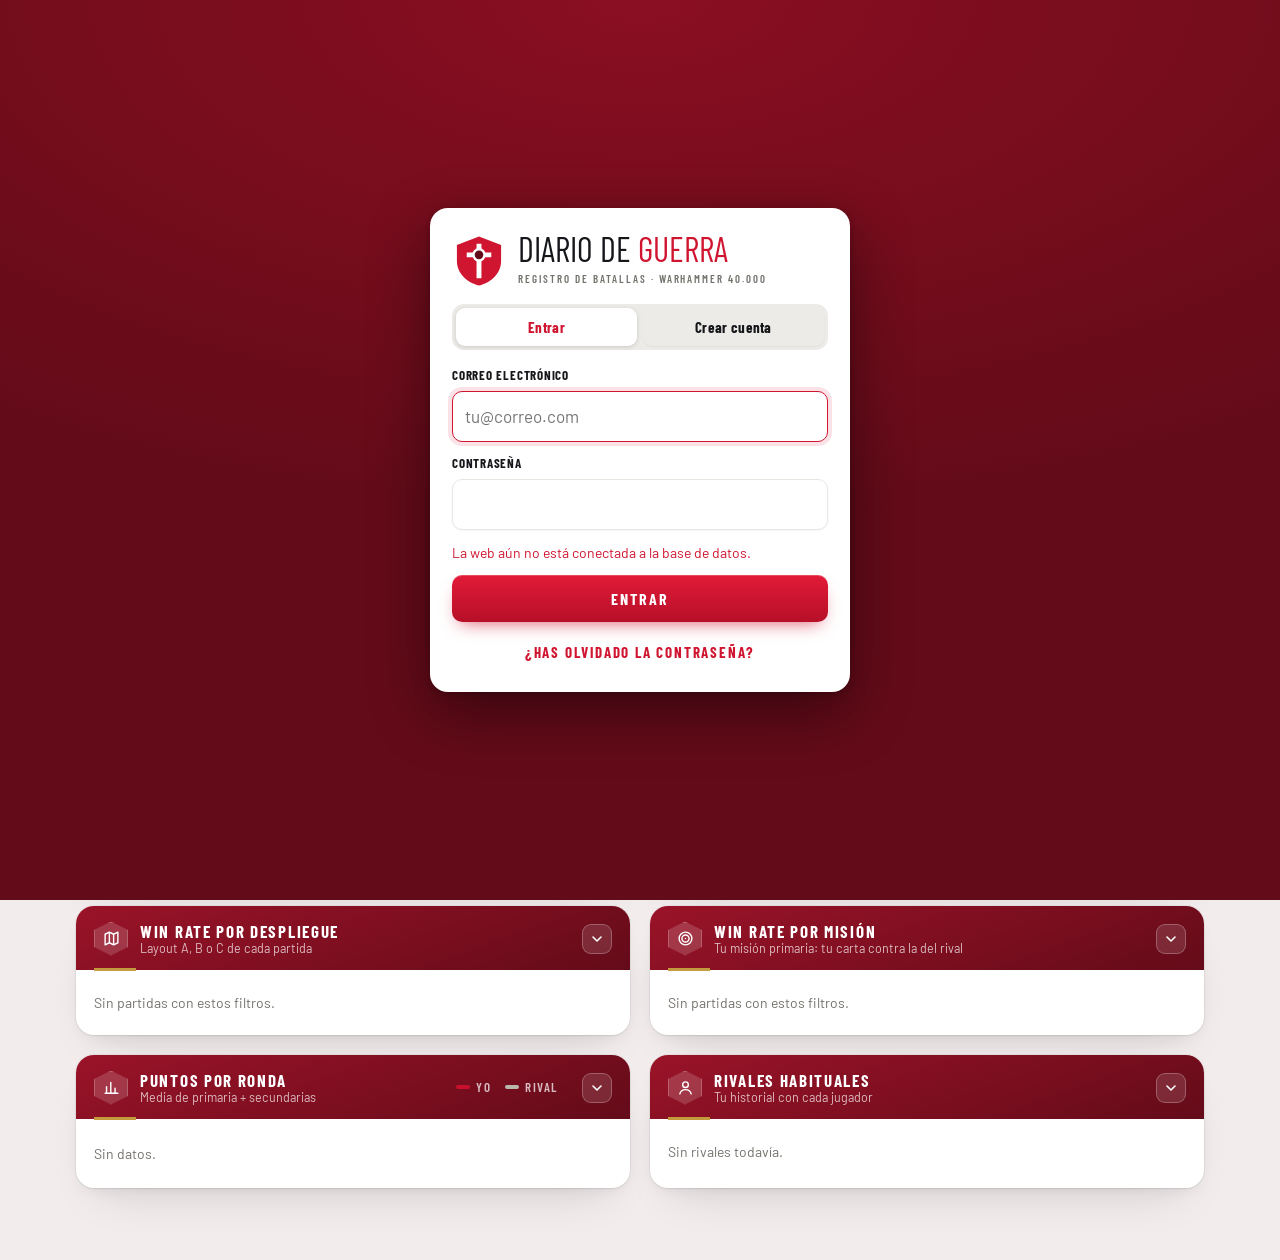
==== index.html @ 0d7d3ea3 "Primera versión de la web propia: login con Supabase y lector gratuito de capturas Co-Authored-By: C" ====
<!doctype html>
<html lang="es">
<head>
<meta charset="utf-8">
<meta name="viewport" content="width=device-width,initial-scale=1,viewport-fit=cover">
<meta name="theme-color" content="#141414">
<title>Diario de Guerra 40k</title>
<link rel="icon" href="img/icono.svg" type="image/svg+xml">
<link rel="preconnect" href="https://fonts.googleapis.com">
<link rel="stylesheet" href="https://fonts.googleapis.com/css2?family=Barlow+Condensed:wght@500;600;700&family=Barlow:wght@400;500;600&display=swap">
<style>
/* Layout: a printed codex datasheet. White stock, black ink bands with angled ends, rubric red for you,
   hazard yellow for notices. Main column of datasheets + a narrow side column. Deliberately light only. */
:root{
  --paper:#f2f1ec; --sheet:#ffffff; --band:#141414; --ink:#141414; --grey:#e7e6e1; --rule:#c9c7bf;
  --muted:#5e5c56; --red:#b5141f; --red-soft:#f6dcdc; --hazard:#f3b80c;
  --win:#141414; --loss:#b5141f; --draw:#9a978d; --me:#b5141f; --opp:#6d6b65;
  --f-display:"Anton","Impact","Arial Narrow Bold",sans-serif;
  --f-label:"Archivo Narrow","Arial Narrow",Arial,sans-serif;
  --f-body:"Libre Franklin",system-ui,-apple-system,"Segoe UI",sans-serif;
  color-scheme:light;
}
*{box-sizing:border-box}
body{background:var(--paper);color:var(--ink);font-family:var(--f-body);font-size:15px;line-height:1.5}
body::before{content:"";position:fixed;inset:0 0 auto;height:env(safe-area-inset-top,0px);z-index:10;background:var(--band)}
.wrap{max-width:1160px;margin:0 auto;padding-left:max(16px,env(safe-area-inset-left,0px));padding-right:max(16px,env(safe-area-inset-right,0px))}
.num{font-variant-numeric:tabular-nums}
.muted{color:var(--muted)}
p{margin:0}

/* masthead */
header.bar{background:var(--band);color:#fff;border-bottom:6px solid var(--red)}
header.bar .wrap{display:flex;align-items:flex-end;justify-content:space-between;gap:12px 24px;flex-wrap:wrap;padding-block:18px 0}
.brand{display:flex;align-items:center;gap:14px;padding-bottom:14px}
.brand .t{font-family:var(--f-display);font-size:44px;line-height:.9;text-transform:uppercase;letter-spacing:.01em}
.brand .t em{font-style:normal;color:var(--red);-webkit-text-stroke:0}
.brand small{display:block;font-family:var(--f-label);font-weight:600;font-size:12px;letter-spacing:.22em;text-transform:uppercase;color:#bdbab1;margin-top:6px}
nav.tabs{display:flex;gap:4px;flex-wrap:wrap}
nav.tabs a{font-family:var(--f-label);font-weight:700;font-size:14px;letter-spacing:.12em;text-transform:uppercase;color:#d8d5cc;text-decoration:none;padding:9px 16px 8px;background:#2a2a2a;clip-path:polygon(10px 0,100% 0,100% 100%,0 100%,0 10px)}
nav.tabs a:hover{background:#3a3a3a;color:#fff}
nav.tabs a[aria-current="page"]{background:var(--red);color:#fff}
a:focus-visible,button:focus-visible,input:focus-visible,select:focus-visible,textarea:focus-visible{outline:3px solid var(--hazard);outline-offset:2px}

main{padding-block:22px 64px;display:flex;flex-direction:column;gap:22px}
h1,h2,h3{margin:0;text-wrap:balance;font-weight:400}
h1{font-family:var(--f-display);font-size:38px;line-height:1;text-transform:uppercase}
h2{font-family:var(--f-display);font-size:19px;letter-spacing:.04em;text-transform:uppercase}
h3{font-family:var(--f-label);font-weight:700;font-size:13px;letter-spacing:.14em;text-transform:uppercase;color:var(--muted)}

/* notices */
.notice{display:flex;gap:12px;align-items:center;flex-wrap:wrap;padding:10px 14px;background:var(--sheet);border:1px solid var(--rule);font-size:14px}
.notice.example{border:0;padding-left:28px;position:relative;background:#fff6d6}
.notice.example::before{content:"";position:absolute;left:0;top:0;bottom:0;width:14px;background:repeating-linear-gradient(-45deg,var(--hazard) 0 6px,var(--band) 6px 12px)}
.notice .grow{flex:1;min-width:200px}
.pill{font-family:var(--f-label);font-weight:700;font-size:12px;letter-spacing:.12em;text-transform:uppercase;padding:2px 8px;background:var(--band);color:#fff}
.pill.warn{background:var(--hazard);color:var(--ink)}

/* controls */
button,.btn{font-family:var(--f-label);font-weight:700;font-size:14px;letter-spacing:.1em;text-transform:uppercase;cursor:pointer;border-radius:0;padding:9px 16px;border:2px solid var(--ink);background:var(--sheet);color:var(--ink)}
button:hover{background:var(--grey)}
button.primary{background:var(--red);border-color:var(--red);color:#fff;clip-path:polygon(0 0,calc(100% - 10px) 0,100% 10px,100% 100%,0 100%)}
button.primary:hover{background:#951019}
button.ghost{border-color:transparent;background:transparent;color:var(--red)}
button.ghost:hover{text-decoration:underline;background:transparent}
button.danger{border-color:var(--red);color:var(--red)}
button:disabled{opacity:.5;cursor:default}
.filters{display:flex;gap:10px;flex-wrap:wrap;align-items:end}
.field{display:flex;flex-direction:column;gap:3px;min-width:0}
.field label{font-family:var(--f-label);font-weight:700;font-size:12px;letter-spacing:.12em;text-transform:uppercase;color:var(--muted)}
input,select,textarea{font:inherit;color:var(--ink);background:var(--sheet);border:0;border-bottom:2px solid var(--ink);border-radius:0;padding:7px 8px;min-width:0;width:100%}
select{border:2px solid var(--ink)}
textarea{min-height:72px;resize:vertical;border:2px solid var(--ink)}
.filters .field{width:190px}
@media (max-width:520px){.filters .field{width:calc(50% - 5px)}}

/* stat line, like a unit profile */
.statline{display:grid;grid-template-columns:repeat(6,minmax(0,1fr));border:2px solid var(--ink);background:var(--sheet)}
.stat{display:flex;flex-direction:column;align-items:center;text-align:center;border-right:1px solid var(--rule);min-width:0}
.stat:last-child{border-right:0}
.stat .label{width:100%;background:var(--band);color:#fff;font-family:var(--f-label);font-weight:700;font-size:12px;letter-spacing:.12em;text-transform:uppercase;padding:4px 6px}
.stat .value{font-family:var(--f-display);font-size:42px;line-height:1;padding:14px 6px 2px}
.stat .value small{font-size:20px;color:var(--muted)}
.stat .sub{font-size:12px;color:var(--muted);padding:0 6px 12px}
.stat.key .label{background:var(--red)} .stat.key .value{color:var(--red)}
@media (max-width:760px){.statline{grid-template-columns:repeat(3,minmax(0,1fr))}.stat:nth-child(3){border-right:0}.stat:nth-child(-n+3){border-bottom:1px solid var(--rule)}}
@media (max-width:420px){.stat .value{font-size:34px}}
.seals{display:flex;gap:3px;flex-wrap:wrap;justify-content:center;padding:0 6px 12px}

/* datasheets */
.cols{display:grid;grid-template-columns:minmax(0,1.65fr) minmax(0,1fr);gap:22px;align-items:start}
.col{display:flex;flex-direction:column;gap:22px;min-width:0}
@media (max-width:860px){.cols{grid-template-columns:minmax(0,1fr)}}
.panel{background:var(--sheet);border:2px solid var(--ink);display:flex;flex-direction:column;min-width:0}
.panel > header{display:flex;justify-content:space-between;align-items:center;gap:8px 12px;flex-wrap:wrap;background:var(--band);color:#fff;padding:7px 14px;margin-right:-2px;clip-path:polygon(0 0,calc(100% - 18px) 0,100% 100%,0 100%)}
.panel > header .muted{color:#bdbab1}
.panel > header h1{font-size:28px}
.panel > :not(header){margin:14px 16px}
.panel > .scroll{margin:6px 0 10px}
.panel .note{font-size:13px;color:var(--muted);margin-bottom:0}
.empty{color:var(--muted);font-size:14px;padding:8px 0}

table{border-collapse:collapse;width:100%;font-size:14px}
th{font-family:var(--f-label);font-weight:700;font-size:12px;letter-spacing:.1em;text-transform:uppercase;color:var(--muted);text-align:left;padding:6px 10px;border-bottom:2px solid var(--ink);white-space:nowrap}
td{padding:7px 10px;border-bottom:1px solid var(--grey);vertical-align:middle}
tbody tr:nth-child(even) td{background:#f7f6f2}
td.n,th.n{text-align:right;font-variant-numeric:tabular-nums;white-space:nowrap}
td.big{font-family:var(--f-display);font-size:18px;text-align:right}
.scroll{overflow-x:auto}
tr.click{cursor:pointer} tr.click:hover td{background:var(--red-soft)}
.res{display:inline-grid;place-items:center;width:24px;height:24px;font:700 12px/1 var(--f-label);border-radius:50%;color:#fff}
.W{background:var(--win)} .L{background:var(--loss)} .D{background:var(--draw)}
.seals span{width:16px;height:16px;border-radius:50%;font:700 9px/16px var(--f-label);color:#fff;text-align:center}
/* win-rate gauge inside table rows */
.gauge{display:flex;height:8px;min-width:80px;background:var(--grey)}
.gauge i{display:block;height:100%}
.gauge .tw{background:var(--win)} .gauge .td{background:var(--draw)} .gauge .tl{background:var(--loss)}
td.g{width:34%}
.chart svg{width:100%;height:auto;display:block}
.legend{display:flex;gap:14px;font-size:13px;color:#d8d5cc;font-family:var(--f-label);font-weight:600;letter-spacing:.06em;text-transform:uppercase}
.legend span::before{content:"";display:inline-block;width:10px;height:10px;margin-right:6px;vertical-align:-1px;background:var(--c)}
.legend span[style*="--opp"]::before{background:#b9b6ad}

/* upload */
.drop{border:2px dashed var(--ink);padding:32px 16px;text-align:center;display:flex;flex-direction:column;gap:10px;align-items:center;background:var(--sheet);cursor:pointer}
.drop.over{background:#fff6d6;border-color:var(--hazard)}
.drop strong{font-family:var(--f-display);font-weight:400;font-size:28px;text-transform:uppercase;line-height:1.05}
.steps{display:flex;gap:0;flex-wrap:wrap;font-family:var(--f-label);font-weight:700;font-size:13px;letter-spacing:.08em;text-transform:uppercase}
.steps span{padding:5px 14px;background:var(--grey);color:var(--muted)}
.steps span.on{background:var(--red);color:#fff}
.review{display:grid;grid-template-columns:200px minmax(0,1fr);gap:22px;align-items:start}
@media (max-width:720px){.review{grid-template-columns:minmax(0,1fr)}.review img{max-height:280px;object-fit:contain;object-position:left top}}
.review img{width:100%;border:2px solid var(--ink)}
.form-grid{display:grid;grid-template-columns:repeat(auto-fit,minmax(170px,1fr));gap:12px}
.sides{display:grid;grid-template-columns:repeat(2,minmax(0,1fr));gap:16px}
@media (max-width:640px){.sides{grid-template-columns:minmax(0,1fr)}}
.side{border:2px solid var(--ink);background:var(--sheet);display:flex;flex-direction:column;gap:10px;min-width:0;padding:0 12px 12px}
.side h3{display:flex;justify-content:space-between;align-items:center;margin:0 -12px;padding:6px 12px;background:var(--band);color:#fff;font-size:14px}
.side.me h3{background:var(--red)}
.side h3 .num{font-family:var(--f-display);font-size:22px;letter-spacing:0;font-weight:400}
.rounds{width:100%;font-size:13px}
.rounds td,.rounds th{padding:3px 4px;border:none;background:none!important}
.rounds input{padding:4px 2px;text-align:center;width:2.6rem;border:1px solid var(--rule);font-variant-numeric:tabular-nums}
.rounds input.nm{width:100%;text-align:left;border:0;border-bottom:1px solid var(--rule)}
.rounds td.tot{text-align:right;color:var(--muted);font-variant-numeric:tabular-nums}
.status{font-size:14px;padding:10px 12px;background:var(--grey)}
.status.err{background:var(--red-soft);color:#7a0d14}
.row{display:flex;gap:10px;flex-wrap:wrap;align-items:center}

dialog{border:2px solid var(--ink);border-radius:0;background:var(--sheet);color:var(--ink);padding:0;width:min(780px,calc(100vw - 32px));max-height:calc(100vh - 48px)}
dialog::backdrop{background:rgba(20,20,20,.55)}
dialog .inner{padding:18px;display:flex;flex-direction:column;gap:14px}
.score{display:flex;align-items:center;gap:14px;flex-wrap:wrap}
.score .big{font-family:var(--f-display);font-size:52px;line-height:1}
.roadmap ol{padding-left:22px;display:flex;flex-direction:column;gap:6px}
.roadmap li{max-width:70ch}
.toast{position:fixed;left:50%;bottom:calc(20px + env(safe-area-inset-bottom,0px));transform:translateX(-50%);background:var(--band);color:#fff;border-left:6px solid var(--red);padding:10px 16px;font-size:14px;z-index:20}
@media (prefers-reduced-motion:no-preference){.gauge i{transition:width .4s ease}}
.panel > header input{border:0;background:#fff;max-width:280px}

/* ===== Modern layer: same codex datasheet idea, refined finish ===== */
:root{
  --paper:#eeeeea; --sheet:#ffffff; --band:#111214; --ink:#16171a; --grey:#ecebe7; --rule:#e2e1dc;
  --muted:#6b6a66; --red:#c8102e; --red-soft:#fbe7ea; --hazard:#f5b800;
  --win:#16171a; --loss:#c8102e; --draw:#a9a69d; --me:#c8102e; --opp:#9b9993;
  --f-display:"Barlow Condensed","Arial Narrow",sans-serif;
  --f-label:"Barlow Condensed","Arial Narrow",sans-serif;
  --f-body:"Barlow",system-ui,-apple-system,"Segoe UI",sans-serif;
  --cut:14px; --shadow:0 1px 2px rgba(17,18,20,.06),0 8px 24px -12px rgba(17,18,20,.18);
}
body{background-color:var(--paper);background-image:linear-gradient(rgba(17,18,20,.035) 1px,transparent 1px),linear-gradient(90deg,rgba(17,18,20,.035) 1px,transparent 1px);background-size:24px 24px;font-size:15.5px}

/* masthead */
header.bar{background:linear-gradient(115deg,#0d0e10 0%,#1b1d21 60%,#24130f 100%);border-bottom:0;position:relative}
header.bar::after{content:"";position:absolute;left:0;right:0;bottom:0;height:3px;background:linear-gradient(90deg,var(--red) 0 38%,transparent 38% 39%,var(--red) 39% 40%,transparent 40%)}
header.bar .wrap{padding-block:22px 16px;align-items:center}
.brand{padding-bottom:0}
.brand .t{font-family:var(--f-display);font-weight:700;font-size:40px;letter-spacing:.02em;line-height:.95}
.brand small{font-family:var(--f-label);font-weight:600;letter-spacing:.28em;color:#8f8d88}
nav.tabs{gap:2px;background:rgba(255,255,255,.06);padding:4px;clip-path:polygon(10px 0,100% 0,100% calc(100% - 10px),calc(100% - 10px) 100%,0 100%,0 10px)}
nav.tabs a{background:transparent;clip-path:none;font-weight:600;font-size:15px;letter-spacing:.14em;padding:8px 16px;color:#b9b7b1;transition:background .15s,color .15s}
nav.tabs a:hover{background:rgba(255,255,255,.08)}
nav.tabs a[aria-current="page"]{background:var(--red);color:#fff;clip-path:polygon(8px 0,100% 0,100% calc(100% - 8px),calc(100% - 8px) 100%,0 100%,0 8px)}

h1{font-family:var(--f-display);font-weight:700;font-size:40px;letter-spacing:.01em}
h2{font-family:var(--f-display);font-weight:700;font-size:18px;letter-spacing:.12em}
h3{font-family:var(--f-label);font-weight:700}

/* notices */
.notice{border:0;background:var(--sheet);box-shadow:var(--shadow);padding:12px 16px}
.notice.example{background:#fff8e1;box-shadow:none;padding-left:30px}
.notice.example::before{width:10px;background:repeating-linear-gradient(-45deg,var(--hazard) 0 5px,var(--band) 5px 10px)}
.pill{font-family:var(--f-label);font-weight:700;font-size:12.5px;letter-spacing:.16em;padding:3px 10px;clip-path:polygon(6px 0,100% 0,100% 100%,0 100%,0 6px)}

/* controls */
button,.btn{font-family:var(--f-label);font-weight:700;font-size:15px;letter-spacing:.12em;border:1.5px solid var(--ink);padding:9px 18px;transition:background .15s,color .15s,transform .1s}
button:active{transform:translateY(1px)}
button.primary{background:var(--red);border-color:var(--red);clip-path:polygon(0 0,calc(100% - 12px) 0,100% 12px,100% 100%,12px 100%,0 calc(100% - 12px));padding:10px 22px;box-shadow:none}
button.primary:hover{background:#a50d26}
.field label{font-family:var(--f-label);font-weight:700;font-size:12.5px;letter-spacing:.16em}
input,select,textarea{background:var(--sheet);border:1px solid var(--rule);border-bottom:2px solid var(--ink);padding:9px 10px;transition:border-color .15s}
input:hover,select:hover,textarea:hover{border-color:#cfcdc7;border-bottom-color:var(--red)}
select{appearance:none;-webkit-appearance:none;border:1px solid var(--rule);border-bottom:2px solid var(--ink);padding-right:32px;background-image:linear-gradient(45deg,transparent 50%,var(--ink) 50%),linear-gradient(135deg,var(--ink) 50%,transparent 50%);background-position:calc(100% - 17px) 55%,calc(100% - 12px) 55%;background-size:5px 5px;background-repeat:no-repeat}
textarea{border:1px solid var(--rule);border-bottom:2px solid var(--ink)}

/* stat line: chamfered slab with hairline dividers */
.statline{border:0;background:var(--sheet);box-shadow:var(--shadow)}
.stat{border-right:1px solid var(--rule);padding:16px 8px 14px;gap:4px}
.stat .label{background:none;color:var(--muted);font-weight:700;font-size:12.5px;letter-spacing:.18em;padding:0}
.stat .value{font-family:var(--f-display);font-weight:700;font-size:48px;padding:2px 6px 0;letter-spacing:-.01em}
.stat .value small{font-weight:600;font-size:22px}
.stat .sub{padding:0 6px}
.stat.key{background:var(--band);color:#fff;border-right:0}
.stat.key .label{background:none;color:#ff8a98}
.stat.key .value{color:#fff}
.stat.key .sub{color:#a7a5a0}
.seals{padding:4px 6px 0}

/* datasheets: chamfered white slabs, band header with angled tab */
.panel{border:0;background:var(--sheet);box-shadow:var(--shadow)}
.panel > header{margin-right:0;padding:12px 18px 14px;background:var(--band);clip-path:polygon(0 0,calc(100% - 16px) 0,100% 16px,100% 100%,0 100%);position:relative}
.panel > header::after{content:"";position:absolute;left:0;bottom:0;width:64px;height:3px;background:var(--red)}
.panel > :not(header){margin:16px 18px}
.panel > .scroll{margin:8px 0 12px}
.panel > header .muted{color:#8f8d88;font-family:var(--f-label);font-weight:600;letter-spacing:.1em;text-transform:uppercase}

th{font-family:var(--f-label);font-weight:700;font-size:12.5px;letter-spacing:.14em;border-bottom:1px solid var(--rule);padding:10px 12px 8px;color:#8a8984}
th:first-child,td:first-child{padding-left:18px} th:last-child,td:last-child{padding-right:18px}
td{padding:10px 12px;border-bottom:1px solid #f1f0ec}
tbody tr:nth-child(even) td{background:none}
tbody tr:last-child td{border-bottom:0}
tbody tr{transition:background .12s}
tbody tr:hover td{background:#faf9f7}
td:first-child{font-weight:500}
td.big{font-family:var(--f-display);font-weight:700;font-size:20px}
.gauge{height:6px;background:#eeede9;border-radius:3px;overflow:hidden;gap:2px}
.gauge i:first-child{border-radius:3px 0 0 3px} .gauge i:last-child{border-radius:0 3px 3px 0}
.res{font-family:var(--f-label);font-weight:700;font-size:13px;width:26px;height:26px;border-radius:0;clip-path:polygon(50% 0,100% 25%,100% 75%,50% 100%,0 75%,0 25%)}
.seals span{border-radius:0;width:15px;height:17px;line-height:17px;clip-path:polygon(50% 0,100% 25%,100% 75%,50% 100%,0 75%,0 25%);font-family:var(--f-label);font-size:10px}
.legend{font-family:var(--f-label);font-weight:600;font-size:13px;letter-spacing:.12em;color:#b9b7b1}
.legend span::before{width:14px;height:4px;vertical-align:3px}

/* upload */
.drop{border:1.5px dashed #b9b7b1;background:var(--sheet);box-shadow:var(--shadow);padding:44px 16px;transition:border-color .15s,background .15s}
.drop:hover{border-color:var(--red)}
.drop strong{font-family:var(--f-display);font-weight:700;font-size:30px}
.steps{gap:2px}
.steps span{font-family:var(--f-label);font-weight:700;letter-spacing:.14em;padding:6px 14px;background:#e3e2dd;clip-path:polygon(8px 0,100% 0,calc(100% - 8px) 100%,0 100%)}
.review img{border:0;box-shadow:var(--shadow)}
.side{border:0;box-shadow:var(--shadow);padding:0 14px 14px}
.side h3{margin:0 -14px;padding:10px 14px;font-family:var(--f-label);font-size:14px;letter-spacing:.16em}
.side h3 .num{font-family:var(--f-display);font-weight:700;font-size:26px}
.rounds input{border:1px solid var(--rule);border-radius:0;padding:5px 2px}
.rounds input.nm{border:0;border-bottom:1px solid var(--rule)}
.status{background:#f3f2ee;border-left:3px solid var(--ink)}
.status.err{border-left-color:var(--red)}
dialog{border:0;box-shadow:0 24px 64px -16px rgba(0,0,0,.45)}
.score .big{font-family:var(--f-display);font-weight:700;font-size:56px}
.toast{border-left:4px solid var(--red);font-family:var(--f-label);font-weight:600;letter-spacing:.08em;font-size:15px}
@media (max-width:760px){.stat .value{font-size:38px}.brand .t{font-size:32px}}

/* ===== v3 polish layer: depth, soft radii, detailed panel heads ===== */
:root{
  --paper:#f1f0ed; --sheet:#ffffff; --rule:#e9e7e2; --muted:#74726c;
  --red:#d01530; --red-deep:#8f0a1f; --red-soft:#fdecef;
  --rad:18px; --rad-s:11px;
  --shadow:0 0 0 1px rgba(20,20,22,.045),0 1px 2px rgba(20,20,22,.05),0 6px 16px -6px rgba(20,20,22,.08),0 24px 48px -24px rgba(20,20,22,.16);
  --shadow-lift:0 0 0 1px rgba(20,20,22,.05),0 2px 4px rgba(20,20,22,.06),0 12px 28px -8px rgba(20,20,22,.14),0 36px 64px -28px rgba(20,20,22,.22);
}
body{background:var(--paper);background-image:radial-gradient(1200px 520px at 85% -120px,rgba(208,21,48,.10),transparent 70%),radial-gradient(900px 600px at -10% 10%,rgba(255,255,255,.9),transparent 70%);background-size:auto;background-attachment:fixed}

/* masthead: dark glass slab */
header.bar{background:radial-gradient(700px 240px at 80% 0,rgba(208,21,48,.38),transparent 70%),linear-gradient(180deg,#17181b,#0e0f11);box-shadow:0 1px 0 rgba(255,255,255,.04) inset,0 18px 40px -24px rgba(0,0,0,.6)}
header.bar::after{height:1px;background:linear-gradient(90deg,transparent,rgba(208,21,48,.9) 30%,rgba(255,255,255,.18) 70%,transparent)}
header.bar .wrap{padding-block:22px}
.brand svg{filter:drop-shadow(0 6px 14px rgba(208,21,48,.45))}
.brand .t em{color:#ff3550;text-shadow:0 0 24px rgba(208,21,48,.45)}
nav.tabs{clip-path:none;border-radius:14px;background:rgba(255,255,255,.06);box-shadow:inset 0 0 0 1px rgba(255,255,255,.08);padding:5px}
nav.tabs a{border-radius:10px}
nav.tabs a[aria-current="page"]{clip-path:none;background:linear-gradient(180deg,#e21b38,#b20f27);box-shadow:0 6px 16px -6px rgba(208,21,48,.7),inset 0 1px 0 rgba(255,255,255,.2)}

/* notices */
.notice{border-radius:var(--rad-s);box-shadow:var(--shadow)}
.notice.example{border-radius:var(--rad-s);background:linear-gradient(90deg,#fff6d8,#fffbee);box-shadow:0 0 0 1px rgba(245,184,0,.35);overflow:hidden}
.pill{clip-path:none;border-radius:6px}

/* controls */
button,.btn{border-radius:10px;border:1px solid #d9d7d1;background:var(--sheet);box-shadow:0 1px 2px rgba(0,0,0,.05)}
button:hover{background:#f7f6f3}
button.primary{clip-path:none;border:0;border-radius:10px;background:linear-gradient(180deg,#e21b38,#b70f28);color:#fff;box-shadow:0 8px 18px -8px rgba(208,21,48,.75),inset 0 1px 0 rgba(255,255,255,.22)}
button.primary:hover{background:linear-gradient(180deg,#ea2843,#a30c23)}
button.ghost{box-shadow:none;border:0}
input,select,textarea{border:1px solid #dddbd5;border-radius:10px;background-color:var(--sheet);box-shadow:0 1px 2px rgba(0,0,0,.04)}
input:hover,select:hover,textarea:hover{border-color:#c9c7c0}
input:focus,select:focus,textarea:focus{outline:0;border-color:var(--red);box-shadow:0 0 0 4px rgba(208,21,48,.12)}
select{border:1px solid #dddbd5}
.panel > header input{border-radius:10px;background:#f6f5f2}

/* KPI cards */
.statline{display:grid;grid-template-columns:minmax(0,2fr) repeat(5,minmax(0,1fr));gap:14px;background:none;box-shadow:none;clip-path:none}
.stat{background:var(--sheet);border:0;border-radius:var(--rad);box-shadow:var(--shadow);padding:16px 14px;align-items:flex-start;text-align:left;position:relative;overflow:hidden}
.stat:nth-child(3){border-right:0}
.stat .label{display:flex;align-items:center;gap:7px}
.stat .label::before{content:"";width:6px;height:6px;background:var(--red);transform:rotate(45deg)}
.stat .value{padding:6px 0 0;font-size:44px}
.stat .sub{padding:0}
.stat.key{display:grid;grid-template-columns:auto 1fr;align-items:center;gap:4px 16px;background:radial-gradient(260px 160px at 100% 0,rgba(208,21,48,.45),transparent 70%),linear-gradient(160deg,#1d1e22,#0f1012);box-shadow:var(--shadow-lift)}
.stat.key .label{grid-column:1/-1;color:#ff8d9b}
.stat.key .label::before{background:#ff3550}
.ring{--p:0;width:92px;height:92px;border-radius:50%;background:conic-gradient(#ff2c49 calc(var(--p)*1%),rgba(255,255,255,.1) 0);display:grid;place-items:center;filter:drop-shadow(0 6px 14px rgba(208,21,48,.4))}
.ring span{width:74px;height:74px;border-radius:50%;background:#141518;display:grid;place-items:center;font-family:var(--f-display);font-weight:700;font-size:28px;color:#fff}
.stat.key .sub{color:#b3b1ab;font-size:13px;line-height:1.35}
.stat.key .sub strong{display:block;color:#fff;font-family:var(--f-display);font-weight:600;font-size:18px;letter-spacing:.02em;white-space:nowrap}
.seals span{width:13px;height:15px;line-height:15px;font-size:8px}
.seals{padding:8px 0 0;justify-content:flex-start}
@media (max-width:980px){.statline{grid-template-columns:repeat(3,minmax(0,1fr))}.stat.key{grid-column:1/-1}}
@media (max-width:560px){.statline{grid-template-columns:repeat(2,minmax(0,1fr));gap:10px}.stat .value{font-size:36px}.stat:nth-child(-n+3){border-bottom:0}}

/* panels */
.cols{gap:20px}.col{gap:20px}
.panel{border-radius:var(--rad);box-shadow:var(--shadow);overflow:hidden;transition:box-shadow .2s,transform .2s}
.panel:hover{box-shadow:var(--shadow-lift)}
.panel > header{clip-path:none;background:linear-gradient(180deg,#fff,#fbfaf8);color:var(--ink);padding:16px 18px 14px;border-bottom:1px solid var(--rule);justify-content:flex-start;gap:12px}
.panel > header::after{display:none}
.panel > header h2{letter-spacing:.1em;font-size:17px}
.panel > header .muted,.panel > header .legend{margin-left:auto;color:var(--muted)}
.ico{flex:none;width:34px;height:34px;display:grid;place-items:center;color:#fff;background:linear-gradient(160deg,#25262b,#0f1012);clip-path:polygon(50% 0,100% 25%,100% 75%,50% 100%,0 75%,0 25%)}
.ico svg{width:17px;height:17px}
.ico.r{background:linear-gradient(160deg,#ec2541,#a80d25)}
.ht{display:flex;flex-direction:column;line-height:1.15;min-width:0}
.ht small{font-size:12.5px;color:var(--muted);font-weight:400;letter-spacing:0;text-transform:none;font-family:var(--f-body)}
.panel > header h1{font-size:30px}
.legend{color:var(--muted)}
.legend span[style*="--opp"]::before{background:#b9b6ad}
.legend span::before{border-radius:2px}

th{background:#fbfaf8;border-bottom:1px solid var(--rule)}
td{border-bottom:1px solid #f3f2ee}
tbody tr:hover td{background:#fcf7f8}
.gauge{height:7px;border-radius:99px;background:#efeeea;gap:0}
.gauge .tw{background:linear-gradient(90deg,#2a2b30,#16171a)}
.gauge .tl{background:linear-gradient(90deg,#e8324d,#c8102e)}
td.big{font-size:21px}
td.big.hi{color:var(--ink)} td.big.lo{color:var(--red)}

/* upload + forms */
.drop{border:1.5px dashed #cfccc5;border-radius:var(--rad);box-shadow:var(--shadow);background:linear-gradient(180deg,#fff,#fbfaf8)}
.drop:hover,.drop.over{border-color:var(--red);background:#fff}
.steps span{clip-path:none;border-radius:99px;background:#e6e4df}
.steps span.on{background:linear-gradient(180deg,#e21b38,#b70f28)}
.steps{gap:6px}
.review img{border-radius:var(--rad-s);box-shadow:var(--shadow)}
.side{border-radius:var(--rad);overflow:hidden;box-shadow:var(--shadow)}
.side h3{background:linear-gradient(160deg,#25262b,#0f1012)}
.side.me h3{background:linear-gradient(160deg,#e21b38,#a80d25)}
.rounds input{border-radius:7px;box-shadow:none}
.rounds input.nm{border-radius:0;box-shadow:none}
.status{border-radius:var(--rad-s);border-left:0;box-shadow:inset 0 0 0 1px var(--rule)}
.status.err{box-shadow:inset 0 0 0 1px rgba(208,21,48,.25)}
dialog{border-radius:var(--rad);overflow:auto}
@media (max-width:560px){nav.tabs{width:100%;display:grid;grid-template-columns:repeat(3,1fr)}nav.tabs a{font-size:13px;letter-spacing:.08em;padding:8px 4px;text-align:center}.brand small{letter-spacing:.16em}}
.toast{border-radius:12px;border-left:0;box-shadow:0 16px 32px -12px rgba(0,0,0,.5)}

/* ===== Themes: data-skin (carmesi | acero | verde) x data-mode (light | dark). Red stays as the action/defeat colour. ===== */
html[data-skin="carmesi"]{--band:#640b19;--win:#a8802e;--gold:#c39a3e;--gold-l:#ecd08f}
html[data-skin="carmesi"] header.bar{background:radial-gradient(700px 240px at 80% 0,rgba(226,194,122,.30),transparent 70%),linear-gradient(180deg,#9a1328,#640b19)}
html[data-skin="carmesi"] header.bar::after{background:linear-gradient(90deg,transparent,#c39a3e 30%,rgba(255,255,255,.25) 70%,transparent)}
html[data-skin="carmesi"] body::before{background:#9a1328}
html[data-skin="carmesi"] .brand .t em{color:#ecd08f}
html[data-skin="carmesi"] .stat.key{background:radial-gradient(260px 160px at 100% 0,rgba(226,194,122,.30),transparent 70%),linear-gradient(160deg,#9a1328,#640b19)}
html[data-skin="carmesi"] .stat.key .label{color:#ecd08f} html[data-skin="carmesi"] .stat.key .label::before{background:#ecd08f}
html[data-skin="carmesi"] .ring{background:conic-gradient(#ecd08f calc(var(--p)*1%),rgba(255,255,255,.14) 0)}
html[data-skin="carmesi"] .ring span{background:#640b19}
html[data-skin="carmesi"] .stat .label::before{background:#c39a3e}
html[data-skin="carmesi"] .ico{background:linear-gradient(160deg,#9a1328,#640b19)}
html[data-skin="carmesi"] .side h3{background:linear-gradient(160deg,#9a1328,#640b19)}
html[data-skin="carmesi"] .gauge .tw{background:linear-gradient(90deg,#c39a3e,#9a7428)}
html[data-skin="carmesi"] .W{background:#a8802e} html[data-skin="carmesi"] .seals .W{background:#a8802e}
html[data-skin="carmesi"] .panel > header::before{background:#c39a3e}
html[data-skin="carmesi"][data-mode="dark"] .gauge .tw{background:#d9b36a}
html[data-skin="carmesi"][data-mode="dark"] .W,html[data-skin="carmesi"][data-mode="dark"] .seals .W{background:#d9b36a;color:#111}
html[data-skin="carmesi"][data-mode="dark"]{--win:#d9b36a}
.skin button[data-skin="carmesi"]{background:linear-gradient(135deg,#9a1328 0 55%,#c39a3e 55%)}
html[data-skin="acero"]{--band:#2b3643;--win:#33404f;--gold:#9aa6b2;--gold-l:#d3dae1}
html[data-skin="acero"] header.bar{background:radial-gradient(700px 240px at 80% 0,rgba(208,21,48,.35),transparent 70%),linear-gradient(180deg,#465567,#2b3643)}
html[data-skin="acero"] header.bar::after{background:linear-gradient(90deg,transparent,#9aa6b2 30%,rgba(255,255,255,.25) 70%,transparent)}
html[data-skin="acero"] body::before{background:#465567}
html[data-skin="acero"] .brand .t em{color:#ff3550}
html[data-skin="acero"] .stat.key{background:radial-gradient(260px 160px at 100% 0,rgba(208,21,48,.35),transparent 70%),linear-gradient(160deg,#465567,#2b3643)}
html[data-skin="acero"] .stat.key .label{color:#d3dae1} html[data-skin="acero"] .stat.key .label::before{background:#d3dae1}
html[data-skin="acero"] .ring{background:conic-gradient(#ff2c49 calc(var(--p)*1%),rgba(255,255,255,.14) 0)}
html[data-skin="acero"] .ring span{background:#2b3643}
html[data-skin="acero"] .stat .label::before{background:#9aa6b2}
html[data-skin="acero"] .ico{background:linear-gradient(160deg,#465567,#2b3643)}
html[data-skin="acero"] .side h3{background:linear-gradient(160deg,#465567,#2b3643)}
html[data-skin="acero"] .gauge .tw{background:linear-gradient(90deg,#465567,#2b3643)}
html[data-skin="acero"] .W{background:#33404f} html[data-skin="acero"] .seals .W{background:#33404f}
html[data-skin="acero"] .panel > header::before{background:#9aa6b2}
html[data-skin="acero"][data-mode="dark"] .gauge .tw{background:#9fb0c3}
html[data-skin="acero"][data-mode="dark"] .W,html[data-skin="acero"][data-mode="dark"] .seals .W{background:#9fb0c3;color:#111}
html[data-skin="acero"][data-mode="dark"]{--win:#9fb0c3}
.skin button[data-skin="acero"]{background:linear-gradient(135deg,#465567 0 55%,#d01530 55%)}
html[data-skin="verde"]{--band:#1b3524;--win:#24472f;--gold:#b07a3e;--gold-l:#e0b07a}
html[data-skin="verde"] header.bar{background:radial-gradient(700px 240px at 80% 0,rgba(208,21,48,.30),transparent 70%),linear-gradient(180deg,#2f5a3a,#1b3524)}
html[data-skin="verde"] header.bar::after{background:linear-gradient(90deg,transparent,#b07a3e 30%,rgba(255,255,255,.25) 70%,transparent)}
html[data-skin="verde"] body::before{background:#2f5a3a}
html[data-skin="verde"] .brand .t em{color:#e0b07a}
html[data-skin="verde"] .stat.key{background:radial-gradient(260px 160px at 100% 0,rgba(208,21,48,.30),transparent 70%),linear-gradient(160deg,#2f5a3a,#1b3524)}
html[data-skin="verde"] .stat.key .label{color:#e0b07a} html[data-skin="verde"] .stat.key .label::before{background:#e0b07a}
html[data-skin="verde"] .ring{background:conic-gradient(#e0b07a calc(var(--p)*1%),rgba(255,255,255,.14) 0)}
html[data-skin="verde"] .ring span{background:#1b3524}
html[data-skin="verde"] .stat .label::before{background:#b07a3e}
html[data-skin="verde"] .ico{background:linear-gradient(160deg,#2f5a3a,#1b3524)}
html[data-skin="verde"] .side h3{background:linear-gradient(160deg,#2f5a3a,#1b3524)}
html[data-skin="verde"] .gauge .tw{background:linear-gradient(90deg,#2f5a3a,#1b3524)}
html[data-skin="verde"] .W{background:#24472f} html[data-skin="verde"] .seals .W{background:#2f5a3a}
html[data-skin="verde"] .panel > header::before{background:#b07a3e}
html[data-skin="verde"][data-mode="dark"] .gauge .tw{background:#7fbf8c}
html[data-skin="verde"][data-mode="dark"] .W,html[data-skin="verde"][data-mode="dark"] .seals .W{background:#7fbf8c;color:#111}
html[data-skin="verde"][data-mode="dark"]{--win:#7fbf8c}
.skin button[data-skin="verde"]{background:linear-gradient(135deg,#2f5a3a 0 55%,#b07a3e 55%)}
.panel > header{position:relative}
.panel > header::before{content:"";position:absolute;left:18px;bottom:-1px;width:42px;height:2px}

/* theme picker */
.hdr-right{display:flex;align-items:center;gap:14px;flex-wrap:wrap}
.skin{display:flex;align-items:center;gap:8px;padding:6px 10px;border-radius:14px;background:rgba(255,255,255,.08);box-shadow:inset 0 0 0 1px rgba(255,255,255,.12)}
.skin button{width:24px;height:24px;padding:0;border-radius:50%;border:2px solid rgba(255,255,255,.35);box-shadow:none;cursor:pointer;transition:transform .15s,border-color .15s}
.skin button:hover{transform:scale(1.1)}
.skin button[aria-pressed="true"]{border-color:#fff;box-shadow:0 0 0 2px rgba(255,255,255,.25)}
.skin .sep{width:1px;height:20px;background:rgba(255,255,255,.2)}
.skin #modeBtn{width:auto;height:28px;border-radius:8px;border:0;background:rgba(255,255,255,.12);color:#fff;padding:0 10px;display:flex;align-items:center;gap:6px;font-size:12.5px;letter-spacing:.1em}
.skin #modeBtn svg{width:15px;height:15px}
.skin #modeBtn:hover{background:rgba(255,255,255,.2);transform:none}
@media (max-width:560px){.hdr-right{width:100%}.skin{width:100%;justify-content:center}}

/* ===== dark mode (all skins) ===== */
html[data-mode="dark"]{--paper:#121418;--sheet:#1b1f25;--ink:#e9e7e2;--rule:#2b3139;--grey:#252a31;--muted:#9aa0a7;--red-soft:#3a1a20;
  --shadow:0 0 0 1px rgba(255,255,255,.05),0 2px 4px rgba(0,0,0,.3),0 16px 36px -16px rgba(0,0,0,.6);
  --shadow-lift:0 0 0 1px rgba(255,255,255,.07),0 4px 8px rgba(0,0,0,.35),0 28px 56px -24px rgba(0,0,0,.7);color-scheme:dark}
html[data-mode="dark"] body{background:var(--paper);background-image:radial-gradient(1200px 520px at 85% -120px,rgba(208,21,48,.12),transparent 70%)}
html[data-mode="dark"] .panel > header{background:linear-gradient(180deg,#20252c,#1c2027);color:var(--ink)}
html[data-mode="dark"] th{background:#1f242b;color:#8d939a}
html[data-mode="dark"] td{border-bottom-color:#242930}
html[data-mode="dark"] tbody tr:hover td{background:#22272e}
html[data-mode="dark"] .gauge{background:#2a3038}
html[data-mode="dark"] input,html[data-mode="dark"] select,html[data-mode="dark"] textarea{background-color:#161a1f;border-color:#343b44;color:var(--ink)}
html[data-mode="dark"] select option{background:#1b1f25}
html[data-mode="dark"] main button:not(.primary):not(.ghost),html[data-mode="dark"] dialog button:not(.primary):not(.ghost){background:#232830;border-color:#363d46;color:var(--ink)}
html[data-mode="dark"] main button:not(.primary):not(.ghost):hover,html[data-mode="dark"] dialog button:not(.primary):not(.ghost):hover{background:#2b313a}
html[data-mode="dark"] button.ghost{color:#ff5a6e}
html[data-mode="dark"] main label.drop .btn{background:#232830;border-color:#363d46;color:var(--ink)}
html[data-mode="dark"] .notice.example{background:linear-gradient(90deg,#2e2712,#26210f);box-shadow:0 0 0 1px rgba(245,184,0,.3)}
html[data-mode="dark"] .drop{background:linear-gradient(180deg,#1d2128,#191c22);border-color:#3a414a}
html[data-mode="dark"] .status{background:#20252c}
html[data-mode="dark"] .status.err{background:#3a1a20;color:#ffb3bd}
html[data-mode="dark"] .panel > header input{background:#161a1f}
html[data-mode="dark"] .steps span{background:#2a3038;color:#aab0b7}
html[data-mode="dark"] .steps span.on{color:#fff}
html[data-mode="dark"] .rounds input{background:#161a1f}
html[data-mode="dark"] td.big.lo{color:#ff5a6e}
html[data-mode="dark"] .L{background:#e0334c}
html[data-mode="dark"] .legend span[style*="--opp"]::before{background:#6c727a}
html[data-mode="dark"] .toast{background:#2b313a}
html[data-mode="dark"] dialog{background:var(--sheet);color:var(--ink)}


/* streak: victories always green */
html[data-skin] .seals span.W,html[data-skin] .res.W{background:#2f8a4c;color:#fff}
html[data-skin][data-mode="dark"] .seals span.W,html[data-skin][data-mode="dark"] .res.W{background:#4cb06a;color:#0d1a11}

.pair{display:grid;grid-template-columns:repeat(2,minmax(0,1fr));gap:20px;align-items:start}
@media (max-width:860px){.pair{grid-template-columns:minmax(0,1fr)}}

.stack{display:flex;flex-direction:column;gap:20px;min-width:0}
.layout-seg{align-self:flex-start}
.layout-seg{flex-wrap:wrap}
.layout-seg button{min-width:52px;font-size:15px!important;font-family:var(--f-display);white-space:nowrap}
.panel > .list{margin:0;display:flex;flex-direction:column}
.list > .scroll{margin:0 0 6px}
.list > .empty{margin:14px 18px}
.tbar{display:flex;align-items:center;justify-content:flex-end;gap:10px;padding:10px 18px 4px;flex-wrap:wrap}
.tl-l{font-family:var(--f-label);font-weight:700;font-size:12px;letter-spacing:.12em;text-transform:uppercase;color:var(--muted)}
.seg{display:inline-flex;padding:3px;border-radius:10px;background:var(--grey);gap:2px}
.seg button{border:0!important;box-shadow:none!important;background:transparent!important;padding:5px 12px!important;font-size:12.5px;border-radius:8px!important;color:var(--muted)}
.seg button[aria-pressed="true"]{background:var(--sheet)!important;color:var(--ink);box-shadow:0 1px 3px rgba(0,0,0,.12)!important}
.more{display:flex;justify-content:center;padding:4px 0 12px;border-top:1px solid var(--rule)}
.more button{font-size:13px}
.sr{font-family:var(--f-display);font-weight:700;font-size:16px}
.sr.lo{color:var(--loss)}
#secTable{font-variant-numeric:tabular-nums}
#v-panel .panel > header{cursor:pointer;user-select:none}
#v-panel .panel.collapsed > :not(header){display:none}
#v-panel .panel.collapsed > header{border-bottom-color:transparent}
.fold{flex:none;margin-left:auto;width:30px;height:30px;padding:0!important;border-radius:9px!important;display:grid;place-items:center;border:1px solid var(--rule)!important;background:transparent!important;box-shadow:none!important;color:var(--muted)}
.fold:hover{color:var(--ink);background:var(--grey)!important}
.fold svg{width:16px;height:16px;transition:transform .2s}
.panel.collapsed .fold svg{transform:rotate(-90deg)}
.panel > header .legend + .fold,.panel > header .muted + .fold{margin-left:12px}
.mrow{display:flex;align-items:center;justify-content:space-between;gap:12px}
.mm{display:inline-flex;align-items:center;gap:4px;flex:none}
#histTable .mrow{justify-content:flex-start}
#histTable .mrow .mn{display:none}
#histTable td{font-size:16px;font-weight:500;color:var(--ink)}
#histTable td .muted{color:var(--ink);opacity:.72;font-weight:500}
#histTable td .ha{font-weight:600}
.ofi{width:100%;border-collapse:separate;border-spacing:0 4px;font-size:14px}
.ofi td{border:none!important;padding:0}
.ofi tr.band td{background:var(--paper)!important;font-family:var(--f-label);font-weight:700;letter-spacing:.08em;text-transform:uppercase;font-size:13px;padding:9px 10px}
.ofi tr.band td{white-space:nowrap}
.ofi tr.band .bt{float:left}
.ofi tr.band .bv{float:right;font-variant-numeric:tabular-nums;letter-spacing:0;font-size:14px}
.ofi td.lb{text-align:right;padding:4px 10px 4px 4px;font-weight:500;line-height:1.2}
.ofi td.c{width:12%;text-align:center;font-weight:700;font-variant-numeric:tabular-nums;padding:6px 0}
.ofi td.c.sh{background:color-mix(in srgb,var(--t,#5a7a99) 14%,transparent)!important;border-radius:4px}
.ofi tr.cp td.lb{padding-top:10px}
#histTable .det-btn{font:inherit;text-transform:none;letter-spacing:0;box-shadow:none;min-height:0;color:inherit;background:none;border:1px dashed var(--rule);border-radius:7px;padding:3px 8px;margin:1px 0;cursor:pointer;text-align:left}
#histTable .det-btn:hover{border-color:var(--muted);border-style:solid}
#histTable .det-btn.ha{font-weight:600}
.det-pts{font-size:12px;font-weight:600;color:var(--muted);margin-left:4px}
.det-pop{position:absolute;z-index:50;width:290px;max-height:70vh;overflow:auto;background:var(--sheet);color:var(--ink);border:1px solid var(--rule);border-radius:12px;box-shadow:0 12px 32px rgba(0,0,0,.18),0 2px 6px rgba(0,0,0,.08);padding:8px;font-family:var(--f-body)}
.det-head{display:flex;flex-wrap:wrap;align-items:baseline;gap:4px;padding:4px 6px 8px;font-size:14px;border-bottom:1px solid var(--rule);margin-bottom:4px}
.det-left{margin-left:auto;font-weight:600;font-size:13px}
.det-opt{display:flex;align-items:center;gap:8px;padding:6px;border-radius:7px;cursor:pointer;font-size:15px;font-weight:500}
.det-opt:hover{background:var(--paper)}
.det-opt.on{font-weight:700}
.det-opt input{accent-color:var(--red);width:16px;height:16px}
.det-opt .det-n{flex:1}
.det-opt .det-c{font-size:13px;font-weight:600;color:var(--muted)}
.det-opt.dis{opacity:.4;cursor:not-allowed}
.det-opt.dis:hover{background:none}
.det-foot{display:flex;justify-content:space-between;gap:8px;padding:8px 4px 2px;border-top:1px solid var(--rule);margin-top:4px}
.det-foot button{font:600 14px var(--f-body);text-transform:none;letter-spacing:0;border-radius:7px;padding:6px 12px;cursor:pointer;border:1px solid var(--rule);background:var(--sheet);color:var(--ink)}
.det-foot .det-ok{background:var(--red);border-color:var(--red);color:#fff}
#histTable .lay-sel{font:600 15px/1 var(--f-body);color:var(--ink);background:var(--sheet);border:1px solid var(--rule);border-radius:8px;padding:6px 28px 6px 10px;cursor:pointer;-webkit-appearance:none;appearance:none;min-width:64px;background-image:url("data:image/svg+xml,%3Csvg xmlns='http://www.w3.org/2000/svg' viewBox='0 0 12 8'%3E%3Cpath d='M1 1l5 5 5-5' fill='none' stroke='%23777' stroke-width='2'/%3E%3C/svg%3E");background-repeat:no-repeat;background-position:right 9px center;background-size:11px 8px}
#histTable th{font-size:13px;color:var(--ink);opacity:.8}
.mi{display:inline-grid;place-items:center;width:24px;height:24px;border-radius:7px;background:var(--c);box-shadow:inset 0 0 0 1px rgba(255,255,255,.15),0 1px 2px rgba(0,0,0,.2)}
.mi svg{width:14px;height:14px}
.mm .vs{font-family:var(--f-label);font-weight:700;font-size:10.5px;letter-spacing:.08em;text-transform:uppercase;color:var(--muted)}
.mn{vertical-align:middle}
#wrMission td:first-child{white-space:nowrap}

/* overview board: rows of paired panels with equal heights */
.board{display:grid;grid-template-columns:repeat(2,minmax(0,1fr));gap:20px;align-items:stretch}
.board > .panel{min-width:0}
.board > .recent{grid-row:span 2;height:0;min-height:100%}
.board .panel{display:flex;flex-direction:column}
.board .panel > .list{flex:1}
.board .panel > .list > .scroll{flex:1}
.board .panel .more{margin-top:auto}
.board .panel > #roundChart{flex:1;display:flex;align-items:center}
.rlist{flex:1;min-height:0;overflow:auto;margin:0!important;padding:6px 8px}
.rg{display:grid!important;grid-template-columns:auto minmax(0,1fr) auto;align-items:center;gap:12px;width:100%;text-align:left;border:0!important;box-shadow:none!important;background:transparent!important;padding:10px 10px!important;border-radius:12px!important;text-transform:none!important;letter-spacing:0!important;font-family:var(--f-body)!important;font-weight:400!important;color:var(--ink)!important}
.rg:hover{background:var(--grey)!important}
.rg + .rg{border-top:1px solid var(--rule)!important;border-radius:0!important}
.rg-main{display:flex;flex-direction:column;min-width:0;gap:2px}
.rg-t{font-weight:600;font-size:14.5px;white-space:nowrap;overflow:hidden;text-overflow:ellipsis}
.rg-s{display:flex;align-items:center;gap:5px;font-size:12.5px;color:var(--muted);white-space:nowrap;overflow:hidden}
.rg-s .mi{width:18px;height:18px;border-radius:5px}.rg-s .mi svg{width:11px;height:11px}
.rg-s .vs{font-family:var(--f-label);font-weight:700;font-size:10px;text-transform:uppercase}
.rg-sc{font-family:var(--f-display);font-weight:700;font-size:20px;display:flex;gap:4px;align-items:baseline}
.rg-sc span{color:var(--muted);font-weight:500}
.rg-sc .Wt{color:var(--ink)} .rg-sc .Lt{color:var(--loss)} .rg-sc .Dt{color:var(--muted)}
.recent .more .btn{text-decoration:none;display:inline-block;color:var(--red);border:0;background:transparent;box-shadow:none}
@media (max-width:860px){.board{grid-template-columns:minmax(0,1fr)}.board > .recent{grid-row:auto;height:auto;min-height:0}.rlist{max-height:520px}}
/* ===== Integración del color del tema: cabeceras de color (B) + tinte de fondo (A) ===== */
html[data-skin="carmesi"]{--t:#9a1328;--t2:#640b19;--ts:#fbf1f2;--ts2:#f5e4e6;--tpage:#f3ecec;--tacc:#c39a3e}
html[data-skin="acero"]{--t:#465567;--t2:#2b3643;--ts:#eef1f5;--ts2:#e1e6ed;--tpage:#e9edf2;--tacc:#9aa6b2}
html[data-skin="verde"]{--t:#2f5a3a;--t2:#1b3524;--ts:#eef4ef;--ts2:#e0ebe2;--tpage:#e8efe9;--tacc:#b07a3e}

/* fondo con matiz del tema (solo claro) */
html:not([data-mode="dark"]) body{background-color:var(--tpage);background-image:radial-gradient(1200px 520px at 85% -120px,color-mix(in srgb,var(--t) 16%,transparent),transparent 70%)}
/* B · Cabeceras de color: cada panel lleva una banda del tema */
html .panel > header{background:linear-gradient(160deg,var(--t),var(--t2));color:#fff;border-bottom:0}
html .panel > header h2{color:#fff}
html .panel > header .ht small,html .panel > header .legend,html .panel > header .muted{color:rgba(255,255,255,.72)}
html .panel > header .ico{background:rgba(255,255,255,.16)!important;box-shadow:inset 0 0 0 1px rgba(255,255,255,.2)}
html .panel > header::before{background:var(--tacc);height:3px}
html .panel > header .fold{color:#fff;background:rgba(255,255,255,.12)!important;border-color:rgba(255,255,255,.25)!important}
html .seg button[aria-pressed="true"]{background:var(--t)!important;color:#fff}
html .more .ghost,html .more .btn{color:var(--t)}

html[data-mode="dark"] .panel > header{background:linear-gradient(160deg,var(--t),var(--t2));color:#fff}
/* cabeceras de columna más destacadas */
.panel th{color:var(--ink);font-size:13.5px;letter-spacing:.12em;background:var(--ts2,#f1efea);border-bottom:2px solid color-mix(in srgb,var(--t,#888) 40%,transparent);padding-block:11px 9px}
html[data-mode="dark"] .panel th{color:#e3e6ea;background:color-mix(in srgb,var(--t) 30%,#1b1f25);border-bottom-color:color-mix(in srgb,var(--t) 70%,transparent)}
</style>
<link rel="stylesheet" href="css/extra.css">
</head>
<body>
<div id="authGate" class="gate" hidden></div>
<header class="bar"><div class="wrap">
  <div class="brand"><svg width="44" height="44" viewBox="0 0 44 44" aria-hidden="true"><path d="M22 2 L40 9 V22 C40 32 32 39.5 22 42 C12 39.5 4 32 4 22 V9 Z" fill="var(--red)"/><path d="M22 8 V36 M12 17 H32" stroke="#fff" stroke-width="4"/><circle cx="22" cy="17" r="4.5" fill="var(--band)" stroke="#fff" stroke-width="2"/></svg><div><div class="t">Diario de <em>Guerra</em></div><small>Registro de batallas · Warhammer 40.000</small></div></div>
  <div class="hdr-right">
  <div class="skin" role="group" aria-label="Tema de colores">
    <button type="button" data-skin="carmesi" title="Carmesí y dorado" aria-label="Tema carmesí y dorado"></button>
    <button type="button" data-skin="acero" title="Rojo y gris acero" aria-label="Tema rojo y gris acero"></button>
    <button type="button" data-skin="verde" title="Verde y bronce" aria-label="Tema verde y bronce"></button>
    <span class="sep" aria-hidden="true"></span>
    <button type="button" id="modeBtn" aria-pressed="false"><svg viewBox="0 0 24 24" fill="none" stroke="currentColor" stroke-width="2" stroke-linecap="round" stroke-linejoin="round" aria-hidden="true"><path d="M21 12.8A9 9 0 1 1 11.2 3a7 7 0 0 0 9.8 9.8z"/></svg><span id="modeTxt">Oscuro</span></button>
  </div>
  <nav class="tabs" aria-label="Secciones">
    <a href="#panel" data-view="panel">Estadísticas</a>
    <a href="#historial" data-view="historial">Historial</a>
    <a href="#subir" data-view="subir">Subir partida</a>
  </nav>
  </div>
</div></header>
<div class="wrap"><main>
  <div class="notice" id="storageNote"><span class="pill warn" id="storagePill">Conectando</span><span class="grow" id="storageText">Preparando tu historial…</span><button type="button" class="ghost" id="logoutBtn" hidden>Cerrar sesión</button></div>

  <!-- PANEL -->
  <section id="v-panel" class="view" style="display:flex;flex-direction:column;gap:20px">
    <div class="filters">
      <div class="field"><label for="fArmy">Mi ejército</label><select id="fArmy"></select></div>
      <div class="field"><label for="fType">Tipo</label><select id="fType"><option value="">Todas</option><option>Amistosa</option><option>Torneo</option><option>Liga</option></select></div>
      <div class="field"><label for="fPeriod">Periodo</label><select id="fPeriod"><option value="">Siempre</option><option value="30">Últimos 30 días</option><option value="90">Últimos 3 meses</option><option value="365">Último año</option></select></div>
    </div>
    <div class="statline" id="kpis"></div>
    <div class="board">
      <div class="panel recent"><header><span class="ico r"><svg viewBox="0 0 24 24" fill="none" stroke="currentColor" stroke-width="2" stroke-linecap="round" stroke-linejoin="round" aria-hidden="true"><path d="M12 7v5l3 2M12 21a9 9 0 1 0 0-18 9 9 0 0 0 0 18z"/></svg></span><div class="ht"><h2>Partidas recientes</h2><small>Tus últimas batallas</small></div></header><div class="rlist" id="recentList"></div><div class="more"><a class="btn ghost" href="#historial">Ver historial completo</a></div></div>
      <div class="panel"><header><span class="ico r"><svg viewBox="0 0 24 24" fill="none" stroke="currentColor" stroke-width="2" stroke-linecap="round" stroke-linejoin="round" aria-hidden="true"><path d="M12 3l8 3v6c0 5-3.5 8-8 9-4.5-1-8-4-8-9V6z"/></svg></span><div class="ht"><h2>Win rate con cada army</h2><small>Win rate de cada ejército que juegas</small></div></header><div class="list" id="wrArmy"></div></div>
      <div class="panel"><header><span class="ico "><svg viewBox="0 0 24 24" fill="none" stroke="currentColor" stroke-width="2" stroke-linecap="round" stroke-linejoin="round" aria-hidden="true"><path d="M14.5 17.5L3 6V3h3l11.5 11.5M13 19l6-6M16 16l4 4M19 21l2-2"/></svg></span><div class="ht"><h2>Win rate contra cada army</h2><small>Cómo te va frente a cada facción</small></div></header><div class="list" id="wrOpp"></div></div>
      <div class="panel"><header><span class="ico "><svg viewBox="0 0 24 24" fill="none" stroke="currentColor" stroke-width="2" stroke-linecap="round" stroke-linejoin="round" aria-hidden="true"><path d="M7 3h10a2 2 0 0 1 2 2v14a2 2 0 0 1-2 2H7a2 2 0 0 1-2-2V5a2 2 0 0 1 2-2zM9 8h6M9 12h6M9 16h3"/></svg></span><div class="ht"><h2>Win rate por tipo de misión</h2><small>Según la carta que juegas</small></div></header><div class="list" id="wrCat"></div></div>
      <div class="panel"><header><span class="ico r"><svg viewBox="0 0 24 24" fill="none" stroke="currentColor" stroke-width="2" stroke-linecap="round" stroke-linejoin="round" aria-hidden="true"><path d="M12 3l2.6 5.6 6.1.7-4.5 4.2 1.2 6L12 16.6 6.6 19.5l1.2-6L3.3 9.3l6.1-.7z"/></svg></span><div class="ht"><h2>Mis secundarias</h2><small>Veces completada de las partidas en que robaste la carta</small></div></header><div class="list" id="secList"></div></div>
      <div class="panel"><header><span class="ico "><svg viewBox="0 0 24 24" fill="none" stroke="currentColor" stroke-width="2" stroke-linecap="round" stroke-linejoin="round" aria-hidden="true"><path d="M3 6l6-3 6 3 6-3v15l-6 3-6-3-6 3zM9 3v15M15 6v15"/></svg></span><div class="ht"><h2>Win rate por despliegue</h2><small>Layout A, B o C de cada partida</small></div></header><div class="list" id="wrDeploy"></div></div>
      <div class="panel"><header><span class="ico "><svg viewBox="0 0 24 24" fill="none" stroke="currentColor" stroke-width="2" stroke-linecap="round" stroke-linejoin="round" aria-hidden="true"><circle cx="12" cy="12" r="9"/><circle cx="12" cy="12" r="5"/><path d="M12 12h.01"/></svg></span><div class="ht"><h2>Win rate por misión</h2><small>Tu misión primaria: tu carta contra la del rival</small></div></header><div class="list" id="wrMission"></div></div>
      <div class="panel chart"><header><span class="ico r"><svg viewBox="0 0 24 24" fill="none" stroke="currentColor" stroke-width="2" stroke-linecap="round" stroke-linejoin="round" aria-hidden="true"><path d="M5 20V11M11 20V5M17 20v-7M3 20h18"/></svg></span><div class="ht"><h2>Puntos por ronda</h2><small>Media de primaria + secundarias</small></div><div class="legend"><span style="--c:var(--me)">Yo</span><span style="--c:var(--opp)">Rival</span></div></header><div id="roundChart"></div></div>
      <div class="panel"><header><span class="ico "><svg viewBox="0 0 24 24" fill="none" stroke="currentColor" stroke-width="2" stroke-linecap="round" stroke-linejoin="round" aria-hidden="true"><path d="M12 12a4 4 0 1 0 0-8 4 4 0 0 0 0 8zM4 21c1-4 4-6 8-6s7 2 8 6"/></svg></span><div class="ht"><h2>Rivales habituales</h2><small>Tu historial con cada jugador</small></div></header><div class="list" id="rivalList"></div></div>
    </div>
  </section>

  <!-- HISTORIAL -->
  <section id="v-historial" class="view" hidden>
    <div class="panel">
      <header><span class="ico r"><svg viewBox="0 0 24 24" fill="none" stroke="currentColor" stroke-width="2" stroke-linecap="round" stroke-linejoin="round" aria-hidden="true"><circle cx="12" cy="12" r="9"/><path d="M12 7v5l3 2"/></svg></span><h1>Historial</h1><input id="search" type="search" placeholder="Buscar rival, ejército, misión…"></header>
      <div class="scroll"><table id="histTable"></table></div>
    </div>
  </section>

  <!-- SUBIR -->
  <section id="v-subir" class="view" hidden style="flex-direction:column;gap:16px">
    <div class="row" style="justify-content:space-between"><h1>Subir partida</h1>
      <div class="steps"><span id="st1" class="on">1 · Captura</span><span id="st2">2 · Revisar</span><span id="st3">3 · Guardar</span></div></div>
    <div id="upStep1" style="display:flex;flex-direction:column;gap:12px">
      <label class="drop" id="drop" for="file">
        <strong>Arrastra aquí la captura de resultados</strong>
        <span class="muted">La pantalla «Results» del War Journal: 1 o 2 capturas de la misma partida (la parte de arriba y la de abajo). También puedes subir un vídeo grabando la pantalla con varias partidas. Todo se lee en tu móvil, gratis.</span>
        <span class="btn">Elegir fotos o vídeo</span>
        <input id="file" type="file" accept="image/png,image/jpeg,image/webp,video/*" multiple hidden>
      </label>
      <div class="row"><span class="muted">¿Prefieres escribirlo tú?</span><button id="manual" class="ghost">Rellenar a mano</button></div>
      <div class="status" id="readStatus" hidden></div>
    </div>
    <form id="upStep2" hidden style="display:flex;flex-direction:column;gap:16px">
      <div class="review">
        <div style="display:flex;flex-direction:column;gap:8px"><img id="preview" alt="Captura subida"><span class="muted" style="font-size:12px" id="readBy"></span></div>
        <div style="display:flex;flex-direction:column;gap:16px;min-width:0">
          <div class="status" id="reviewMsg">Revisa los datos leídos y completa lo que la captura no muestra.</div>
          <div class="form-grid">
            <div class="field"><label for="gDate">Fecha</label><input id="gDate" type="date" required></div>
            <div class="field"><label for="gType">Tipo</label><select id="gType"><option>Amistosa</option><option>Torneo</option><option>Liga</option></select></div>
            <div class="field"><label id="gLayoutL">Layout del despliegue</label><div class="seg layout-seg" id="gLayout" role="group" aria-labelledby="gLayoutL"><button type="button" data-layout="A" aria-pressed="false">A</button><button type="button" data-layout="B" aria-pressed="false">B</button><button type="button" data-layout="C" aria-pressed="false">C</button></div></div>
            <div class="field"><label for="gEvent">Torneo / lugar</label><input id="gEvent" placeholder="Opcional"></div>
          </div>
          <div class="sides">
            <div class="side me"><h3>Yo <span class="num" id="meTot">0</span></h3>
              <div class="form-grid">
                <div class="field"><label for="meName">Nombre</label><input id="meName"></div>
                <div class="field"><label for="meArmy">Ejército</label><input id="meArmy" list="armies" required placeholder="Elige o escribe"></div>
                <div class="field"><label for="meDet">Destacamento</label><input id="meDet" placeholder="Opcional"></div>
              </div>
              <div class="scroll"><table class="rounds" id="meRounds"></table></div>
              <button type="button" class="ghost" data-addsec="me">+ Añadir secundaria</button>
            </div>
            <div class="side opp"><h3>Rival <span class="num" id="oppTot">0</span></h3>
              <div class="form-grid">
                <div class="field"><label for="oppName">Nombre</label><input id="oppName" list="rivals"></div>
                <div class="field"><label for="oppArmy">Ejército</label><input id="oppArmy" list="armies" required placeholder="Elige o escribe"></div>
                <div class="field"><label for="oppDet">Destacamento</label><input id="oppDet" placeholder="Opcional"></div>
              </div>
              <div class="scroll"><table class="rounds" id="oppRounds"></table></div>
              <button type="button" class="ghost" data-addsec="opp">+ Añadir secundaria</button>
            </div>
          </div>
          <div class="form-grid">
            <div class="field"><label for="gFirst">Quién empezó</label><select id="gFirst"><option value="">No lo sé</option><option value="me">Yo</option><option value="opp">Rival</option></select></div>
          </div>
          <div class="field"><label for="gNotes">Notas</label><textarea id="gNotes" placeholder="Qué funcionó, qué no, lista usada…"></textarea></div>
          <div class="row"><button class="primary" type="submit" id="saveBtn">Guardar partida</button><button type="button" id="cancelBtn">Descartar</button></div>
        </div>
      </div>
    </form>
  </section>

</main></div>

<dialog id="detail"><div class="inner" id="detailBody"></div></dialog>

<script>
(function(){
  const root=document.documentElement; let skin="carmesi", mode="light";
  try{ skin=localStorage.getItem("dg40k.skin")||skin; mode=localStorage.getItem("dg40k.mode")||mode; }catch(e){}
  function apply(){ root.dataset.skin=skin; root.dataset.mode=mode;
    document.querySelectorAll(".skin button[data-skin]").forEach(b=>b.setAttribute("aria-pressed", String(b.dataset.skin===skin)));
    const mb=document.getElementById("modeBtn"); if(mb){ mb.setAttribute("aria-pressed", String(mode==="dark")); document.getElementById("modeTxt").textContent = mode==="dark" ? "Claro" : "Oscuro"; } }
  apply();
  document.addEventListener("click", e=>{ const b=e.target.closest(".skin button"); if(!b) return;
    if(b.id==="modeBtn") mode = mode==="dark" ? "light" : "dark"; else skin=b.dataset.skin;
    try{ localStorage.setItem("dg40k.skin",skin); localStorage.setItem("dg40k.mode",mode); }catch(e){}
    apply(); });
  window.__applyTheme = (s,m)=>{ skin=s; mode=m; apply(); };
})();
</script>
<script src="vendor/supabase.js"></script>
<script src="vendor/tesseract/tesseract.min.js"></script>
<script src="js/config.js"></script>
<script src="js/facciones.js"></script>
<script src="js/reader.js"></script>
<script src="js/lector.js"></script>
<datalist id="armies"></datalist>
<datalist id="deploys"><option>Tipping Point</option><option>Hammer and Anvil</option><option>Search and Destroy</option><option>Crucible of Battle</option><option>Sweeping Engagement</option><option>Dawn of War</option></datalist>
<datalist id="rivals"></datalist>
<datalist id="missions"></datalist>
<datalist id="secs"></datalist>

<script>
const EXAMPLE_IMG = "";
const ARMIES = ["Adepta Sororitas", "Adeptus Custodes", "Adeptus Mechanicus", "Aeldari", "Astra Militarum", "Black Templars", "Blood Angels", "Chaos Daemons", "Chaos Knights", "Chaos Space Marines", "Chaos Titan Legions", "Dark Angels", "Death Guard", "Deathwatch", "Drukhari", "Emperor's Children", "Genestealer Cults", "Grey Knights", "Imperial Agents", "Imperial Fists", "Imperial Knights", "Iron Hands", "Leagues of Votann", "Necrons", "Orks", "Raven Guard", "Salamanders", "Space Marines", "Space Wolves", "T'au Empire", "Thousand Sons", "Titan Legions", "Tyranids", "Ultramarines", "White Scars", "World Eaters"];
/* Hoja de referencia: ilustración de cada facción tal como sale en la app (capturas de Miquel). */
const ARMY_REF = "";
/* Primary mission matrix: row = the card you play, column = the card your opponent plays. */
const CATS = {
  TH:{name:"Take and Hold", c:"#2e6b4a", d:"M4 21V8h3v3h3V8h4v3h3V8h3v13zM10 21v-4a2 2 0 0 1 4 0v4"},
  PF:{name:"Purge the Foe", c:"#8a2a2a", d:"M14.5 17.5L3 6V3h3l11.5 11.5M13 19l6-6M16 16l4 4M19 21l2-2"},
  DI:{name:"Disruption", c:"#1f4e8c", d:"M15.5 8.5l2-2M18 6l1.5-1.5M19.5 3v2.5M11 21a7 7 0 1 0 0-14 7 7 0 0 0 0 14z"},
  RE:{name:"Reconnaissance", c:"#1f7a80", d:"M2 12s4-7 10-7 10 7 10 7-4 7-10 7S2 12 2 12zM12 15a3 3 0 1 0 0-6 3 3 0 0 0 0 6z"},
  PA:{name:"Priority Assets", c:"#a07c14", d:"M3 11l18-8-8 18-2-8z"}
};
const CAT_ORDER = ["TH","PF","DI","RE","PA"];
const MATRIX = {
  TH:["Battlefield Dominance","Immovable Object","Determined Acquisition","Purge and Secure","Inescapable Dominion"],
  PF:["Unstoppable Force","Meatgrinder","Punishment","Consecrate","Destroyer's Wrath"],
  DI:["Death Trap","Delaying Action","Outmanoeuvre","Smoke and Mirrors","Locate and Deny"],
  RE:["Reconnaissance Sweep","Triangulation","Surveil the Foe","Gather Intel","Search and Scour"],
  PA:["Secure Asset","Vital Link","Extract Relic","Vanguard Operation","Sabotage"]
};
const MISSION_INFO = {};
for(const a of CAT_ORDER) MATRIX[a].forEach((m,j)=>{ MISSION_INFO[m.toLowerCase()] = {me:a, opp:CAT_ORDER[j]}; });
const MISSIONS = CAT_ORDER.flatMap(a=>MATRIX[a]);
/* Deployment = mission pairing + layout (A, B or C). Names per pairing go here once known:
   key "PF|PA" = your card | opponent card (order-independent), value {A:"name",B:"name",C:"name"}. */
/* Layouts por enfrentamiento de cartas (gdmissions.app/11th/layouts, datos de Battlemaster). Layout 1/2/3 = A/B/C. Simétrico. */
const LAYOUT_NAMES = {};
[["TH","TH","Tipping Point","Dawn of War","Search and Destroy"],
 ["TH","PF","Sweeping Engagement","Search and Destroy","Hammer and Anvil"],
 ["TH","DI","Sweeping Engagement","Crucible of Battle","Hammer and Anvil"],
 ["TH","RE","Tipping Point","Dawn of War","Search and Destroy"],
 ["TH","PA","Crucible of Battle","Hammer and Anvil","Dawn of War"],
 ["PF","PF","Search and Destroy","Tipping Point","Sweeping Engagement"],
 ["PF","DI","Search and Destroy","Tipping Point","Sweeping Engagement"],
 ["PF","RE","Hammer and Anvil","Dawn of War","Crucible of Battle"],
 ["PF","PA","Dawn of War","Search and Destroy","Hammer and Anvil"],
 ["DI","DI","Crucible of Battle","Tipping Point","Sweeping Engagement"],
 ["DI","RE","Tipping Point","Dawn of War","Search and Destroy"],
 ["DI","PA","Sweeping Engagement","Tipping Point","Search and Destroy"],
 ["RE","RE","Sweeping Engagement","Crucible of Battle","Tipping Point"],
 ["RE","PA","Crucible of Battle","Tipping Point","Sweeping Engagement"],
 ["PA","PA","Sweeping Engagement","Crucible of Battle","Tipping Point"]
].forEach(([a,b,A,B,C]) => { LAYOUT_NAMES[[a,b].sort().join("|")] = {A,B,C}; });
function layoutKey(missionName){ const m = MISSION_INFO[String(missionName||"").toLowerCase()]; return m ? [m.me,m.opp].sort().join("|") : ""; }
function layoutOpt(missionName, L){ const n = LAYOUT_NAMES[layoutKey(missionName)]; return n ? `${L} · ${n[L]}` : L; }
/* Destacamentos por ejército con su coste (39k.pro, «Detachment Points», leído 2026-11-04). Cada jugador tiene 3 puntos. */
const DET_BUDGET = 3;
/* Space Marines: los capítulos pueden usar también los destacamentos del Codex (van después de los propios). */
const DETACHMENTS = {"Adepta Sororitas": [["Army of Faith", 2], ["Bringers of Flame", 2], ["Champions of Faith", 2], ["Chorus of Condemnation", 1], ["Hallowed Martyrs", 3], ["Penitent Host", 2], ["Sacred Champions", 1], ["Sanctified Orators", 1]], "Adeptus Custodes": [["Aquilan Shield", 1], ["Auric Champions", 1], ["Dread Host", 1], ["Emissaries Imperatus", 1], ["Emperor's Chosen", 1], ["Grav-Assault Force", 1], ["Guardians of the Throne", 3], ["Honoured Companions", 1], ["Lions of the Emperor", 1], ["Might of the Moritoi", 1], ["Null Maiden Vigil", 1], ["Shadowkeepers", 1], ["Solar Watch", 1]], "Adeptus Mechanicus": [["Cohort Acquisitus", 1], ["Cohort Cybernetica", 1], ["Data-psalm Conclave", 2], ["Eradication Cohort", 2], ["Explorator Maniple", 2], ["Haloscreed Battle Clade", 3], ["Lords of the Forge", 2], ["Luminen Auto-Choir", 1], ["Rad-Zone Corps", 2], ["Skitarii Hunter Cohort", 2]], "Aeldari": [["Armoured Warhost", 1], ["Aspect Host", 3], ["Corsair Coterie", 2], ["Devoted of Ynnead", 2], ["Eldritch Raiders", 2], ["Fateful Performance", 1], ["Ghosts of the Webway", 2], ["Guardian Battlehost", 2], ["Path of the Outcast", 1], ["Seer Council", 2], ["Serpent's Brood", 2], ["Spirit Conclave", 2], ["Twilight Flickers", 1], ["Warhost", 2], ["Windrider Host", 2]], "Astra Militarum": [["Abhuman Auxiliaries", 1], ["Armoured Infantry", 2], ["Bridgehead Strike", 1], ["Combined Arms", 2], ["Designation Force", 1], ["Grizzled Company", 3], ["Hammer of the Emperor", 2], ["Mechanised Assault", 2], ["Recon Element", 2], ["Siege Regiment", 2], ["Steel Hammer", 2]], "Black Templars": [["Fist of the God-Emperor", 1], ["Marshal's Household", 1], ["Vow-sworn Crusaders", 2], ["Assault Brethren", 1], ["Devastator Brethren", 1], ["Gauntlet Task Force", 1], ["Gladius Task Force", 3], ["Gravis Linebreaker Force", 1], ["Gravis Siege Force", 1], ["Ironclad Champions", 1], ["Ironstorm Spearhead", 1], ["Phobos Shadow Force", 1], ["Phobos Shock Force", 1], ["Stormlance Task Force", 1], ["Tactical Brethren", 1], ["Tacticus Attack Force", 1], ["Tacticus Firestorm Force", 1], ["Terminator Storm Force", 1]], "Blood Angels": [["Angelic Inheritors", 3], ["Encarmine Speartip", 1], ["Wrath of the Doomed", 1], ["Assault Brethren", 1], ["Devastator Brethren", 1], ["Gauntlet Task Force", 1], ["Gladius Task Force", 3], ["Gravis Linebreaker Force", 1], ["Gravis Siege Force", 1], ["Ironclad Champions", 1], ["Ironstorm Spearhead", 1], ["Phobos Shadow Force", 1], ["Phobos Shock Force", 1], ["Stormlance Task Force", 1], ["Tactical Brethren", 1], ["Tacticus Attack Force", 1], ["Tacticus Firestorm Force", 1], ["Terminator Storm Force", 1]], "Chaos Daemons": [["Blood Legion", 2], ["Cavalcade of Chaos", 1], ["Daemonic Incursion", 3], ["Legion of Excess", 2], ["Lords of the Warp", 1], ["Plague Legion", 2], ["Scintillating Legion", 2], ["Shadow Legion", 2], ["Warptide", 1]], "Chaos Knights": [["Bastions of Tyranny", 1], ["Helhunt Lance", 2], ["Houndpack Lance", 2], ["Hunting Warpack", 1], ["Iconoclast Fiefdom", 1], ["Infernal Lance", 3], ["Lords of Dread", 2], ["Traitoris Lance", 2]], "Chaos Space Marines": [["Cabal of Chaos", 1], ["Chaos Cult", 2], ["Creations of Bile", 3], ["Cult of the Arkifane", 2], ["Deceptors", 2], ["Devotees of Destruction", 1], ["Dread Talons", 2], ["Fellhammer Siege-host", 2], ["Huron's Marauders", 3], ["Murdertalon Raiders", 1], ["Nightmare Hunt", 2], ["Pactbound Zealots", 3], ["Renegade Raiders", 3], ["Renegade Warband", 2], ["Soulforged Warpack", 2], ["Veterans of the Long War", 2], ["Warpstrike Champions", 2]], "Dark Angels": [["Darkflight Pursuit", 1], ["Inner Circle Task Force", 1], ["Wrath of the Rock", 2], ["Assault Brethren", 1], ["Devastator Brethren", 1], ["Gauntlet Task Force", 1], ["Gladius Task Force", 3], ["Gravis Linebreaker Force", 1], ["Gravis Siege Force", 1], ["Ironclad Champions", 1], ["Ironstorm Spearhead", 1], ["Phobos Shadow Force", 1], ["Phobos Shock Force", 1], ["Stormlance Task Force", 1], ["Tactical Brethren", 1], ["Tacticus Attack Force", 1], ["Tacticus Firestorm Force", 1], ["Terminator Storm Force", 1]], "Death Guard": [["Champions of Contagion", 2], ["Contagion Engines", 1], ["Death Lord's Chosen", 2], ["Flyblown Host", 1], ["Mortarion's Hammer", 2], ["Paragons of Putrescence", 1], ["Shamblerot Vectorium", 2], ["Tallyband Summoners", 2], ["Virulent Vectorium", 3]], "Deathwatch": [["Black Spear Task Force", 3], ["Deathwatch Support", 1], ["Assault Brethren", 1], ["Devastator Brethren", 1], ["Gauntlet Task Force", 1], ["Gladius Task Force", 3], ["Gravis Linebreaker Force", 1], ["Gravis Siege Force", 1], ["Ironclad Champions", 1], ["Ironstorm Spearhead", 1], ["Phobos Shadow Force", 1], ["Phobos Shock Force", 1], ["Stormlance Task Force", 1], ["Tactical Brethren", 1], ["Tacticus Attack Force", 1], ["Tacticus Firestorm Force", 1], ["Terminator Storm Force", 1]], "Drukhari": [["Covenite Coterie", 2], ["Exhibition of Slaughter", 1], ["Kabalite Agonysts", 1], ["Kabalite Cartel", 2], ["Realspace Raiders", 2], ["Reaper's Wager", 3], ["Skysplinter Assault", 2], ["Spectacle of Spite", 2], ["Tools of Torment", 1]], "Emperor's Children": [["Carnival of Excess", 3], ["Coterie of the Conceited", 3], ["Court of the Phoenician", 2], ["Elegant Brutes", 1], ["Frenzied Host", 1], ["Mercurial Host", 2], ["Peerless Bladesmen", 2], ["Rapid Evisceration", 2], ["Slaanesh's Chosen", 1], ["Spectacle of Slaughter", 1]], "Genestealer Cults": [["Biosanctic Broodsurge", 2], ["Brood Brothers Auxilia", 2], ["Final Day", 2], ["Heroes of the Uprising", 1], ["Host of Ascension", 3], ["Outlander Claw", 2], ["Purestrain Broodswarm", 1], ["Xenocreed Congregation", 2], ["Xenocult Masses", 1]], "Grey Knights": [["Argent Assault", 1], ["Augurium Task Force", 2], ["Banishers", 2], ["Brotherhood Strike", 2], ["Fires of Purgation", 1], ["Hallowed Conclave", 2], ["Immaterial Interdiction", 1], ["Sanctic Spearhead", 2], ["Warpbane Task Force", 3]], "Imperial Agents": [["Imperialis Fleet", 2], ["Ordo Hereticus, Purgation Force", 2], ["Ordo Malleus, Daemon Hunters", 2], ["Ordo Xenos, Alien Hunters", 2], ["Veiled Blade Elimination Force", 1]], "Imperial Fists": [["Ceramite Sentinels", 2], ["Assault Brethren", 1], ["Devastator Brethren", 1], ["Gauntlet Task Force", 1], ["Gladius Task Force", 3], ["Gravis Linebreaker Force", 1], ["Gravis Siege Force", 1], ["Ironclad Champions", 1], ["Ironstorm Spearhead", 1], ["Phobos Shadow Force", 1], ["Phobos Shock Force", 1], ["Stormlance Task Force", 1], ["Tactical Brethren", 1], ["Tacticus Attack Force", 1], ["Tacticus Firestorm Force", 1], ["Terminator Storm Force", 1]], "Imperial Knights": [["Dominus Foebreakers", 1], ["Freeblade Company", 3], ["Gate Warden Lance", 2], ["Questor Forgepact", 1], ["Questoris Companions", 3], ["Spearhead-at-Arms", 2], ["Throne-bonded Outriders", 1], ["Valourstrike Lance", 2]], "Iron Hands": [["Medusa's Wrath", 2], ["Assault Brethren", 1], ["Devastator Brethren", 1], ["Gauntlet Task Force", 1], ["Gladius Task Force", 3], ["Gravis Linebreaker Force", 1], ["Gravis Siege Force", 1], ["Ironclad Champions", 1], ["Ironstorm Spearhead", 1], ["Phobos Shadow Force", 1], ["Phobos Shock Force", 1], ["Stormlance Task Force", 1], ["Tactical Brethren", 1], ["Tacticus Attack Force", 1], ["Tacticus Firestorm Force", 1], ["Terminator Storm Force", 1]], "Leagues of Votann": [["Armoured Trailblazers", 1], ["Brandfast Oathband", 2], ["Dêlve Assault Shift", 2], ["Farseekers", 1], ["Hearthband", 3], ["Hearthfyre Arsenal", 2], ["Hearthguard Covenant", 1], ["Mercenary Oathband", 2], ["Needgaârd Oathband", 2], ["Persecution Prospect", 2]], "Necrons": [["Annihilation Legion", 2], ["Awakened Dynasty", 3], ["Canoptek Court", 2], ["Cryptek Conclave", 2], ["Cursed Legion", 2], ["Hand of the Dynasty", 1], ["Hypercrypt Legion", 2], ["Obeisance Phalanx", 2], ["Pantheon of Woe", 2], ["Skyshroud Spearhead", 1], ["Starshatter Arsenal", 3], ["The Phaeron's Armoury", 1]], "Orks": [["Blitz Brigade", 1], ["Brute Bosses", 1], ["Bully Boyz", 1], ["Da Big Hunt", 1], ["Dread Mob", 1], ["Flyboyz", 1], ["Green Tide", 1], ["Kult of Speed", 1], ["Madcap Meks", 1], ["Runt Swarm", 1], ["Shoota Boyz", 1], ["Taktikal Brigade", 1], ["War Horde", 3], ["Wreckas", 1], ["Wurrband", 1]], "Raven Guard": [["Shadowmark Talon", 2], ["Assault Brethren", 1], ["Devastator Brethren", 1], ["Gauntlet Task Force", 1], ["Gladius Task Force", 3], ["Gravis Linebreaker Force", 1], ["Gravis Siege Force", 1], ["Ironclad Champions", 1], ["Ironstorm Spearhead", 1], ["Phobos Shadow Force", 1], ["Phobos Shock Force", 1], ["Stormlance Task Force", 1], ["Tactical Brethren", 1], ["Tacticus Attack Force", 1], ["Tacticus Firestorm Force", 1], ["Terminator Storm Force", 1]], "Salamanders": [["Forgefather's Seekers", 2], ["Assault Brethren", 1], ["Devastator Brethren", 1], ["Gauntlet Task Force", 1], ["Gladius Task Force", 3], ["Gravis Linebreaker Force", 1], ["Gravis Siege Force", 1], ["Ironclad Champions", 1], ["Ironstorm Spearhead", 1], ["Phobos Shadow Force", 1], ["Phobos Shock Force", 1], ["Stormlance Task Force", 1], ["Tactical Brethren", 1], ["Tacticus Attack Force", 1], ["Tacticus Firestorm Force", 1], ["Terminator Storm Force", 1]], "Space Marines": [["Assault Brethren", 1], ["Devastator Brethren", 1], ["Gauntlet Task Force", 1], ["Gladius Task Force", 3], ["Gravis Linebreaker Force", 1], ["Gravis Siege Force", 1], ["Ironclad Champions", 1], ["Ironstorm Spearhead", 1], ["Phobos Shadow Force", 1], ["Phobos Shock Force", 1], ["Stormlance Task Force", 1], ["Tactical Brethren", 1], ["Tacticus Attack Force", 1], ["Tacticus Firestorm Force", 1], ["Terminator Storm Force", 1]], "Space Wolves": [["Champions of Fenris", 1], ["Saga of the Beastslayer", 1], ["Saga of the Great Wolf", 2], ["Assault Brethren", 1], ["Devastator Brethren", 1], ["Gauntlet Task Force", 1], ["Gladius Task Force", 3], ["Gravis Linebreaker Force", 1], ["Gravis Siege Force", 1], ["Ironclad Champions", 1], ["Ironstorm Spearhead", 1], ["Phobos Shadow Force", 1], ["Phobos Shock Force", 1], ["Stormlance Task Force", 1], ["Tactical Brethren", 1], ["Tacticus Attack Force", 1], ["Tacticus Firestorm Force", 1], ["Terminator Storm Force", 1]], "T'au Empire": [["Advanced Acquisition Cadre", 1], ["Auxiliary Cadre", 1], ["Experimental Prototype Cadre", 1], ["Kauyon", 2], ["Kroot Hunting Pack", 2], ["Mont'ka", 3], ["Retaliation Cadre", 3]], "Thousand Sons": [["Changehost of Deceit", 2], ["Grand Coven", 3], ["Hexwarp Thrallband", 3], ["Ritual of Regeneration", 1], ["Rubricae Phalanx", 3], ["Sekhetar Cohort", 1], ["Servants of Change", 1], ["Warpforged Cabal", 2], ["Warpmeld Pact", 2]], "Tyranids": [["Ambush Predators", 1], ["Assimilation Swarm", 2], ["Crusher Stampede", 2], ["Invasion Fleet", 3], ["Subterranean Assault", 3], ["Synaptic Nexus", 2], ["Talons of the Norn Queen", 1], ["Unending Swarm", 2], ["Vanguard Onslaught", 2], ["Warrior Bioform Onslaught", 1]], "Ultramarines": [["Blade of Ultramar", 3], ["Assault Brethren", 1], ["Devastator Brethren", 1], ["Gauntlet Task Force", 1], ["Gladius Task Force", 3], ["Gravis Linebreaker Force", 1], ["Gravis Siege Force", 1], ["Ironclad Champions", 1], ["Ironstorm Spearhead", 1], ["Phobos Shadow Force", 1], ["Phobos Shock Force", 1], ["Stormlance Task Force", 1], ["Tactical Brethren", 1], ["Tacticus Attack Force", 1], ["Tacticus Firestorm Force", 1], ["Terminator Storm Force", 1]], "White Scars": [["Spearpoint Task Force", 2], ["Assault Brethren", 1], ["Devastator Brethren", 1], ["Gauntlet Task Force", 1], ["Gladius Task Force", 3], ["Gravis Linebreaker Force", 1], ["Gravis Siege Force", 1], ["Ironclad Champions", 1], ["Ironstorm Spearhead", 1], ["Phobos Shadow Force", 1], ["Phobos Shock Force", 1], ["Stormlance Task Force", 1], ["Tactical Brethren", 1], ["Tacticus Attack Force", 1], ["Tacticus Firestorm Force", 1], ["Terminator Storm Force", 1]], "World Eaters": [["Berzerker Warband", 2], ["Brazen Engines", 1], ["Butchers of Khorne", 1], ["Cult of Blood", 2], ["Goretrack Onslaught", 2], ["Khorne Daemonkin", 2], ["Possessed Slaughterband", 2], ["Vessels of Wrath", 1]]};
function detList(side){ return String(side?.detachment||"").split(" + ").map(x=>x.trim()).filter(Boolean); }
function detCost(army, name){ const d=(DETACHMENTS[army]||[]).find(x=>x[0]===name); return d?d[1]:0; }
function refreshLayoutLabels(){ const mn = draft?.me?.primary?.name; document.querySelectorAll("#gLayout button").forEach(b => b.textContent = layoutOpt(mn, b.dataset.layout)); }
function layoutName(g){
  if(!g.layout) return g.deployment || "Sin indicar";
  const key = layoutKey(g.me?.primary?.name);
  return (LAYOUT_NAMES[key] && LAYOUT_NAMES[key][g.layout]) || ("Layout " + g.layout);
}
function setLayout(v){ if(draft) draft.layout = v||""; refreshLayoutLabels(); document.querySelectorAll("#gLayout button").forEach(b=>b.setAttribute("aria-pressed", String(b.dataset.layout===v))); }
document.addEventListener("click", e => { const b = e.target.closest("#gLayout button"); if(b) setLayout(b.dataset.layout); });
function catIcon(k){ const c=CATS[k]; return `<i class="mi" style="--c:${c.c}" title="${esc(c.name)}"><svg viewBox="0 0 24 24" fill="none" stroke="#fff" stroke-width="2.2" stroke-linecap="round" stroke-linejoin="round" aria-hidden="true"><path d="${c.d}"/></svg></i>`; }
function missionLabel(name){ const m = MISSION_INFO[String(name||"").toLowerCase()];
  return m ? `<span class="mrow"><span class="mn">${esc(name)}</span><span class="mm" aria-label="${esc(CATS[m.me].name)} contra ${esc(CATS[m.opp].name)}">${catIcon(m.me)}<span class="vs">vs</span>${catIcon(m.opp)}</span></span>` : esc(name); }
const SECS = ["Assassination","Behind Enemy Lines","Bring It Down","Burden of Trust","Cleanse","Centre Ground","Defend Stronghold","Display of Might","Engage On All Fronts","Establish Locus","Extend Battle Lines","Forward Position","Marked for Death","No Prisoners","Outflank","Overwhelming Force","Plunder","A Tempting Target","A Grievous Blow","Recover Assets","Sabotage","Secure No Man's Land","Storm Hostile Objective","Beacon","Area Denial","Containment","Cull the Horde"];
const $ = s => document.querySelector(s);
const esc = s => String(s ?? "").replace(/[&<>"']/g, c => ({"&":"&amp;","<":"&lt;",">":"&gt;","\"":"&quot;","'":"&#39;"}[c]));
const sum = a => (a||[]).reduce((x,y)=>x+(+y||0),0);
const pct = (w,d,n) => n ? Math.round(((w + d/2) / n) * 100) : 0;
function fillList(id, arr){ $(id).innerHTML = arr.map(a=>`<option value="${esc(a)}"></option>`).join(""); }
fillList("#armies", ARMIES); fillList("#missions", MISSIONS); fillList("#secs", SECS);
function ls(k, v){ try{ if(v===undefined) return JSON.parse(localStorage.getItem(k)); localStorage.setItem(k, JSON.stringify(v)); }catch(e){ return null; } }
function toast(t){ const d=document.createElement("div"); d.className="toast"; d.textContent=t; document.body.append(d); setTimeout(()=>d.remove(),2600); }

/* ---------- Data model ----------
 game = { id, date:"YYYY-MM-DD", type, event, deployment, first:"me"|"opp"|"",
          me:  { name, army, detachment, primary:{name, rounds:[5]}, secondaries:[{name, rounds:[5]}], cp:[5], painted },
          opp: { ...same },
          notes, img (small jpeg data URL), source:"claude"|"manual", createdAt }
 Totals are always recomputed from rounds + painted. Stored per user at data/users/<uid>/<gameId>. */
function total(s){ return primTot(s) + secTot(s) + (+s.painted||0); }
function primTot(s){ return Math.min(sum(s.primary?.rounds),45); }
function secTot(s){ return Math.min(sum((s.secondaries||[]).flatMap(x=>x.rounds)),45); }
function result(g){ const a=total(g.me), b=total(g.opp); return a>b?"W":a<b?"L":"D"; }

/* ---------- Example data (clearly labelled, never saved) ---------- */
const SCREEN_GAME = {
  date:"2026-11-01", type:"Amistosa", event:"", layout:"", first:"me",
  me:{ name:"Miquel", army:"Orks", detachment:"",
    primary:{name:"Destroyer's Wrath", rounds:[0,11,7,11,13]},
    secondaries:[
      {name:"Burden of Trust",rounds:[4,0,0,0,0]},{name:"Display of Might",rounds:[0,0,2,0,0]},
      {name:"Forward Position",rounds:[0,0,5,0,0]},{name:"Defend Stronghold",rounds:[0,0,5,0,0]},
      {name:"Behind Enemy Lines",rounds:[0,0,0,0,0]},{name:"Assassination",rounds:[0,0,0,0,5]},
      {name:"Overwhelming Force",rounds:[0,0,0,5,0]},{name:"Cleanse",rounds:[0,0,0,0,5]},
      {name:"Secure No Man's Land",rounds:[0,0,0,0,0]},{name:"Beacon",rounds:[0,0,0,0,5]}],
    cp:[0,0,0,0,0], painted:10 },
  opp:{ name:"Enrique", army:"Salamanders", detachment:"",
    primary:{name:"Vital Link", rounds:[3,12,9,14,6]},
    secondaries:[
      {name:"Bring It Down",rounds:[0,0,0,5,0]},{name:"Display of Might",rounds:[5,0,0,0,0]},
      {name:"Defend Stronghold",rounds:[0,3,0,0,0]},{name:"Assassination",rounds:[0,0,5,0,0]},
      {name:"Centre Ground",rounds:[0,0,5,0,0]},{name:"A Tempting Target",rounds:[0,0,0,0,0]},
      {name:"Secure No Man's Land",rounds:[0,0,0,5,0]},{name:"Forward Position",rounds:[0,0,0,0,0]},
      {name:"Plunder",rounds:[0,0,0,0,0]},{name:"Engage On All Fronts",rounds:[0,0,0,0,0]},{name:"Outflank",rounds:[0,0,0,0,0]}],
    cp:[0,0,0,0,0], painted:10 },
  notes:"Partida de la captura de ejemplo.", source:"claude"
};
/* Partidas reales de Miquel (vídeo del War Journal, octubre 2026). Ejércitos sacados de la ilustración de cada tarjeta. Faltan destacamento, despliegue y tipo. */
const REAL_GAMES = [];
/* La partida inventada de prueba se borró; si quedó guardada en la cuenta, se elimina al cargar. */
const DEMO_GAMES = [];
const REMOVED_IDS = ["demo-dru-tsons"];
function makeExamples(){ return []; }

/* ---------- Cuentas y almacenamiento: Supabase (cada usuario solo ve lo suyo) ---------- */
let games = [], realGames = [], storeMode = "loading", uid = null, learnedRefs = [];
const LS_KEY = "dg40k.games";
const sb = (window.supabase && window.DG_CONFIG && DG_CONFIG.url && DG_CONFIG.key) ? supabase.createClient(DG_CONFIG.url, DG_CONFIG.key) : null;

function gateHTML(mode, msg){
  const reg = mode === "signup", reset = mode === "reset", newpw = mode === "newpw";
  return `<div class="gate-card">
    <div class="gate-brand"><svg width="54" height="54" viewBox="0 0 44 44" aria-hidden="true"><path d="M22 2 L40 9 V22 C40 32 32 39.5 22 42 C12 39.5 4 32 4 22 V9 Z" fill="var(--red)"/><path d="M22 8 V36 M12 17 H32" stroke="#fff" stroke-width="4"/><circle cx="22" cy="17" r="4.5" fill="var(--band)" stroke="#fff" stroke-width="2"/></svg>
      <div><div class="t">Diario de <em>Guerra</em></div><small>Registro de batallas · Warhammer 40.000</small></div></div>
    ${newpw ? `<h2>Nueva contraseña</h2>` : reset ? `<h2>Recuperar contraseña</h2><p class="muted">Te enviaremos un correo con un enlace para poner una contraseña nueva.</p>` :
      `<div class="gate-tabs" role="tablist"><button type="button" role="tab" data-gmode="login" aria-selected="${!reg}">Entrar</button><button type="button" role="tab" data-gmode="signup" aria-selected="${reg}">Crear cuenta</button></div>`}
    <form id="gateForm" novalidate>
      ${reg ? `<label>Tu nombre de jugador<input id="gName" autocomplete="nickname" required maxlength="40" placeholder="Por ejemplo, Miquel"></label>` : ""}
      ${newpw ? "" : `<label>Correo electrónico<input id="gEmail" type="email" autocomplete="email" required placeholder="tu@correo.com"></label>`}
      ${reset ? "" : `<label>Contraseña<input id="gPass" type="password" autocomplete="${reg||newpw ? "new-password" : "current-password"}" required minlength="6" placeholder="${reg||newpw ? "Mínimo 6 caracteres" : ""}"></label>`}
      <p class="gate-msg" id="gateMsg" role="status">${msg || ""}</p>
      <button class="primary" type="submit" id="gateBtn">${newpw ? "Guardar contraseña" : reset ? "Enviar enlace" : reg ? "Crear cuenta y entrar" : "Entrar"}</button>
      ${mode === "login" ? `<button type="button" class="ghost" data-gmode="reset">¿Has olvidado la contraseña?</button>` : ""}
      ${reset ? `<button type="button" class="ghost" data-gmode="login">Volver</button>` : ""}
    </form></div>`;
}
let gateMode = "login";
function showGate(mode, msg){
  gateMode = mode || "login";
  const g = $("#authGate"); g.innerHTML = gateHTML(gateMode, msg); g.hidden = false; document.body.classList.add("gated");
  const f = g.querySelector("input"); if(f && matchMedia("(min-width:700px)").matches) f.focus();
}
function hideGate(){ $("#authGate").hidden = true; $("#authGate").innerHTML = ""; document.body.classList.remove("gated"); }
const AUTH_ERR = m => /invalid login/i.test(m) ? "Correo o contraseña incorrectos." :
  /already registered|already exists/i.test(m) ? "Ya hay una cuenta con ese correo. Pulsa «Entrar»." :
  /password.*(6|short|least)/i.test(m) ? "La contraseña tiene que tener al menos 6 caracteres." :
  /email.*invalid|invalid.*email|valid email/i.test(m) ? "Ese correo no parece válido." :
  /rate|too many/i.test(m) ? "Demasiados intentos seguidos. Espera un minuto y vuelve a probar." :
  /not confirmed/i.test(m) ? "Tienes que confirmar el correo: revisa tu bandeja de entrada." :
  "No se ha podido completar. Comprueba la conexión e inténtalo otra vez.";
document.addEventListener("click", e => { const b = e.target.closest("[data-gmode]"); if(b && $("#authGate").contains(b)) showGate(b.dataset.gmode); });
document.addEventListener("submit", async e => {
  if(e.target.id !== "gateForm") return; e.preventDefault();
  const msg = $("#gateMsg"), btn = $("#gateBtn"), v = id => ($(id)?.value || "").trim();
  const email = v("#gEmail"), pass = $("#gPass")?.value || "", name = v("#gName");
  if(gateMode === "signup" && !name){ msg.textContent = "Escribe tu nombre de jugador."; return; }
  if(gateMode !== "newpw" && !/^\S+@\S+\.\S+$/.test(email)){ msg.textContent = "Escribe un correo válido."; return; }
  if(gateMode !== "reset" && pass.length < 6){ msg.textContent = "La contraseña tiene que tener al menos 6 caracteres."; return; }
  btn.disabled = true; msg.textContent = "Un momento…";
  try{
    let r;
    if(gateMode === "login") r = await sb.auth.signInWithPassword({ email, password: pass });
    else if(gateMode === "signup") r = await sb.auth.signUp({ email, password: pass, options: { data: { name } } });
    else if(gateMode === "reset") r = await sb.auth.resetPasswordForEmail(email, { redirectTo: location.origin + location.pathname });
    else r = await sb.auth.updateUser({ password: pass });
    if(r.error) throw r.error;
    if(gateMode === "reset"){ msg.textContent = "Listo. Revisa tu correo y abre el enlace para poner una contraseña nueva."; btn.disabled = false; return; }
    if(gateMode === "signup" && !r.data.session){ msg.textContent = "Cuenta creada. Revisa tu correo para confirmarla y después entra."; btn.disabled = false; return; }
    if(gateMode === "newpw"){ toast("Contraseña cambiada"); history.replaceState(null, "", location.pathname); }
  }catch(err){ msg.textContent = AUTH_ERR(String(err?.message || err)); btn.disabled = false; }
});

async function loadGames(){
  const { data, error } = await sb.from("games").select("id,data,created_at").order("created_at");
  if(error) throw error;
  realGames = data.map(r => ({ ...r.data, id: r.id }));
  storeMode = "cloud"; refresh();
}
async function loadLearned(){
  try{ const { data } = await sb.from("army_refs").select("army,feat").limit(2000); learnedRefs = (data || []).map(r => ({ army: r.army, feat: r.feat })); }catch(e){}
}
let started = false;
async function onSession(session){
  if(!session){ uid = null; realGames = []; storeMode = "loading"; started = false; refresh(); showGate(gateMode === "signup" ? "signup" : "login"); return; }
  if(started && uid === session.user.id) return;
  started = true; uid = session.user.id;
  defaultName = (session.user.user_metadata?.name || session.user.email.split("@")[0]).split(" ")[0];
  hideGate();
  try{ await loadGames(); loadLearned(); maybeImport(); }
  catch(e){ storeMode = "error"; refresh(); }
}
async function initStore(){
  if(!sb){ storeMode = "error"; refresh(); showGate("login", "La web aún no está conectada a la base de datos."); return; }
  sb.auth.onAuthStateChange((ev, session) => {
    if(ev === "PASSWORD_RECOVERY"){ showGate("newpw"); return; }
    setTimeout(() => onSession(session), 0);
  });
  const { data } = await sb.auth.getSession();
  if(!data.session) showGate("login");
}
$("#logoutBtn").onclick = async () => { await sb.auth.signOut(); location.hash = "panel"; };

const isUuid = id => /^[0-9a-f]{8}-[0-9a-f]{4}-[0-9a-f]{4}-[0-9a-f]{4}-[0-9a-f]{12}$/i.test(id || "");
async function saveGame(g){
  const body = JSON.parse(JSON.stringify(g)); delete body.example; const id = body.id; delete body.id;
  if(isUuid(id)){
    const { error } = await sb.from("games").update({ data: body, updated_at: new Date().toISOString() }).eq("id", id);
    if(error) throw error;
    realGames = realGames.map(x => x.id === id ? { ...body, id } : x);
  } else {
    const { data, error } = await sb.from("games").insert({ data: body }).select("id").single();
    if(error) throw error;
    realGames = realGames.concat({ ...body, id: data.id });
  }
  refresh();
}
async function deleteGame(id){
  const { error } = await sb.from("games").delete().eq("id", id);
  if(error) throw error;
  realGames = realGames.filter(x => x.id !== id); refresh();
}

/* Importar las partidas de octubre de Miquel (solo con el enlace #importar-octubre) */
async function maybeImport(){
  if(location.hash !== "#importar-octubre") return;
  history.replaceState(null, "", location.pathname + "#historial"); route();
  try{
    const list = await (await fetch("seed/partidas-octubre-2026.json")).json();
    const have = new Set(realGames.map(g => g.date + "|" + total(g.me) + "|" + total(g.opp)));
    const fresh = list.filter(g => !have.has(g.date + "|" + total(g.me) + "|" + total(g.opp)));
    if(!fresh.length){ toast("Esas partidas ya están en tu historial"); return; }
    if(!confirm(`¿Añadir a tu historial ${fresh.length} partidas de octubre?`)) return;
    for(const g of fresh){ const c = JSON.parse(JSON.stringify(g)); delete c.id; delete c.example; c.me.name = c.me.name || defaultName; await saveGame(c); }
    toast(`${fresh.length} partidas añadidas`);
  }catch(e){ toast("No se pudieron importar las partidas"); }
}

let defaultName = "Yo";

/* ---------- Rendering ---------- */
function refresh(){
  const showingExample = realGames.length === 0;
  games = (showingExample ? makeExamples() : realGames).concat(DEMO_GAMES.filter(d => !realGames.some(g => g.id === d.id)).map(d => JSON.parse(JSON.stringify(d)))).slice().sort((a,b)=> (b.date||"").localeCompare(a.date||""));
  const pill = $("#storagePill"), txt = $("#storageText");
  if(storeMode==="cloud"){ pill.className="pill ok"; pill.textContent="Privado"; txt.textContent = (realGames.length ? "" : "Aún no tienes partidas: ve a «Subir partida» y sube las capturas de la pantalla Results. ") + `Has entrado como ${defaultName}. Tus partidas solo las ves tú.`; $("#logoutBtn").hidden = false; }
  else if(storeMode==="error"){ pill.className="pill warn"; pill.textContent="Sin conexión"; txt.textContent="No se ha podido cargar tu historial. Comprueba la conexión y recarga la página."; }
  const armies = [...new Set(games.map(g=>g.me.army).filter(Boolean))].sort();
  const cur = $("#fArmy").value;
  $("#fArmy").innerHTML = `<option value="">Todos</option>` + armies.map(a=>`<option ${a===cur?"selected":""}>${esc(a)}</option>`).join("");
  fillList("#rivals", [...new Set(games.map(g=>g.opp.name).filter(Boolean))]);
  renderPanel(); renderHistory();
}
function filtered(){
  const a=$("#fArmy").value, t=$("#fType").value, p=+$("#fPeriod").value;
  const cutoff = p ? new Date(Date.now()-p*864e5).toISOString().slice(0,10) : "";
  return games.filter(g => (!a||g.me.army===a) && (!t||g.type===t) && (!cutoff||g.date>=cutoff));
}
function groupWR(list, keyFn){
  const m = new Map();
  for(const g of list){ const k = keyFn(g) || "Sin indicar"; const o = m.get(k) || {k,w:0,d:0,l:0,n:0}; const r=result(g); o[r.toLowerCase()]++; o.n++; m.set(k,o); }
  return [...m.values()].sort((x,y)=> y.n-x.n || pct(y.w,y.d,y.n)-pct(x.w,x.d,x.n));
}
/* Table view state per panel: sort by win rate or by games, first 5 rows or all. */
const TBL = {};
const tstate = id => TBL[id] || (TBL[id] = {sort:"wr", all:false});
function sortBy(rows, st, wrF, nF){ return rows.slice().sort(st.sort==="wr" ? (a,b)=> wrF(b)-wrF(a) || nF(b)-nF(a) : (a,b)=> nF(b)-nF(a) || wrF(b)-wrF(a)); }
function tableShell(id, total, st, table, wrLabel){
  const seg = `<div class="tbar"><span class="tl-l">Ordenar por</span><div class="seg" role="group" aria-label="Ordenar">
    <button type="button" data-tbl="${id}" data-sort="wr" aria-pressed="${st.sort==="wr"}">${wrLabel||"Win rate"}</button>
    <button type="button" data-tbl="${id}" data-sort="n" aria-pressed="${st.sort==="n"}">Partidas</button></div></div>`;
  const more = total > 5 ? `<div class="more"><button type="button" class="ghost" data-tbl="${id}" data-all="1">${st.all ? "Mostrar menos" : `Mostrar todo (${total})`}</button></div>` : "";
  return seg + `<div class="scroll">${table}</div>` + more;
}
function wrRows(el, rows, labelFn, head){
  if(!rows.length){ el.innerHTML = `<p class="empty">Sin partidas con estos filtros.</p>`; return; }
  const st = tstate(el.id), wrF = o => pct(o.w,o.d,o.n);
  const sorted = sortBy(rows, st, wrF, o=>o.n), shown = st.all ? sorted : sorted.slice(0,5);
  const table = `<table><thead><tr><th>${head||""}</th><th class="n">P</th><th class="n">V-E-D</th><th>Balance</th><th class="n">WR</th></tr></thead><tbody>` + shown.map(o => `<tr>
    <td>${labelFn?labelFn(o.k):esc(o.k)}</td><td class="n">${o.n}</td><td class="n">${o.w}-${o.d}-${o.l}</td>
    <td class="g"><span class="gauge" aria-hidden="true"><i class="tw" style="width:${o.w/o.n*100}%"></i><i class="td" style="width:${o.d/o.n*100}%"></i><i class="tl" style="width:${o.l/o.n*100}%"></i></span></td>
    <td class="big ${wrF(o)>=50?"hi":"lo"}">${wrF(o)}%</td></tr>`).join("") + `</tbody></table>`;
  el.innerHTML = tableShell(el.id, rows.length, st, table);
}
document.addEventListener("click", e => {
  const b = e.target.closest("button[data-tbl]"); if(!b) return;
  e.stopPropagation(); const st = tstate(b.dataset.tbl);
  if(b.dataset.sort) st.sort = b.dataset.sort; if(b.dataset.all) st.all = !st.all;
  renderPanel();
});
function renderPanel(){
  const list = filtered(), n = list.length;
  const rs = list.map(result), w = rs.filter(r=>r==="W").length, d = rs.filter(r=>r==="D").length, l = n-w-d;
  const avgF = n ? Math.round(sum(list.map(g=>total(g.me)))/n) : 0, avgA = n ? Math.round(sum(list.map(g=>total(g.opp)))/n) : 0;
  const avgP = n ? Math.round(sum(list.map(g=>primTot(g.me)))/n) : 0, avgS = n ? Math.round(sum(list.map(g=>secTot(g.me)))/n) : 0;
  let streak = 0, sr = rs[0]; for(const r of rs){ if(r===sr) streak++; else break; }
  const sname = {W:"victorias",L:"derrotas",D:"empates"}[sr] || "";
  const last = rs.slice(0,10).reverse(); const a = $("#fArmy").value;
  $("#kpis").innerHTML = `
    <div class="stat key"><span class="label">Win rate</span><div class="ring" style="--p:${pct(w,d,n)}"><span class="num">${pct(w,d,n)}%</span></div><span class="sub"><strong>${w}V · ${d}E · ${l}D</strong>${n} partidas${a?" con "+esc(a):""}<br>El empate cuenta ½</span></div>
    <div class="stat"><span class="label">Pts a favor</span><span class="value num">${avgF}</span><span class="sub">de media por partida</span></div>
    <div class="stat"><span class="label">Pts en contra</span><span class="value num">${avgA}</span><span class="sub">de media por partida</span></div>
    <div class="stat"><span class="label">Pts primaria</span><span class="value num">${avgP}</span><span class="sub">de media por partida</span></div>
    <div class="stat"><span class="label">Pts secundarias</span><span class="value num">${avgS}</span><span class="sub">de media por partida</span></div>
    <div class="stat"><span class="label">Racha</span><span class="value num">${n?streak:0}</span><span class="seals" aria-label="Últimas 10 partidas">${last.map(r=>`<span class="${r}">${{W:"V",L:"D",D:"E"}[r]}</span>`).join("")}</span></div>`;
  wrRows($("#wrArmy"), groupWR(list, g=>g.me.army), null, "Army");
  wrRows($("#wrOpp"), groupWR(list, g=>g.opp.army), null, "Army");
  wrRows($("#wrMission"), groupWR(list, g=>g.me.primary?.name), missionLabel, "Misión");
  wrRows($("#wrDeploy"), groupWR(list, g=>layoutName(g)), null, "Despliegue");
  wrRows($("#wrCat"), groupWR(list, g=>MISSION_INFO[String(g.me.primary?.name||"").toLowerCase()]?.me || ""), k => CATS[k] ? `<span class="mrow"><span class="mn">${esc(CATS[k].name)}</span><span class="mm">${catIcon(k)}</span></span>` : esc(k), "Tipo");
  renderRecent(list);
  renderRounds(list); renderSecs(list); renderRivals(list); renderTrend(list);
}
function renderRounds(list){
  const el = $("#roundChart"); if(!list.length){ el.innerHTML = `<p class="empty">Sin datos.</p>`; return; }
  const per = side => [0,1,2,3,4].map(i => sum(list.map(g => (+g[side].primary?.rounds?.[i]||0) + sum((g[side].secondaries||[]).map(s=>+s.rounds?.[i]||0)))) / list.length);
  const me = per("me"), op = per("opp");
  const W=460,H=220,pl=34,pb=28,pt=12, max = Math.max(5, Math.ceil(Math.max(...me,...op)/5)*5);
  const y = v => pt + (H-pt-pb)*(1 - v/max), bw = (W-pl-10)/5;
  let s = `<svg viewBox="0 0 ${W} ${H}" role="img" aria-label="Puntos medios por ronda"><defs><linearGradient id="gMe" x1="0" y1="0" x2="0" y2="1"><stop offset="0" stop-color="#ec2541"/><stop offset="1" stop-color="#a80d25"/></linearGradient><linearGradient id="gOp" x1="0" y1="0" x2="0" y2="1"><stop offset="0" stop-color="#c9c6be"/><stop offset="1" stop-color="#9b9890"/></linearGradient></defs>`;
  for(let t=0;t<=max;t+=5){ s += `<line x1="${pl}" x2="${W-6}" y1="${y(t)}" y2="${y(t)}" stroke="var(--rule)" stroke-dasharray="2 4" stroke-width="1"/><text x="${pl-6}" y="${y(t)+4}" text-anchor="end" font-size="11" fill="var(--muted)" font-family="Barlow Condensed,sans-serif">${t}</text>`; }
  me.forEach((v,i)=>{ const x = pl + i*bw + bw*.14, b=bw*.34;
    s += `<rect x="${x}" y="${y(v)}" width="${b}" height="${y(0)-y(v)}" fill="url(#gMe)" rx="4"><title>Ronda ${i+1}, yo: ${v.toFixed(1)}</title></rect>`;
    s += `<rect x="${x+b+3}" y="${y(op[i])}" width="${b}" height="${y(0)-y(op[i])}" fill="url(#gOp)" rx="4"><title>Ronda ${i+1}, rival: ${op[i].toFixed(1)}</title></rect>`;
    s += `<text x="${x+b+1.5}" y="${H-8}" text-anchor="middle" font-size="12" fill="var(--muted)" font-family="Barlow Condensed,sans-serif">R${i+1}</text>`;
    s += `<text x="${x+b/2}" y="${y(v)-4}" text-anchor="middle" font-size="10" fill="var(--ink)" font-family="Barlow Condensed,sans-serif">${v.toFixed(1)}</text>`;
  });
  el.innerHTML = s + `</svg>`;
}
function renderSecs(list){
  const m = new Map();
  /* A card counts as drawn in a game only if it appears in that game's screenshot; it counts as completed when it scored > 0. */
  for(const g of list){ const seen = new Set();
    for(const s of (g.me.secondaries||[])){ const k = String(s.name||"").trim(); if(!k || seen.has(k.toLowerCase())) continue; seen.add(k.toLowerCase());
      const o = m.get(k)||{name:k,drawn:0,pts:0,scored:0}; const p=sum(s.rounds); o.drawn++; o.pts+=p; if(p>0) o.scored++; m.set(k,o); } }
  const el = $("#secList"), rows = [...m.values()];
  if(!rows.length){ el.innerHTML = `<p class="empty">Aún no hay secundarias registradas.</p>`; return; }
  const st = tstate("secList"), rF = o => o.scored/o.drawn;
  const sorted = sortBy(rows, st, rF, o=>o.drawn), shown = st.all ? sorted : sorted.slice(0,5);
  const table = `<table id="secTable"><thead><tr><th>Secundaria</th><th class="n">Completada</th><th class="n">%</th><th class="n">Media pts</th><th class="n">Total</th></tr></thead><tbody>` +
    shown.map(o=>{ const r = Math.round(rF(o)*100); return `<tr><td>${esc(o.name)}</td><td class="n">${o.scored} de ${o.drawn}</td><td class="n"><span class="sr ${r>=50?"hi":"lo"}">${r}%</span></td><td class="n">${o.scored?(o.pts/o.scored).toFixed(1):"–"}</td><td class="n">${o.pts}</td></tr>`; }).join("") + `</tbody></table>`;
  el.innerHTML = tableShell("secList", rows.length, st, table, "% completada");
}
function renderRecent(list){
  const el = $("#recentList"); if(!el) return;
  if(!list.length){ el.innerHTML = `<p class="empty">Aún no hay partidas.</p>`; return; }
  el.innerHTML = list.slice(0,12).map(g => { const r = result(g), m = MISSION_INFO[String(g.me.primary?.name||"").toLowerCase()];
    return `<button type="button" class="rg" data-gid="${esc(g.id)}">
      <span class="res ${r}">${{W:"V",L:"D",D:"E"}[r]}</span>
      <span class="rg-main"><span class="rg-t">${g.opp.army?`${esc(g.opp.army)} <span class="muted">· ${esc(g.opp.name||"Rival")}</span>`:esc(g.opp.name||"Rival")}</span>
        <span class="rg-s">${esc(fmtDate(g.date))}${g.me.army?` · ${esc(g.me.army)}`:""}${m?` · ${catIcon(m.me)}<span class="vs">vs</span>${catIcon(m.opp)}`:""}</span></span>
      <span class="rg-sc num"><b class="${r}t">${total(g.me)}</b><span>–</span>${total(g.opp)}</span></button>`; }).join("");
}
document.addEventListener("click", e => { const b = e.target.closest(".rg[data-gid]"); if(b) openDetail(b.dataset.gid); });
function renderRivals(list){
  const el = $("#rivalList"), rows = groupWR(list, g=>g.opp.name);
  if(!rows.length){ el.innerHTML = `<p class="empty">Sin rivales todavía.</p>`; return; }
  const st = tstate("rivalList"), wrF = o => pct(o.w,o.d,o.n);
  const sorted = sortBy(rows, st, wrF, o=>o.n), shown = st.all ? sorted : sorted.slice(0,5);
  const table = `<table id="rivalTable"><thead><tr><th>Rival</th><th>Ejércitos</th><th class="n">P</th><th class="n">V-E-D</th><th class="n">Win rate</th></tr></thead><tbody>` +
    shown.map(o=>{ const ar=[...new Set(list.filter(g=>(g.opp.name||"Sin indicar")===o.k).map(g=>g.opp.army))].join(", ");
      return `<tr><td>${esc(o.k)}</td><td class="muted">${esc(ar)}</td><td class="n">${o.n}</td><td class="n">${o.w}-${o.d}-${o.l}</td><td class="n">${wrF(o)}%</td></tr>`; }).join("") + `</tbody></table>`;
  el.innerHTML = tableShell("rivalList", rows.length, st, table);
}
function renderTrend(list){
  const el = $("#trendChart"); if(!el) return; const pts = list.slice().reverse();
  if(pts.length<2){ el.innerHTML = `<p class="empty">Hacen falta al menos dos partidas.</p>`; return; }
  const W=460,H=200,pl=30,pr=10,pt=12,pb=24, x = i => pl + (W-pl-pr) * i/(pts.length-1), y = v => pt + (H-pt-pb)*(1 - v/100);
  let s = `<svg viewBox="0 0 ${W} ${H}" role="img" aria-label="Puntos por partida en el tiempo">`;
  for(const t of [0,25,50,75,100]) s += `<line x1="${pl}" x2="${W-pr}" y1="${y(t)}" y2="${y(t)}" stroke="var(--rule)" stroke-dasharray="2 4"/><text x="${pl-6}" y="${y(t)+4}" text-anchor="end" font-size="11" fill="var(--muted)" font-family="Barlow Condensed,sans-serif">${t}</text>`;
  const line = (side,c) => `<polyline fill="none" stroke="${c}" stroke-width="2.5" stroke-linejoin="round" points="${pts.map((g,i)=>`${x(i).toFixed(1)},${y(total(g[side])).toFixed(1)}`).join(" ")}"/>`;
  s += `<defs><linearGradient id="gA" x1="0" y1="0" x2="0" y2="1"><stop offset="0" stop-color="#d01530" stop-opacity=".22"/><stop offset="1" stop-color="#d01530" stop-opacity="0"/></linearGradient></defs><polygon fill="url(#gA)" points="${x(0)},${y(0)} ${pts.map((g,i)=>`${x(i).toFixed(1)},${y(total(g.me)).toFixed(1)}`).join(" ")} ${x(pts.length-1)},${y(0)}"/>`;
  s += line("opp","#b9b6ad") + line("me","var(--me)");
  pts.forEach((g,i)=>{ const r=result(g); s += `<circle cx="${x(i)}" cy="${y(total(g.me))}" r="3.5" fill="var(--${r==="W"?"win":r==="L"?"loss":"draw"})"><title>${esc(g.date)} vs ${esc(g.opp.name)}: ${total(g.me)}-${total(g.opp)}</title></circle>`; });
  s += `<text x="${pl}" y="${H-6}" font-size="11" fill="var(--muted)" font-family="Barlow Condensed,sans-serif">${esc(fmtDate(pts[0].date))}</text><text x="${W-pr}" y="${H-6}" text-anchor="end" font-size="11" fill="var(--muted)" font-family="Barlow Condensed,sans-serif">${esc(fmtDate(pts.at(-1).date))}</text>`;
  el.innerHTML = s + `</svg>`;
}
function fmtDate(d){ try{ return new Date(d+"T12:00").toLocaleDateString("es-ES",{day:"numeric",month:"short",year:"numeric"}); }catch(e){ return d; } }
function resBadge(r){ return `<span class="res ${r}">${{W:"V",L:"D",D:"E"}[r]}</span>`; }
function detCell(g,k){
  const side=g[k], list=detList(side), txt=list.length?esc(list.join(" + ")):"—", cls=k==="me"?"ha":"muted";
  if(!DETACHMENTS[side.army]) return `<span class="${cls}">${txt}</span>`;
  const used=list.reduce((a,n)=>a+detCost(side.army,n),0);
  return `<button type="button" class="det-btn ${cls}" data-gid="${esc(g.id)}" data-k="${k}" aria-haspopup="true">${list.length?txt:"Elegir…"} <span class="det-pts">${used}/${DET_BUDGET}</span></button>`;
}
function renderHistory(){
  const q = $("#search").value.trim().toLowerCase();
  const list = games.filter(g => !q || [g.opp.name,g.opp.army,g.me.army,g.me.primary?.name,layoutName(g),g.event,g.notes].join(" ").toLowerCase().includes(q));
  $("#histTable").innerHTML = `<thead><tr><th></th><th>Fecha</th><th>Mi ejército</th><th>Rival</th><th>Misión</th><th>Layout</th><th>Destacamentos</th><th class="n">Resultado</th></tr></thead><tbody>` +
    (list.length ? list.map(g=>`<tr class="click" data-id="${esc(g.id)}" tabindex="0"><td>${resBadge(result(g))}</td><td style="white-space:nowrap">${esc(fmtDate(g.date))}</td><td>${g.me.army?esc(g.me.army):`<span class="muted">Sin indicar</span>`}</td><td>${g.opp.army?`<span class="ha">${esc(g.opp.army)}</span> <span class="muted">· ${esc(g.opp.name)}</span>`:esc(g.opp.name)}</td><td>${missionLabel(g.me.primary?.name)}</td><td><select class="lay-sel" data-gid="${esc(g.id)}" aria-label="Layout">${["","A","B","C"].map(v=>`<option value="${v}"${(g.layout||"")===v?" selected":""}>${v?esc(layoutOpt(g.me.primary?.name, v)):"—"}</option>`).join("")}</select></td><td class="dets">${detCell(g,"me")}${detList(g.opp).length?`<br>${detCell(g,"opp")}`:""}</td><td class="n">${total(g.me)}–${total(g.opp)}</td></tr>`).join("")
     : `<tr><td colspan="8" class="empty">No hay partidas que coincidan.</td></tr>`) + `</tbody>`;
}
async function editGame(id, fn, okMsg){
  const targets = games.filter(g => g.id === id).map(g => JSON.parse(JSON.stringify(g)));
  for(const g of targets){ if(g.id === id) fn(g); delete g.img; }
  try{ for(const g of targets) await saveGame(g); toast(okMsg); }catch(err){ toast("No se pudo guardar"); }
}
$("#histTable").addEventListener("change", e => { const sel = e.target.closest("select.lay-sel"); if(!sel) return;
  const v = sel.value; editGame(sel.dataset.gid, g => { g.layout = v; }, "Layout guardado");
});
/* Desplegable de destacamentos con presupuesto de 3 puntos */
let detPop = null;
function closeDetPop(){ if(detPop){ const f = detPop._commit; detPop.remove(); detPop = null; if(f) f(); } }
function openDetPop(btn){
  closeDetPop();
  const id = btn.dataset.gid, k = btn.dataset.k, g = games.find(x => x.id === id); if(!g) return;
  const army = g[k].army, all = DETACHMENTS[army] || [];
  let sel = detList(g[k]).filter(n => all.some(d => d[0] === n));
  detPop = document.createElement("div"); detPop.className = "det-pop"; detPop.setAttribute("role","dialog");
  const draw = () => {
    const used = sel.reduce((a,n)=>a+detCost(army,n),0), left = DET_BUDGET - used;
    detPop.innerHTML = `<div class="det-head"><b>${esc(army)}</b> · ${k==="me"?"tus destacamentos":"destacamentos del rival"}<span class="det-left">${used}/${DET_BUDGET} puntos</span></div>` +
      all.map(([n,c]) => { const on = sel.includes(n), dis = !on && c > left;
        return `<label class="det-opt${dis?" dis":""}${on?" on":""}"><input type="checkbox" value="${esc(n)}"${on?" checked":""}${dis?" disabled":""}><span class="det-n">${esc(n)}</span><span class="det-c">${c} pt</span></label>`; }).join("") +
      `<div class="det-foot"><button type="button" class="det-clear">Quitar todos</button><button type="button" class="det-ok">Hecho</button></div>`;
  };
  const before = sel.join(" + ");
  draw(); document.body.appendChild(detPop);
  detPop._commit = () => { const v = sel.join(" + "); if(v !== before) editGame(id, x => { x[k].detachment = v; }, "Destacamentos guardados"); };
  const r = btn.getBoundingClientRect(), w = detPop.offsetWidth;
  detPop.style.top = (window.scrollY + r.bottom + 6) + "px";
  detPop.style.left = Math.max(8, Math.min(window.scrollX + r.left, window.scrollX + document.documentElement.clientWidth - w - 8)) + "px";
  detPop.addEventListener("change", e => { const cb = e.target; if(cb.type!=="checkbox") return;
    sel = cb.checked ? sel.concat(cb.value) : sel.filter(n => n !== cb.value); draw(); });
  detPop.addEventListener("click", e => {
    if(e.target.closest(".det-clear")){ sel = []; draw(); }
    else if(e.target.closest(".det-ok")) closeDetPop(); });
}
document.addEventListener("click", e => { if(detPop && !e.composedPath().includes(detPop) && !e.target.closest(".det-btn")) closeDetPop(); });
document.addEventListener("keydown", e => { if(e.key==="Escape") closeDetPop(); });
$("#histTable").addEventListener("click", e => { const b = e.target.closest(".det-btn"); if(b){ e.stopPropagation(); openDetPop(b); } });
$("#histTable").addEventListener("click", e => { if(e.target.closest("select, .det-btn")) return; const tr = e.target.closest("tr[data-id]"); if(tr) openDetail(tr.dataset.id); });
$("#histTable").addEventListener("keydown", e => { if(e.target.closest("select, .det-btn")) return; const tr = e.target.closest("tr[data-id]"); if(tr && e.key==="Enter") openDetail(tr.dataset.id); });
function sideTable(s){
  const sec = s.secondaries||[], pr = s.primary?.rounds||[], cp = s.cp||[];
  const secTot = sec.reduce((t,x)=>t+sum(x.rounds||[]),0);
  const cells = r => [0,1,2,3,4].map(i=>`<td class="c${i%2?"":" sh"}">${(r[i]===undefined||r[i]===null||r[i]==="")?"-":(+r[i]||(+r[i]===0&&r===cp?0:"-"))}</td>`).join("");
  const band = (t,v) => `<tr class="band"><td colspan="6"><span class="bt">${t}</span><span class="bv">${v}</span></td></tr>`;
  return `<table class="ofi"><tbody>` +
    band("Misión primaria", `${sum(pr)}/45`) +
    `<tr><td class="lb">${esc(s.primary?.name||"—")}</td>${cells(pr)}</tr>` +
    band("Misiones secundarias", `${secTot}/45`) +
    sec.map(r=>`<tr><td class="lb">${esc(r.name)}</td>${cells(r.rounds||[])}</tr>`).join("") +
    (cp.length ? `<tr class="cp"><td class="lb">CP restantes</td>${cells(cp)}</tr>` : "") +
    band("Pintado (Battle Ready)", `${+s.painted||0}/10`) +
    `</tbody></table>`;
}
let pendingDelete = null;
function openDetail(id){
  const g = games.find(x=>x.id===id); if(!g) return; const r = result(g);
  $("#detailBody").innerHTML = `
    <div class="row" style="justify-content:space-between"><h2>${esc(fmtDate(g.date))}${g.type?` · ${esc(g.type)}`:""}${g.event?` · ${esc(g.event)}`:""}</h2><button id="closeD" class="ghost" aria-label="Cerrar">Cerrar</button></div>
    <div class="score">${resBadge(r)}<span class="big num" style="color:var(--me)">${total(g.me)}</span><span class="muted">–</span><span class="big num" style="color:var(--opp)">${total(g.opp)}</span>
      <span>${esc(g.me.name)} ${g.me.army?`<span class="muted">(${esc(g.me.army)}${g.me.detachment?", "+esc(g.me.detachment):""})</span>`:""} contra ${esc(g.opp.name)} ${g.opp.army?`<span class="muted">(${esc(g.opp.army)}${g.opp.detachment?", "+esc(g.opp.detachment):""})</span>`:""}</span></div>
    <p class="muted">Despliegue: ${esc(layoutName(g))} · Empezó: ${g.first==="me"?"yo":g.first==="opp"?"el rival":"sin indicar"}</p>
    <div class="sides"><div class="side me"><h3>Yo <span class="num">${total(g.me)}</span></h3><div class="scroll">${sideTable(g.me)}</div></div><div class="side opp"><h3>Rival <span class="num">${total(g.opp)}</span></h3><div class="scroll">${sideTable(g.opp)}</div></div></div>
    ${g.notes?`<p>${esc(g.notes)}</p>`:""}
    ${g.img?`<details><summary>Ver captura</summary><img src="${g.img}" alt="Captura de la partida" style="max-width:240px;margin-top:8px;border-radius:6px"></details>`:""}
    ${g.example?`<p class="muted">Partida de ejemplo: no se puede borrar.</p>`:`<div class="row"><button class="danger" id="delD">Borrar partida</button><span id="delConfirm" hidden>¿Seguro? <button class="danger" id="delYes">Sí, borrar</button></span></div>`}`;
  const dlg = $("#detail"); dlg.showModal();
  $("#closeD").onclick = () => dlg.close();
  if(!g.example){ $("#delD").onclick = () => { $("#delConfirm").hidden = false; };
    $("#delYes").onclick = async () => { try{ await deleteGame(g.id); dlg.close(); toast("Partida borrada"); }catch(e){ toast("No se pudo borrar. Inténtalo de nuevo."); } }; }
}
$("#detail").addEventListener("click", e => { if(e.target.id==="detail") e.target.close(); });
["#fArmy","#fType","#fPeriod"].forEach(s => $(s).addEventListener("change", renderPanel));
$("#search").addEventListener("input", renderHistory);

/* ---------- Routing ---------- */
const VIEWS = ["panel","historial","subir"];
function route(){
  const v = VIEWS.includes(location.hash.slice(1)) ? location.hash.slice(1) : "panel";
  for(const x of VIEWS) $("#v-"+x).hidden = x!==v;
  document.querySelectorAll("nav.tabs a").forEach(a => a.dataset.view===v ? a.setAttribute("aria-current","page") : a.removeAttribute("aria-current"));
  const rm = $("#roadmap"); if(rm) rm.hidden = true;
}
addEventListener("hashchange", route); route();


/* ---------- Upload + reading the screenshot ---------- */
let draft = null, draftImg = null;
function setStep(n){ ["#st1","#st2","#st3"].forEach((s,i)=>$(s).classList.toggle("on", i===n-1)); $("#upStep1").hidden = n!==1; $("#upStep2").hidden = n!==2; }
function status(msg, err){ const s=$("#readStatus"); s.hidden=!msg; s.textContent=msg||""; s.classList.toggle("err", !!err); }
async function shrink(blob){
  try{ const bmp = await createImageBitmap(blob); const sc = Math.min(1, 360/bmp.width); const c = document.createElement("canvas"); c.width = Math.round(bmp.width*sc); c.height = Math.round(bmp.height*sc);
    c.getContext("2d").drawImage(bmp,0,0,c.width,c.height); let q=.72, url = c.toDataURL("image/jpeg",q); while(url.length>150000 && q>.3){ q-=.12; url=c.toDataURL("image/jpeg",q); } return url; }catch(e){ return ""; }
}
const norm5 = a => { const r = (Array.isArray(a)?a:[]).slice(0,5).map(v=>Math.max(0, Math.round(+v||0))); while(r.length<5) r.push(0); return r; };
function normSide(s, fallbackName){
  s = s||{}; return { name: s.name || fallbackName || "", army: ARMIES.includes(s.army) ? s.army : "", detachment:"", primary:{ name:s.primary?.name||"", rounds:norm5(s.primary?.rounds) },
    secondaries:(s.secondaries||[]).filter(x=>x&&x.name).map(x=>({name:String(x.name), rounds:norm5(x.rounds)})), cp:norm5(s.cp), painted: Math.max(0, +s.painted||0) };
}
async function stitch(blobs){
  if(blobs.length < 2) return blobs[0];
  try{ const bms = await Promise.all(blobs.map(b=>createImageBitmap(b))); const w = Math.min(...bms.map(b=>b.width));
    const hs = bms.map(b=>Math.round(b.height*w/b.width)), c = document.createElement("canvas"); c.width = w; c.height = hs.reduce((a,h)=>a+h,0);
    const x = c.getContext("2d"); let y = 0; bms.forEach((b,i)=>{ x.drawImage(b,0,y,w,hs[i]); y += hs[i]; });
    return await new Promise(r => c.toBlob(r, "image/jpeg", .85)); }catch(e){ return blobs[0]; }
}
/* ---------- Leer capturas con el lector gratuito (en el propio móvil) ---------- */
let draftArm = null; // ilustraciones de la captura, para aprender si el usuario corrige el ejército
const ARMY_NAME = f => ARMIES.find(a => a.replace(/[^a-z]/gi, "").toLowerCase() === f.replace(/[^a-z]/gi, "").toLowerCase()) || "";
function lastMyArmy(){ const c = {}; realGames.forEach(g => { if(g.me?.army) c[g.me.army] = (c[g.me.army]||0) + 1; }); return Object.entries(c).sort((a,b)=>b[1]-a[1])[0]?.[0] || (ls("dg40k.last")||{}).army || ""; }
function fromReader(r){
  const side = (S, k) => ({ name: "", army: "", detachment: "",
    primary: { name: S.primary.name || "", rounds: S.primary.rounds.slice(0,5) },
    secondaries: S.secondaries.map(x => ({ name: x.name, rounds: x.rounds.slice(0,5) })),
    cp: S.cp.slice(0,5), painted: S.painted ?? 10 });
  const g = { me: side(r.me, "me"), opp: side(r.opp, "opp"), date: r.date || null, source: "lector" };
  if(r.names?.opp) g.opp.name = r.names.opp;
  const warn = [];
  // ejércitos por la ilustración
  draftArm = null;
  if(r.armies){
    draftArm = { me: r.armies.featMe, opp: r.armies.featOpp, guessMe: "", guessOpp: "" };
    const top = (list) => list && list[0] && list[0].score > 0.42 && (!list[1] || list[0].score - list[1].score > 0.04) ? ARMY_NAME(list[0].army) : "";
    const habit = lastMyArmy();
    const meList = r.armies.me || [], oppList = r.armies.opp || [];
    g.me.army = (habit && meList.slice(0,3).some(x => ARMY_NAME(x.army) === habit)) ? habit : top(meList);
    g.opp.army = top(oppList);
    draftArm.guessMe = g.me.army; draftArm.guessOpp = g.opp.army;
    draftArm.sugMe = meList.slice(0,3).map(x => ARMY_NAME(x.army)).filter(Boolean);
    draftArm.sugOpp = oppList.slice(0,3).map(x => ARMY_NAME(x.army)).filter(Boolean);
  }
  // comprobaciones con los totales de la propia captura
  for(const k of ["me","opp"]){
    const S = r[k], who = k === "me" ? "tus" : "del rival";
    if(S.check.primary === false) warn.push(`la primaria ${who} no suma lo que pone (${S.totals.primary})`);
    if(S.check.secondary === false) warn.push(`las secundarias ${who} no suman lo que pone (${S.totals.secondary})`);
    if(S.secondaries.some(x => x.unknownName)) warn.push(`hay alguna secundaria ${who === "tus" ? "tuya" : "del rival"} con el nombre mal leído`);
    if(S.primary.unknown || S.secondaries.some(x => x.unknown)) warn.push(`hay alguna casilla ${who === "tus" ? "tuya" : "del rival"} que no he podido leer`);
  }
  if(r.title){
    if(total(g.me) !== r.title.me) warn.push(`tu total da ${total(g.me)} y la captura dice ${r.title.me}`);
    if(total(g.opp) !== r.title.opp) warn.push(`el total del rival da ${total(g.opp)} y la captura dice ${r.title.opp}`);
  }
  if(!g.me.secondaries.length && !g.opp.secondaries.length) warn.push("no veo las secundarias: quizá falta una de las dos capturas");
  return { g, warn, title: r.title };
}
function reviewText(x, prefix){
  const a = x.g.me.army && x.g.opp.army ? `${x.g.me.army} contra ${x.g.opp.army}. ` : "";
  const missing = !x.g.me.army || !x.g.opp.army ? " Elige el ejército que falta (te dejo sugerencias)." : " Comprueba que los ejércitos son correctos.";
  return (prefix || "Leído. ") + a + (x.warn.length ? "Ojo: " + x.warn.join("; ") + ". Revisa esas casillas." : "Todo cuadra con los totales de la captura.") + missing + " Completa layout y destacamentos.";
}
async function readImage(blobIn){
  const blobs = Array.isArray(blobIn) ? blobIn.slice(0,2) : [blobIn];
  draftImg = await shrink(await stitch(blobs)); setStep(1);
  try{
    const r = await Lector.readPhotos(blobs, m => status(m), learnedRefs);
    status("");
    if(!r){ status("No encuentro la tabla de resultados en la captura. Sube la pantalla «Results» del War Journal o rellénalo a mano.", true); return; }
    const x = fromReader(r);
    startReview(x.g, reviewText(x));
  }catch(e){
    console.error(e);
    status("No se pudo leer la captura. Puedes rellenar los datos a mano.", true);
    startReview(null, "Rellena los datos de la partida.");
  }
}
/* ---------- Vídeo con varias partidas ---------- */
let videoQueue = [], videoTotal = 0;
async function readVideo(file){
  setStep(1); videoQueue = []; videoTotal = 0;
  try{
    const found = await Lector.readVideo(file, m => status(m), learnedRefs);
    const all = found.map(r => ({ ...fromReader(r), frame: r.frameBlob })).sort((a,b) => (a.g.date||"").localeCompare(b.g.date||""));
    const isDup = x => games.some(h => h.date === x.g.date && x.title && total(h.me) === x.title.me && total(h.opp) === x.title.opp);
    const fresh = all.filter(x => !isDup(x)), dups = all.length - fresh.length;
    if(!fresh.length){ status(all.length ? `He encontrado ${all.length} partida${all.length>1?"s":""} en el vídeo, pero ya ${all.length>1?"están":"está"} en tu historial.` : "No he encontrado ninguna pantalla de resultados en el vídeo.", !all.length); return; }
    videoQueue = fresh; videoTotal = fresh.length;
    status(`He encontrado ${all.length} partida${all.length>1?"s":""}${dups?` (${dups} ya estaba${dups>1?"n":""} en tu historial)`:""}. Revísalas una a una.`);
    nextFromVideo();
  }catch(e){
    console.error(e);
    status("No se pudo leer el vídeo. Prueba con un vídeo MP4 o MOV más corto, o sube capturas.", true);
  }
}
async function nextFromVideo(){
  const x = videoQueue.shift(); if(!x) return false;
  draftImg = x.frame ? await shrink(x.frame) : null;
  draftArm = null;
  const n = videoTotal - videoQueue.length;
  startReview(x.g, reviewText(x, `Partida ${n} de ${videoTotal} del vídeo. `) + (videoQueue.length ? " Al guardar pasarás a la siguiente; «Cancelar» la salta." : ""));
  return true;
}
function pickFiles(list){
  const fs = [...(list||[])], vid = fs.find(f => f.type.startsWith("video/")), imgs = fs.filter(f => f.type.startsWith("image/"));
  if(vid) return readVideo(vid);
  if(imgs.length) readImage(imgs.slice(0,2));
}
/* si el usuario corrige el ejército, guardar la huella de la ilustración para acertar la próxima vez (para todos) */
function learnArmies(d){
  const a = draftArm; draftArm = null; if(!a || !sb) return;
  const rows = [];
  if(a.me && d.me.army && d.me.army !== a.guessMe) rows.push({ army: d.me.army, feat: a.me });
  if(a.opp && d.opp.army && d.opp.army !== a.guessOpp) rows.push({ army: d.opp.army, feat: a.opp });
  // también refuerza aciertos de facciones con pocas referencias aprendidas
  for(const [f, arm] of [[a.me, d.me.army], [a.opp, d.opp.army]]) if(f && arm && !rows.some(r => r.army === arm) && learnedRefs.filter(r => r.army === arm).length < 3) rows.push({ army: arm, feat: f });
  if(rows.length){ learnedRefs.push(...rows.map(r => ({ army: r.army, feat: r.feat }))); sb.from("army_refs").insert(rows).then(()=>{}, ()=>{}); }
}
function renderArmySug(){
  for(const k of ["me","opp"]){
    const inp = $("#"+k+"Army"); inp.parentElement.querySelectorAll(".arm-sug").forEach(n => n.remove());
    const list = draftArm && (k === "me" ? draftArm.sugMe : draftArm.sugOpp);
    if(!list || !list.length) continue;
    const d = document.createElement("div"); d.className = "arm-sug";
    d.innerHTML = `<span class="muted">${inp.value ? "¿No es? Prueba:" : "Por la ilustración, ¿es…?"}</span>` + list.filter(a => a !== inp.value).map(a => `<button type="button" data-arm="${esc(a)}">${esc(a)}</button>`).join("");
    d.onclick = e => { const b = e.target.closest("[data-arm]"); if(!b) return; inp.value = b.dataset.arm; inp.dispatchEvent(new Event("input", {bubbles:true})); renderArmySug(); };
    inp.parentElement.append(d);
  }
}

function blankSide(name){ return { name, army:"", detachment:"", primary:{name:"",rounds:[0,0,0,0,0]}, secondaries:[{name:"",rounds:[0,0,0,0,0]},{name:"",rounds:[0,0,0,0,0]}], cp:[0,0,0,0,0], painted:10 }; }
function startReview(g, msg){
  const last = ls("dg40k.last") || {};
  g = g || { me: blankSide(defaultName), opp: blankSide("") };
  draft = { date: g.date || new Date().toISOString().slice(0,10), type: g.type || last.type || "Amistosa", event: g.event||"", layout: g.layout||"", first: g.first||"",
    me: g.me, opp: g.opp, notes: g.notes||"", source: g.source||"manual" };
  if(!draft.me.army) draft.me.army = last.army || ""; if(!draft.me.detachment) draft.me.detachment = last.det || "";
  if(!draft.me.name || draft.me.name==="You") draft.me.name = defaultName;
  $("#gDate").value = draft.date; $("#gType").value = draft.type; setLayout(draft.layout); $("#gEvent").value = draft.event; $("#gFirst").value = draft.first; $("#gNotes").value = draft.notes;
  for(const k of ["me","opp"]){ $("#"+k+"Name").value = draft[k].name; $("#"+k+"Army").value = draft[k].army; $("#"+k+"Det").value = draft[k].detachment; renderRoundsForm(k); }
  $("#preview").src = draftImg || ""; $("#preview").hidden = !draftImg; $("#readBy").textContent = draftImg ? "Captura original" : "";
  $("#reviewMsg").textContent = msg || "Revisa los datos y completa lo que falte.";
  setStep(2); window.scrollTo({top:0}); renderArmySug();
}
function renderRoundsForm(k){
  const s = draft[k];
  const row = (label, r, path, nameEditable) => `<tr><td style="min-width:8rem">${nameEditable?`<input class="nm" list="${path==="p"?"missions":"secs"}" data-k="${k}" data-path="${path}" data-f="name" value="${esc(label)}" aria-label="Nombre">`:esc(label)}</td>${r.map((v,i)=>`<td><input inputmode="numeric" data-k="${k}" data-path="${path}" data-i="${i}" value="${v||""}" placeholder="0" aria-label="Ronda ${i+1}"></td>`).join("")}<td class="tot">${sum(r)}</td></tr>`;
  $("#"+k+"Rounds").innerHTML = `<thead><tr><th style="text-align:left">Primaria</th>${[1,2,3,4,5].map(i=>`<th>R${i}</th>`).join("")}<th></th></tr></thead><tbody>` +
    row(s.primary.name, s.primary.rounds, "p", true) +
    `<tr><th style="text-align:left;padding-top:10px" colspan="7">Secundarias</th></tr>` +
    s.secondaries.map((x,j)=>row(x.name, x.rounds, "s"+j, true)).join("") +
    `<tr><td style="padding-top:10px">Pintado</td><td colspan="5" style="padding-top:10px"><input inputmode="numeric" data-k="${k}" data-path="painted" value="${s.painted}" aria-label="Puntos de pintado"></td><td class="tot"></td></tr></tbody>`;
  $("#"+k+"Tot").textContent = total(s);
}
$("#upStep2").addEventListener("input", e => {
  const t = e.target, k = t.dataset.k; if(!k) return; const s = draft[k], p = t.dataset.path;
  if(p==="painted"){ s.painted = Math.max(0, +t.value||0); }
  else { const tgt = p==="p" ? s.primary : s.secondaries[+p.slice(1)];
    if(t.dataset.f==="name"){ tgt.name = t.value; if(p==="p" && k==="me") refreshLayoutLabels(); } else { tgt.rounds[+t.dataset.i] = Math.max(0, parseInt(t.value)||0); t.closest("tr").querySelector(".tot").textContent = sum(tgt.rounds); } }
  $("#"+k+"Tot").textContent = total(s);
});
document.querySelectorAll("[data-addsec]").forEach(b => b.onclick = () => { const k=b.dataset.addsec; draft[k].secondaries.push({name:"",rounds:[0,0,0,0,0]}); renderRoundsForm(k); });
$("#cancelBtn").onclick = async () => { draft = null; draftImg = null; draftArm = null; if(await nextFromVideo()) return; status(""); setStep(1); };
$("#upStep2").addEventListener("submit", async e => {
  e.preventDefault(); if(!draft) return;
  Object.assign(draft, { date:$("#gDate").value, type:$("#gType").value, event:$("#gEvent").value.trim(), first:$("#gFirst").value, notes:$("#gNotes").value.trim() });
  for(const k of ["me","opp"]){ draft[k].name = $("#"+k+"Name").value.trim(); draft[k].army = $("#"+k+"Army").value.trim(); draft[k].detachment = $("#"+k+"Det").value.trim();
    draft[k].secondaries = draft[k].secondaries.filter(x=>x.name.trim() || sum(x.rounds)); }
  if(!draft.me.army || !draft.opp.army){ $("#reviewMsg").textContent = "Falta elegir tu ejército y el del rival."; return; }
  if(!draft.layout){ $("#reviewMsg").textContent = "Falta indicar el layout del despliegue (A, B o C)."; $("#gLayout").scrollIntoView({block:"center"}); return; }
  draft.deployment = layoutName(draft);
  draft.img = draftImg || ""; draft.createdAt = new Date().toISOString();
  $("#saveBtn").disabled = true; setStep(3);
  try{ learnArmies(draft); await saveGame(draft); ls("dg40k.last", {army:draft.me.army, det:draft.me.detachment, type:draft.type});
    toast("Partida guardada"); draft=null; draftImg=null; setStep(1); if(!(await nextFromVideo())) location.hash = "historial"; }
  catch(err){ setStep(2); $("#reviewMsg").textContent = "No se pudo guardar. Comprueba la conexión e inténtalo otra vez."; }
  finally{ $("#saveBtn").disabled = false; }
});
$("#file").addEventListener("change", e => { pickFiles(e.target.files); e.target.value=""; });
const drop = $("#drop");
drop.addEventListener("dragover", e => { e.preventDefault(); drop.classList.add("over"); });
drop.addEventListener("dragleave", () => drop.classList.remove("over"));
drop.addEventListener("drop", e => { e.preventDefault(); drop.classList.remove("over"); pickFiles(e.dataTransfer.files); });
addEventListener("paste", e => { if(location.hash!=="#subir") return; const fs = [...(e.clipboardData?.files||[])].filter(f=>f.type.startsWith("image/")); if(fs.length) readImage(fs.length > 1 ? fs.slice(0,2) : fs[0], false); });
$("#manual").onclick = () => { draftImg = null; status(""); startReview(null, "Rellena los datos de la partida."); };

/* Collapsible stats panels: all start expanded */
document.querySelectorAll("#v-panel .panel > header").forEach(h => {
  const b = document.createElement("button"); b.type = "button"; b.className = "fold"; b.setAttribute("aria-expanded","true");
  b.setAttribute("aria-label","Recoger o desplegar");
  b.innerHTML = '<svg viewBox="0 0 24 24" fill="none" stroke="currentColor" stroke-width="2.4" stroke-linecap="round" stroke-linejoin="round" aria-hidden="true"><path d="M6 9l6 6 6-6"/></svg>';
  h.append(b);
  h.addEventListener("click", () => { const p = h.parentElement; const c = p.classList.toggle("collapsed"); b.setAttribute("aria-expanded", String(!c)); });
});
refresh(); initStore();
</script>
</body>
</html>
---- css/extra.css ----
/* Pantalla de entrada (login) */
body.gated{overflow:hidden}
.gate{position:fixed;inset:0;z-index:50;display:flex;align-items:center;justify-content:center;padding:max(16px,env(safe-area-inset-top)) 16px max(16px,env(safe-area-inset-bottom));
  background:radial-gradient(120% 80% at 50% 0%, color-mix(in srgb,var(--red) 35%,var(--band)) 0%, var(--band) 70%);overflow:auto}
.gate[hidden]{display:none}
.gate-card{width:100%;max-width:420px;background:var(--sheet);color:var(--ink);border-radius:18px;padding:26px 22px 22px;box-shadow:0 20px 60px rgba(0,0,0,.45),0 2px 6px rgba(0,0,0,.2);display:flex;flex-direction:column;gap:16px}
.gate-brand{display:flex;align-items:center;gap:12px}
.gate-brand .t{font-family:var(--f-display);font-size:34px;line-height:.9;text-transform:uppercase}
.gate-brand .t em{font-style:normal;color:var(--red)}
.gate-brand small{display:block;font-family:var(--f-label);font-weight:600;font-size:11px;letter-spacing:.18em;text-transform:uppercase;color:var(--muted);margin-top:6px}
.gate h2{font-family:var(--f-display);font-size:26px;text-transform:uppercase}
.gate-tabs{display:grid;grid-template-columns:1fr 1fr;gap:6px;background:var(--grey);padding:4px;border-radius:12px}
.gate-tabs button{border:0;border-radius:9px;background:transparent;padding:10px 8px;clip-path:none;text-transform:none;letter-spacing:.02em;font-size:15px}
.gate-tabs button[aria-selected="true"]{background:var(--sheet);color:var(--red);box-shadow:0 1px 4px rgba(0,0,0,.15)}
#gateForm{display:flex;flex-direction:column;gap:12px}
#gateForm label{display:flex;flex-direction:column;gap:5px;font-family:var(--f-label);font-weight:700;font-size:13px;letter-spacing:.06em;text-transform:uppercase}
#gateForm input{font:inherit;font-family:var(--f-body);font-size:17px;text-transform:none;letter-spacing:0;font-weight:400;padding:12px 12px;border:1.5px solid var(--rule);border-radius:10px;background:var(--sheet);color:var(--ink)}
#gateForm input:focus{border-color:var(--red);outline:none}
#gateForm button.primary{padding:14px;font-size:16px;border-radius:10px;clip-path:none}
.gate-msg{min-height:1.4em;font-size:14px;color:var(--red)}
/* Sugerencias de ejército en la revisión */
.arm-sug{display:flex;flex-wrap:wrap;gap:6px;margin-top:6px;align-items:center;font-size:13px}
.arm-sug button{padding:5px 10px;font-size:12px;border-width:1.5px;border-radius:999px;text-transform:none;letter-spacing:.02em;clip-path:none}
#storageNote .ghost{margin-left:auto}
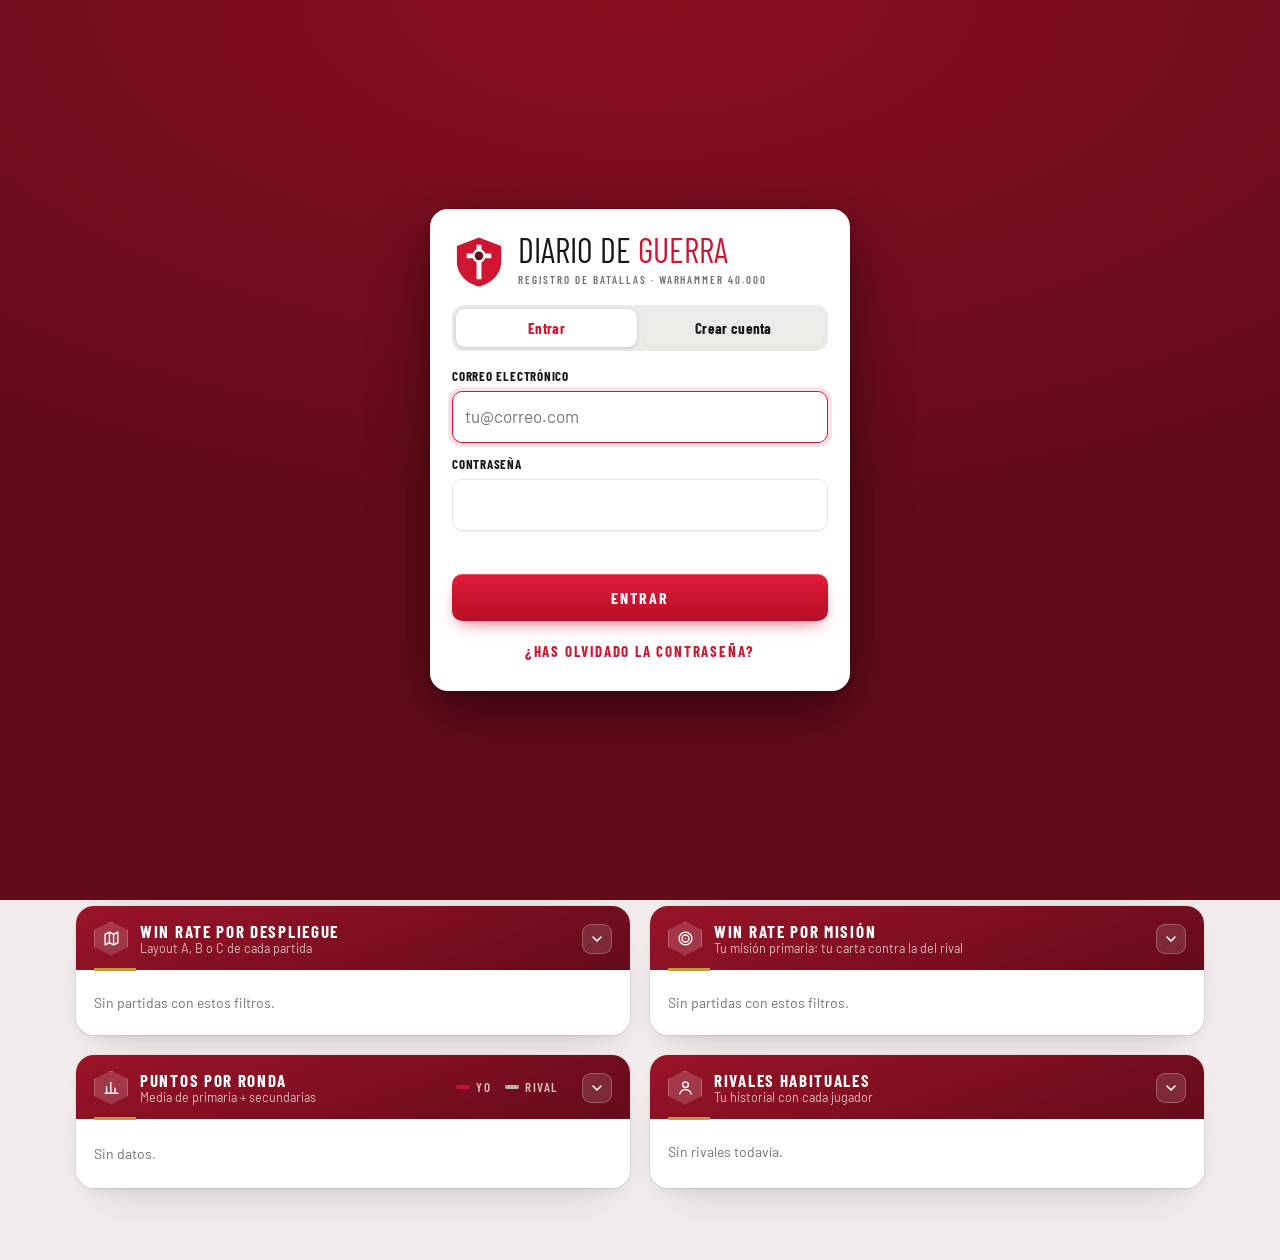
==== commit 1b54af35: "Conectar con Supabase, ejércitos por la tarjeta, comprobación de sumas Co-Authored-By: Claude Opus 5" ====
--- a/index.html
+++ b/index.html
@@ -643,8 +643,8 @@
       <div class="steps"><span id="st1" class="on">1 · Captura</span><span id="st2">2 · Revisar</span><span id="st3">3 · Guardar</span></div></div>
     <div id="upStep1" style="display:flex;flex-direction:column;gap:12px">
       <label class="drop" id="drop" for="file">
-        <strong>Arrastra aquí la captura de resultados</strong>
-        <span class="muted">La pantalla «Results» del War Journal: 1 o 2 capturas de la misma partida (la parte de arriba y la de abajo). También puedes subir un vídeo grabando la pantalla con varias partidas. Todo se lee en tu móvil, gratis.</span>
+        <strong>Sube las capturas o el vídeo de la partida</strong>
+        <span class="muted">La pantalla «Results» del War Journal: haz capturas mientras bajas hasta el final (normalmente 3 o 4) y súbelas todas juntas. O mejor aún, graba un vídeo de la pantalla bajando despacio: sirve para una o varias partidas. Todo se lee en tu móvil, gratis.</span>
         <span class="btn">Elegir fotos o vídeo</span>
         <input id="file" type="file" accept="image/png,image/jpeg,image/webp,video/*" multiple hidden>
       </label>
@@ -747,6 +747,7 @@
 const MISSION_INFO = {};
 for(const a of CAT_ORDER) MATRIX[a].forEach((m,j)=>{ MISSION_INFO[m.toLowerCase()] = {me:a, opp:CAT_ORDER[j]}; });
 const MISSIONS = CAT_ORDER.flatMap(a=>MATRIX[a]);
+if(window.WJReader) WJReader.setPrimaries(MISSIONS);
 /* Deployment = mission pairing + layout (A, B or C). Names per pairing go here once known:
    key "PF|PA" = your card | opponent card (order-independent), value {A:"name",B:"name",C:"name"}. */
 /* Layouts por enfrentamiento de cartas (gdmissions.app/11th/layouts, datos de Battlemaster). Layout 1/2/3 = A/B/C. Simétrico. */
@@ -1237,7 +1238,7 @@
   draftArm = null;
   if(r.armies){
     draftArm = { me: r.armies.featMe, opp: r.armies.featOpp, guessMe: "", guessOpp: "" };
-    const top = (list) => list && list[0] && list[0].score > 0.42 && (!list[1] || list[0].score - list[1].score > 0.04) ? ARMY_NAME(list[0].army) : "";
+    const top = (list) => list && list[0] && list[0].score > 0.7 && (!list[1] || list[0].score - list[1].score >= 0.06) ? ARMY_NAME(list[0].army) : "";
     const habit = lastMyArmy();
     const meList = r.armies.me || [], oppList = r.armies.opp || [];
     g.me.army = (habit && meList.slice(0,3).some(x => ARMY_NAME(x.army) === habit)) ? habit : top(meList);
@@ -1258,7 +1259,8 @@
     if(total(g.me) !== r.title.me) warn.push(`tu total da ${total(g.me)} y la captura dice ${r.title.me}`);
     if(total(g.opp) !== r.title.opp) warn.push(`el total del rival da ${total(g.opp)} y la captura dice ${r.title.opp}`);
   }
-  if(!g.me.secondaries.length && !g.opp.secondaries.length) warn.push("no veo las secundarias: quizá falta una de las dos capturas");
+  if(!g.me.secondaries.length || !g.opp.secondaries.length) warn.push("faltan secundarias de algún jugador: quizá falta alguna captura");
+  if(r.me.totals.secondary == null || r.opp.totals.secondary == null) warn.push("no he visto entera la pantalla: sube capturas que cubran desde arriba hasta abajo");
   return { g, warn, title: r.title };
 }
 function reviewText(x, prefix){
@@ -1267,8 +1269,8 @@
   return (prefix || "Leído. ") + a + (x.warn.length ? "Ojo: " + x.warn.join("; ") + ". Revisa esas casillas." : "Todo cuadra con los totales de la captura.") + missing + " Completa layout y destacamentos.";
 }
 async function readImage(blobIn){
-  const blobs = Array.isArray(blobIn) ? blobIn.slice(0,2) : [blobIn];
-  draftImg = await shrink(await stitch(blobs)); setStep(1);
+  const blobs = Array.isArray(blobIn) ? blobIn.slice(0,6) : [blobIn];
+  draftImg = await shrink(blobs[0]); setStep(1);
   try{
     const r = await Lector.readPhotos(blobs, m => status(m), learnedRefs);
     status("");
@@ -1310,7 +1312,7 @@
 function pickFiles(list){
   const fs = [...(list||[])], vid = fs.find(f => f.type.startsWith("video/")), imgs = fs.filter(f => f.type.startsWith("image/"));
   if(vid) return readVideo(vid);
-  if(imgs.length) readImage(imgs.slice(0,2));
+  if(imgs.length) readImage(imgs.slice(0,6));
 }
 /* si el usuario corrige el ejército, guardar la huella de la ilustración para acertar la próxima vez (para todos) */
 function learnArmies(d){
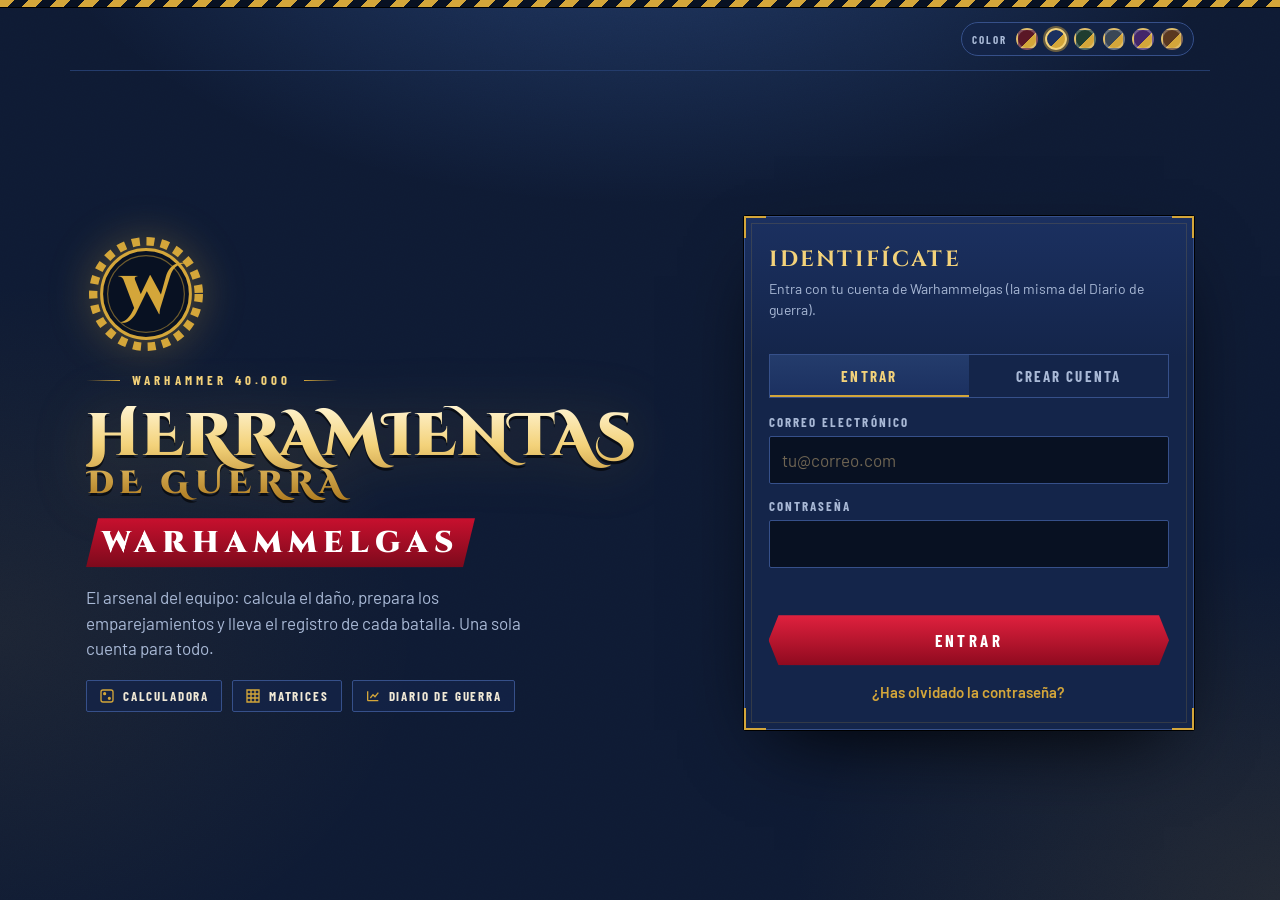
==== commit 708e4d06: "Herramientas de Guerra: portada en index.html, Diario en diario.html, calculadora y matrices con la " ====
--- a/index.html
+++ b/index.html
@@ -1,1406 +1,376 @@
 <!doctype html>
-<html lang="es">
+<html lang="es" data-pal="ultramar">
 <head>
 <meta charset="utf-8">
 <meta name="viewport" content="width=device-width,initial-scale=1,viewport-fit=cover">
-<meta name="theme-color" content="#141414">
-<title>Diario de Guerra 40k</title>
+<meta name="theme-color" content="#0e1a33">
+<script>/* color elegido por el usuario (por defecto ultramar) */
+try{var _p=localStorage.getItem("hdg.pal");if(/^(granate|ultramar|bosque|pizarra|caos|oxido)$/.test(_p))document.documentElement.setAttribute("data-pal",_p)}catch(e){}</script>
+<title>Herramientas de Guerra · Warhammelgas</title>
 <link rel="icon" href="img/icono.svg" type="image/svg+xml">
 <link rel="preconnect" href="https://fonts.googleapis.com">
-<link rel="stylesheet" href="https://fonts.googleapis.com/css2?family=Barlow+Condensed:wght@500;600;700&family=Barlow:wght@400;500;600&display=swap">
+<link rel="stylesheet" href="https://fonts.googleapis.com/css2?family=Cinzel:wght@600;700;900&family=Cinzel+Decorative:wght@700;900&family=Barlow+Condensed:wght@500;600;700&family=Barlow:wght@400;500;600&display=swap">
 <style>
-/* Layout: a printed codex datasheet. White stock, black ink bands with angled ends, rubric red for you,
-   hazard yellow for notices. Main column of datasheets + a narrow side column. Deliberately light only. */
+/* Grimdark: negro cálido, oro viejo y rojo sangre. Mismo aspecto en claro y oscuro a propósito (es una portada). */
 :root{
-  --paper:#f2f1ec; --sheet:#ffffff; --band:#141414; --ink:#141414; --grey:#e7e6e1; --rule:#c9c7bf;
-  --muted:#5e5c56; --red:#b5141f; --red-soft:#f6dcdc; --hazard:#f3b80c;
-  --win:#141414; --loss:#b5141f; --draw:#9a978d; --me:#b5141f; --opp:#6d6b65;
-  --f-display:"Anton","Impact","Arial Narrow Bold",sans-serif;
-  --f-label:"Archivo Narrow","Arial Narrow",Arial,sans-serif;
-  --f-body:"Libre Franklin",system-ui,-apple-system,"Segoe UI",sans-serif;
-  color-scheme:light;
+  --bg:#0b0907; --deep:#070504; --glow:rgba(200,16,46,.28); --panel:#14100c; --panel2:#1c1610; --line:#3d301d; --line2:#2a2115;
+  --fg:#f1e9d6; --muted:#b0a48b; --gold:#d4a63a; --gold2:#f3d27a; --red:#c8102e; --red2:#7d0a1c;
+  --f-goth:"Cinzel",Georgia,serif; --f-deco:"Cinzel Decorative","Cinzel",Georgia,serif;
+  --f-display:"Barlow Condensed","Arial Narrow",sans-serif; --f-body:"Barlow",system-ui,-apple-system,"Segoe UI",sans-serif;
+  color-scheme:dark;
 }
+@media (prefers-color-scheme:dark){:root:not([data-theme="light"]){color-scheme:dark}}
+:root[data-theme="dark"]{color-scheme:dark}
 *{box-sizing:border-box}
-body{background:var(--paper);color:var(--ink);font-family:var(--f-body);font-size:15px;line-height:1.5}
-body::before{content:"";position:fixed;inset:0 0 auto;height:env(safe-area-inset-top,0px);z-index:10;background:var(--band)}
-.wrap{max-width:1160px;margin:0 auto;padding-left:max(16px,env(safe-area-inset-left,0px));padding-right:max(16px,env(safe-area-inset-right,0px))}
-.num{font-variant-numeric:tabular-nums}
-.muted{color:var(--muted)}
-p{margin:0}
-
-/* masthead */
-header.bar{background:var(--band);color:#fff;border-bottom:6px solid var(--red)}
-header.bar .wrap{display:flex;align-items:flex-end;justify-content:space-between;gap:12px 24px;flex-wrap:wrap;padding-block:18px 0}
-.brand{display:flex;align-items:center;gap:14px;padding-bottom:14px}
-.brand .t{font-family:var(--f-display);font-size:44px;line-height:.9;text-transform:uppercase;letter-spacing:.01em}
-.brand .t em{font-style:normal;color:var(--red);-webkit-text-stroke:0}
-.brand small{display:block;font-family:var(--f-label);font-weight:600;font-size:12px;letter-spacing:.22em;text-transform:uppercase;color:#bdbab1;margin-top:6px}
-nav.tabs{display:flex;gap:4px;flex-wrap:wrap}
-nav.tabs a{font-family:var(--f-label);font-weight:700;font-size:14px;letter-spacing:.12em;text-transform:uppercase;color:#d8d5cc;text-decoration:none;padding:9px 16px 8px;background:#2a2a2a;clip-path:polygon(10px 0,100% 0,100% 100%,0 100%,0 10px)}
-nav.tabs a:hover{background:#3a3a3a;color:#fff}
-nav.tabs a[aria-current="page"]{background:var(--red);color:#fff}
-a:focus-visible,button:focus-visible,input:focus-visible,select:focus-visible,textarea:focus-visible{outline:3px solid var(--hazard);outline-offset:2px}
-
-main{padding-block:22px 64px;display:flex;flex-direction:column;gap:22px}
-h1,h2,h3{margin:0;text-wrap:balance;font-weight:400}
-h1{font-family:var(--f-display);font-size:38px;line-height:1;text-transform:uppercase}
-h2{font-family:var(--f-display);font-size:19px;letter-spacing:.04em;text-transform:uppercase}
-h3{font-family:var(--f-label);font-weight:700;font-size:13px;letter-spacing:.14em;text-transform:uppercase;color:var(--muted)}
-
-/* notices */
-.notice{display:flex;gap:12px;align-items:center;flex-wrap:wrap;padding:10px 14px;background:var(--sheet);border:1px solid var(--rule);font-size:14px}
-.notice.example{border:0;padding-left:28px;position:relative;background:#fff6d6}
-.notice.example::before{content:"";position:absolute;left:0;top:0;bottom:0;width:14px;background:repeating-linear-gradient(-45deg,var(--hazard) 0 6px,var(--band) 6px 12px)}
-.notice .grow{flex:1;min-width:200px}
-.pill{font-family:var(--f-label);font-weight:700;font-size:12px;letter-spacing:.12em;text-transform:uppercase;padding:2px 8px;background:var(--band);color:#fff}
-.pill.warn{background:var(--hazard);color:var(--ink)}
-
-/* controls */
-button,.btn{font-family:var(--f-label);font-weight:700;font-size:14px;letter-spacing:.1em;text-transform:uppercase;cursor:pointer;border-radius:0;padding:9px 16px;border:2px solid var(--ink);background:var(--sheet);color:var(--ink)}
-button:hover{background:var(--grey)}
-button.primary{background:var(--red);border-color:var(--red);color:#fff;clip-path:polygon(0 0,calc(100% - 10px) 0,100% 10px,100% 100%,0 100%)}
-button.primary:hover{background:#951019}
-button.ghost{border-color:transparent;background:transparent;color:var(--red)}
-button.ghost:hover{text-decoration:underline;background:transparent}
-button.danger{border-color:var(--red);color:var(--red)}
-button:disabled{opacity:.5;cursor:default}
-.filters{display:flex;gap:10px;flex-wrap:wrap;align-items:end}
-.field{display:flex;flex-direction:column;gap:3px;min-width:0}
-.field label{font-family:var(--f-label);font-weight:700;font-size:12px;letter-spacing:.12em;text-transform:uppercase;color:var(--muted)}
-input,select,textarea{font:inherit;color:var(--ink);background:var(--sheet);border:0;border-bottom:2px solid var(--ink);border-radius:0;padding:7px 8px;min-width:0;width:100%}
-select{border:2px solid var(--ink)}
-textarea{min-height:72px;resize:vertical;border:2px solid var(--ink)}
-.filters .field{width:190px}
-@media (max-width:520px){.filters .field{width:calc(50% - 5px)}}
-
-/* stat line, like a unit profile */
-.statline{display:grid;grid-template-columns:repeat(6,minmax(0,1fr));border:2px solid var(--ink);background:var(--sheet)}
-.stat{display:flex;flex-direction:column;align-items:center;text-align:center;border-right:1px solid var(--rule);min-width:0}
-.stat:last-child{border-right:0}
-.stat .label{width:100%;background:var(--band);color:#fff;font-family:var(--f-label);font-weight:700;font-size:12px;letter-spacing:.12em;text-transform:uppercase;padding:4px 6px}
-.stat .value{font-family:var(--f-display);font-size:42px;line-height:1;padding:14px 6px 2px}
-.stat .value small{font-size:20px;color:var(--muted)}
-.stat .sub{font-size:12px;color:var(--muted);padding:0 6px 12px}
-.stat.key .label{background:var(--red)} .stat.key .value{color:var(--red)}
-@media (max-width:760px){.statline{grid-template-columns:repeat(3,minmax(0,1fr))}.stat:nth-child(3){border-right:0}.stat:nth-child(-n+3){border-bottom:1px solid var(--rule)}}
-@media (max-width:420px){.stat .value{font-size:34px}}
-.seals{display:flex;gap:3px;flex-wrap:wrap;justify-content:center;padding:0 6px 12px}
-
-/* datasheets */
-.cols{display:grid;grid-template-columns:minmax(0,1.65fr) minmax(0,1fr);gap:22px;align-items:start}
-.col{display:flex;flex-direction:column;gap:22px;min-width:0}
-@media (max-width:860px){.cols{grid-template-columns:minmax(0,1fr)}}
-.panel{background:var(--sheet);border:2px solid var(--ink);display:flex;flex-direction:column;min-width:0}
-.panel > header{display:flex;justify-content:space-between;align-items:center;gap:8px 12px;flex-wrap:wrap;background:var(--band);color:#fff;padding:7px 14px;margin-right:-2px;clip-path:polygon(0 0,calc(100% - 18px) 0,100% 100%,0 100%)}
-.panel > header .muted{color:#bdbab1}
-.panel > header h1{font-size:28px}
-.panel > :not(header){margin:14px 16px}
-.panel > .scroll{margin:6px 0 10px}
-.panel .note{font-size:13px;color:var(--muted);margin-bottom:0}
-.empty{color:var(--muted);font-size:14px;padding:8px 0}
-
-table{border-collapse:collapse;width:100%;font-size:14px}
-th{font-family:var(--f-label);font-weight:700;font-size:12px;letter-spacing:.1em;text-transform:uppercase;color:var(--muted);text-align:left;padding:6px 10px;border-bottom:2px solid var(--ink);white-space:nowrap}
-td{padding:7px 10px;border-bottom:1px solid var(--grey);vertical-align:middle}
-tbody tr:nth-child(even) td{background:#f7f6f2}
-td.n,th.n{text-align:right;font-variant-numeric:tabular-nums;white-space:nowrap}
-td.big{font-family:var(--f-display);font-size:18px;text-align:right}
-.scroll{overflow-x:auto}
-tr.click{cursor:pointer} tr.click:hover td{background:var(--red-soft)}
-.res{display:inline-grid;place-items:center;width:24px;height:24px;font:700 12px/1 var(--f-label);border-radius:50%;color:#fff}
-.W{background:var(--win)} .L{background:var(--loss)} .D{background:var(--draw)}
-.seals span{width:16px;height:16px;border-radius:50%;font:700 9px/16px var(--f-label);color:#fff;text-align:center}
-/* win-rate gauge inside table rows */
-.gauge{display:flex;height:8px;min-width:80px;background:var(--grey)}
-.gauge i{display:block;height:100%}
-.gauge .tw{background:var(--win)} .gauge .td{background:var(--draw)} .gauge .tl{background:var(--loss)}
-td.g{width:34%}
-.chart svg{width:100%;height:auto;display:block}
-.legend{display:flex;gap:14px;font-size:13px;color:#d8d5cc;font-family:var(--f-label);font-weight:600;letter-spacing:.06em;text-transform:uppercase}
-.legend span::before{content:"";display:inline-block;width:10px;height:10px;margin-right:6px;vertical-align:-1px;background:var(--c)}
-.legend span[style*="--opp"]::before{background:#b9b6ad}
-
-/* upload */
-.drop{border:2px dashed var(--ink);padding:32px 16px;text-align:center;display:flex;flex-direction:column;gap:10px;align-items:center;background:var(--sheet);cursor:pointer}
-.drop.over{background:#fff6d6;border-color:var(--hazard)}
-.drop strong{font-family:var(--f-display);font-weight:400;font-size:28px;text-transform:uppercase;line-height:1.05}
-.steps{display:flex;gap:0;flex-wrap:wrap;font-family:var(--f-label);font-weight:700;font-size:13px;letter-spacing:.08em;text-transform:uppercase}
-.steps span{padding:5px 14px;background:var(--grey);color:var(--muted)}
-.steps span.on{background:var(--red);color:#fff}
-.review{display:grid;grid-template-columns:200px minmax(0,1fr);gap:22px;align-items:start}
-@media (max-width:720px){.review{grid-template-columns:minmax(0,1fr)}.review img{max-height:280px;object-fit:contain;object-position:left top}}
-.review img{width:100%;border:2px solid var(--ink)}
-.form-grid{display:grid;grid-template-columns:repeat(auto-fit,minmax(170px,1fr));gap:12px}
-.sides{display:grid;grid-template-columns:repeat(2,minmax(0,1fr));gap:16px}
-@media (max-width:640px){.sides{grid-template-columns:minmax(0,1fr)}}
-.side{border:2px solid var(--ink);background:var(--sheet);display:flex;flex-direction:column;gap:10px;min-width:0;padding:0 12px 12px}
-.side h3{display:flex;justify-content:space-between;align-items:center;margin:0 -12px;padding:6px 12px;background:var(--band);color:#fff;font-size:14px}
-.side.me h3{background:var(--red)}
-.side h3 .num{font-family:var(--f-display);font-size:22px;letter-spacing:0;font-weight:400}
-.rounds{width:100%;font-size:13px}
-.rounds td,.rounds th{padding:3px 4px;border:none;background:none!important}
-.rounds input{padding:4px 2px;text-align:center;width:2.6rem;border:1px solid var(--rule);font-variant-numeric:tabular-nums}
-.rounds input.nm{width:100%;text-align:left;border:0;border-bottom:1px solid var(--rule)}
-.rounds td.tot{text-align:right;color:var(--muted);font-variant-numeric:tabular-nums}
-.status{font-size:14px;padding:10px 12px;background:var(--grey)}
-.status.err{background:var(--red-soft);color:#7a0d14}
-.row{display:flex;gap:10px;flex-wrap:wrap;align-items:center}
-
-dialog{border:2px solid var(--ink);border-radius:0;background:var(--sheet);color:var(--ink);padding:0;width:min(780px,calc(100vw - 32px));max-height:calc(100vh - 48px)}
-dialog::backdrop{background:rgba(20,20,20,.55)}
-dialog .inner{padding:18px;display:flex;flex-direction:column;gap:14px}
-.score{display:flex;align-items:center;gap:14px;flex-wrap:wrap}
-.score .big{font-family:var(--f-display);font-size:52px;line-height:1}
-.roadmap ol{padding-left:22px;display:flex;flex-direction:column;gap:6px}
-.roadmap li{max-width:70ch}
-.toast{position:fixed;left:50%;bottom:calc(20px + env(safe-area-inset-bottom,0px));transform:translateX(-50%);background:var(--band);color:#fff;border-left:6px solid var(--red);padding:10px 16px;font-size:14px;z-index:20}
-@media (prefers-reduced-motion:no-preference){.gauge i{transition:width .4s ease}}
-.panel > header input{border:0;background:#fff;max-width:280px}
-
-/* ===== Modern layer: same codex datasheet idea, refined finish ===== */
-:root{
-  --paper:#eeeeea; --sheet:#ffffff; --band:#111214; --ink:#16171a; --grey:#ecebe7; --rule:#e2e1dc;
-  --muted:#6b6a66; --red:#c8102e; --red-soft:#fbe7ea; --hazard:#f5b800;
-  --win:#16171a; --loss:#c8102e; --draw:#a9a69d; --me:#c8102e; --opp:#9b9993;
-  --f-display:"Barlow Condensed","Arial Narrow",sans-serif;
-  --f-label:"Barlow Condensed","Arial Narrow",sans-serif;
-  --f-body:"Barlow",system-ui,-apple-system,"Segoe UI",sans-serif;
-  --cut:14px; --shadow:0 1px 2px rgba(17,18,20,.06),0 8px 24px -12px rgba(17,18,20,.18);
+html,body{margin:0}
+body{min-height:100vh;background:
+   radial-gradient(900px 520px at 50% -160px,var(--glow),transparent 70%),
+   radial-gradient(700px 500px at 100% 100%,rgba(212,166,58,.10),transparent 70%),
+   radial-gradient(600px 500px at 0% 70%,rgba(212,166,58,.07),transparent 70%),
+   var(--bg);
+  color:var(--fg);font:16px/1.5 var(--f-body);overflow-x:hidden}
+/* grano */
+body::after{content:"";position:fixed;inset:0;pointer-events:none;z-index:0;opacity:.09;mix-blend-mode:overlay;
+  background-image:url("data:image/svg+xml;utf8,<svg xmlns='http://www.w3.org/2000/svg' width='180' height='180'><filter id='n'><feTurbulence type='fractalNoise' baseFrequency='.85' numOctaves='2' stitchTiles='stitch'/><feColorMatrix values='0 0 0 0 1  0 0 0 0 .9  0 0 0 0 .7  0 0 0 .9 0'/></filter><rect width='180' height='180' filter='url(%23n)'/></svg>")}
+/* franja de peligro arriba */
+.hazard{height:8px;background:repeating-linear-gradient(-45deg,var(--gold) 0 10px,var(--deep) 10px 20px);border-bottom:1px solid #000;position:relative;z-index:2}
+.wrap{max-width:1140px;margin:0 auto;padding:0 16px;position:relative;z-index:1}
+[hidden]{display:none!important}
+
+/* Paletas: oscuras pero con color (se elige con data-pal en <html>) */
+html[data-pal="granate"]{--bg:#2a0d13;--deep:#1a070b;--glow:rgba(255,70,90,.30);--panel:#36111a;--panel2:#451622;--line:#6e2a36;--line2:#4f1c27;--muted:#cfa9ad}
+html[data-pal="ultramar"]{--bg:#0e1a33;--deep:#081122;--glow:rgba(90,150,255,.30);--panel:#14254a;--panel2:#1b3060;--line:#36508a;--line2:#243c6c;--muted:#a9b9d6;--red:#c8102e}
+html[data-pal="bosque"]{--bg:#12241b;--deep:#0a1610;--glow:rgba(120,200,140,.22);--panel:#183026;--panel2:#1f3d30;--line:#3d6250;--line2:#2a4a3b;--muted:#a9c2b3}
+html[data-pal="pizarra"]{--bg:#1d242c;--deep:#12171d;--glow:rgba(160,190,220,.20);--panel:#262f39;--panel2:#2f3a46;--line:#4c5b6b;--line2:#38444f;--muted:#aeb9c4}
+html[data-pal="caos"]{--bg:#221335;--deep:#150b22;--glow:rgba(200,110,255,.28);--panel:#2c1944;--panel2:#382056;--line:#5e3d85;--line2:#432a63;--muted:#c3afd8}
+html[data-pal="oxido"]{--bg:#2b1a0f;--deep:#1b0f08;--glow:rgba(255,140,60,.26);--panel:#372214;--panel2:#452b19;--line:#73492c;--line2:#55361f;--muted:#d1b59c}
+
+/* barra superior (solo dentro) */
+.top{display:flex;align-items:center;justify-content:space-between;gap:12px;padding-block:14px;border-bottom:1px solid var(--line2)}
+.mini{display:flex;align-items:center;gap:10px;font:700 15px var(--f-goth);letter-spacing:.14em;text-transform:uppercase;color:var(--gold)}
+.mini svg{width:34px;height:34px}
+.top .right{display:flex;align-items:center;gap:18px;margin-left:auto;flex-wrap:wrap;justify-content:flex-end}
+.pal{display:flex;align-items:center;gap:7px;padding:5px 10px;border:1px solid var(--line);background:color-mix(in srgb,var(--panel) 70%,transparent);border-radius:999px}
+.pal-l{font:700 11px var(--f-display);letter-spacing:.18em;text-transform:uppercase;color:var(--muted);margin-right:2px}
+.pal button{width:22px;height:22px;padding:0;border-radius:50%;cursor:pointer;border:2px solid rgba(255,255,255,.25);background:linear-gradient(135deg,var(--s1) 0 58%,var(--s2) 58%);transition:transform .15s,border-color .15s}
+.pal button:hover{transform:scale(1.15)}
+.pal button[aria-checked="true"]{border-color:var(--gold2);box-shadow:0 0 0 2px color-mix(in srgb,var(--gold) 45%,transparent)}
+.pal button:focus-visible{outline:2px solid var(--gold2);outline-offset:2px}
+@media (max-width:480px){.pal-l{display:none}.pal{gap:6px;padding:4px 8px}.pal button{width:20px;height:20px}.top .right{gap:10px}}
+.who{display:flex;align-items:center;gap:14px;font-weight:500;color:var(--muted)}
+.who b{color:var(--fg);font-weight:600}
+.who span{white-space:nowrap}
+@media (max-width:480px){.mini{font-size:0;gap:0}.mini svg{width:38px;height:38px}}
+.who button{all:unset;cursor:pointer;color:var(--gold);font:700 13px var(--f-display);letter-spacing:.14em;text-transform:uppercase;padding:6px 12px;border:1px solid var(--line);border-radius:2px}
+.who button:hover{border-color:var(--gold)}
+
+/* emblema */
+.crest{color:var(--gold);filter:drop-shadow(0 0 22px rgba(212,166,58,.35))}
+.crest .ring{transform-origin:50% 50%;animation:spin 80s linear infinite}
+@keyframes spin{to{transform:rotate(360deg)}}
+
+/* portada (login) */
+.hero{display:grid;grid-template-columns:minmax(0,1.15fr) minmax(0,.85fr);gap:48px;align-items:center;min-height:calc(100vh - 80px);padding-block:24px 40px}
+@media (max-width:900px){.hero{grid-template-columns:minmax(0,1fr);gap:28px;min-height:0;padding-block:28px 48px}}
+.intro{display:flex;flex-direction:column;gap:18px}
+.intro .crest{width:120px;height:120px}
+@media (max-width:900px){.intro{align-items:center;text-align:center}.intro .crest{width:92px;height:92px}}
+.team{display:inline-flex;align-items:center;gap:12px;font:700 13px var(--f-display);letter-spacing:.32em;text-transform:uppercase;color:var(--gold2)}
+.team::before,.team::after{content:"";width:34px;height:1px;background:linear-gradient(90deg,transparent,var(--gold))}
+.team::after{transform:scaleX(-1)}
+.title{margin:0;font-family:var(--f-deco);font-weight:900;font-size:clamp(34px,4.7vw,60px);line-height:1.02;letter-spacing:.01em;text-transform:uppercase;
+  background:linear-gradient(180deg,#fff3cf 0%,#f3d27a 42%,#b07d22 100%);-webkit-background-clip:text;background-clip:text;color:transparent;
+  filter:drop-shadow(0 3px 0 rgba(0,0,0,.6)) drop-shadow(0 0 28px rgba(212,166,58,.18))}
+.title span{display:block;font-size:.54em;letter-spacing:.18em;color:transparent}
+.brandname{display:flex;align-items:center;gap:12px;flex-wrap:wrap}
+.brandname strong{font:900 clamp(22px,3vw,30px)/1 var(--f-goth);letter-spacing:.2em;text-transform:uppercase;color:#fff;background:linear-gradient(180deg,var(--red),var(--red2));padding:10px 16px 9px;clip-path:polygon(12px 0,100% 0,calc(100% - 12px) 100%,0 100%);box-shadow:0 10px 30px -10px rgba(200,16,46,.8)}
+.brandname small{font:600 13px var(--f-display);letter-spacing:.22em;text-transform:uppercase;color:var(--muted)}
+.tag{margin:0;color:var(--muted);max-width:46ch;font-size:17px}
+.tools{display:flex;gap:10px;flex-wrap:wrap}
+@media (max-width:900px){.tools,.brandname{justify-content:center}}
+.tools span{display:inline-flex;align-items:center;gap:8px;font:700 13px var(--f-display);letter-spacing:.14em;text-transform:uppercase;color:var(--fg);padding:7px 12px;border:1px solid var(--line);background:color-mix(in srgb,var(--panel) 75%,transparent);border-radius:2px}
+.tools svg{width:16px;height:16px;color:var(--gold)}
+
+/* tarjeta de entrada: placa con esquinas de oro */
+.plate{position:relative;background:linear-gradient(180deg,var(--panel2),var(--panel) 140px);border:1px solid var(--line);border-radius:2px;padding:28px 24px 24px;box-shadow:0 30px 80px -30px #000,0 0 0 1px #000}
+.plate::before{content:"";position:absolute;inset:6px;border:1px solid rgba(212,166,58,.16);pointer-events:none}
+.plate::after{content:"";position:absolute;inset:-1px;pointer-events:none;background:
+ linear-gradient(var(--gold),var(--gold)) top left/22px 2px no-repeat,linear-gradient(var(--gold),var(--gold)) top left/2px 22px no-repeat,
+ linear-gradient(var(--gold),var(--gold)) top right/22px 2px no-repeat,linear-gradient(var(--gold),var(--gold)) top right/2px 22px no-repeat,
+ linear-gradient(var(--gold),var(--gold)) bottom left/22px 2px no-repeat,linear-gradient(var(--gold),var(--gold)) bottom left/2px 22px no-repeat,
+ linear-gradient(var(--gold),var(--gold)) bottom right/22px 2px no-repeat,linear-gradient(var(--gold),var(--gold)) bottom right/2px 22px no-repeat}
+.plate h2{margin:0 0 4px;font:700 22px var(--f-goth);letter-spacing:.1em;text-transform:uppercase;color:var(--gold2)}
+.plate .sub{margin:0 0 18px;color:var(--muted);font-size:14px}
+.gate-in{display:flex;flex-direction:column;gap:16px;position:relative;z-index:1}
+.tabs{display:grid;grid-template-columns:1fr 1fr;border:1px solid var(--line)}
+.tabs button{border:0;background:transparent;padding:12px 8px;font:700 15px var(--f-display);letter-spacing:.14em;text-transform:uppercase;color:var(--muted);cursor:pointer}
+.tabs button[aria-selected="true"]{background:linear-gradient(180deg,var(--line2),var(--panel2));color:var(--gold2);box-shadow:inset 0 -2px 0 var(--gold)}
+form{display:flex;flex-direction:column;gap:14px}
+label{display:flex;flex-direction:column;gap:6px;font:700 13px var(--f-display);letter-spacing:.16em;text-transform:uppercase;color:var(--muted)}
+input{font:400 17px var(--f-body);padding:13px 12px;border:1px solid var(--line);border-radius:2px;background:var(--deep);color:var(--fg)}
+input::placeholder{color:#6f6553}
+input:focus{border-color:var(--gold);outline:none;box-shadow:0 0 0 3px rgba(212,166,58,.18)}
+.primary{border:0;padding:15px;font:700 17px var(--f-display);letter-spacing:.2em;text-transform:uppercase;color:#fff;cursor:pointer;
+  background:linear-gradient(180deg,#e0213e,#8f0a1f);clip-path:polygon(10px 0,calc(100% - 10px) 0,100% 50%,calc(100% - 10px) 100%,10px 100%,0 50%);
+  box-shadow:0 10px 30px -10px rgba(200,16,46,.8);transition:filter .15s}
+.primary:hover{filter:brightness(1.12)}
+.primary:disabled{opacity:.6;cursor:default}
+.ghost{border:0;background:transparent;color:var(--gold);font:600 15px var(--f-body);cursor:pointer;padding:4px}
+.ghost:hover{text-decoration:underline}
+.msg{min-height:1.4em;margin:0;font-size:14px;color:#ff7a86}
+
+/* dentro: elegir herramienta */
+.hubhead{display:flex;align-items:center;gap:22px;padding-block:36px 26px}
+.hubhead .crest{width:96px;height:96px;flex:none}
+.hubhead .title{font-size:clamp(32px,5vw,58px)}
+.hubhead p{margin:8px 0 0;color:var(--muted);font-size:17px}
+.hubhead p b{color:var(--gold2);font-weight:600}
+@media (max-width:640px){.hubhead{flex-direction:column;text-align:center;gap:14px;padding-block:26px 18px}.hubhead .crest{width:76px;height:76px}.hubhead .team{justify-content:center}}
+.cards{display:grid;grid-template-columns:repeat(3,minmax(0,1fr));gap:22px;padding-bottom:28px}
+@media (max-width:900px){.cards{grid-template-columns:minmax(0,1fr)}}
+.card{--c:var(--gold);position:relative;display:flex;flex-direction:column;gap:12px;min-height:330px;padding:26px 24px 22px;text-decoration:none;color:var(--fg);overflow:hidden;
+  background:radial-gradient(420px 260px at 100% 0,color-mix(in srgb,var(--c) 34%,transparent),transparent 70%),linear-gradient(180deg,var(--panel2),var(--panel));
+  border:1px solid var(--line);border-radius:2px;box-shadow:0 24px 60px -30px #000;transition:transform .2s,border-color .2s,box-shadow .2s}
+.card::before{content:"";position:absolute;inset:6px;border:1px solid color-mix(in srgb,var(--c) 30%,transparent);pointer-events:none}
+.card:hover{transform:translateY(-4px);border-color:var(--c);box-shadow:0 0 0 1px var(--c),0 30px 70px -30px color-mix(in srgb,var(--c) 70%,#000)}
+.card:focus-visible{outline:3px solid var(--gold2);outline-offset:3px}
+.card .art{position:absolute;right:-30px;bottom:-30px;width:190px;height:190px;color:var(--c);opacity:.11;transition:opacity .2s,transform .3s}
+.card:hover .art{opacity:.3;transform:rotate(-6deg) scale(1.05)}
+.num{font:900 14px var(--f-goth);letter-spacing:.3em;color:var(--c)}
+.ico{width:62px;height:62px;display:grid;place-items:center;color:#fff;background:linear-gradient(160deg,var(--c),color-mix(in srgb,var(--c) 45%,#000));clip-path:polygon(50% 0,100% 25%,100% 75%,50% 100%,0 75%,0 25%);box-shadow:0 0 0 2px var(--gold)}
+.ico svg{width:30px;height:30px}
+.card h3{margin:2px 0 0;font:700 25px/1.1 var(--f-goth);letter-spacing:.06em;text-transform:uppercase;color:#fff}
+.card p{margin:0;color:var(--muted);max-width:30ch;position:relative}
+.card .go{margin-top:auto;display:inline-flex;align-items:center;gap:10px;font:700 15px var(--f-display);letter-spacing:.2em;text-transform:uppercase;color:var(--c);position:relative}
+.card .go i{font-style:normal;transition:transform .2s}
+.card:hover .go i{transform:translateX(6px)}
+
+/* franja del equipo */
+@media (prefers-reduced-motion:reduce){*{animation:none!important;transition:none!important}}
+/* Móvil compacto: entrar y elegir herramienta caben en la primera pantalla */
+@media (max-width:640px){
+  .top{padding-block:8px}
+  .hero{gap:14px;padding-block:12px 24px}
+  .intro{gap:8px}
+  .intro .crest{width:52px;height:52px}
+  .intro .team,.tools{display:none}
+  .tag{font-size:14px;line-height:1.4;max-width:34ch}
+  .intro .title{font-size:30px}
+  .brandname strong{font-size:16px;padding:6px 12px 5px;letter-spacing:.16em}
+  .plate{padding:18px 16px 16px}
+  .plate .sub{display:none}
+  .plate h2{font-size:18px;margin:0}
+  .gate-in{gap:12px}
+  form{gap:10px}
+  input{padding:10px 12px;font-size:16px}
+  .tabs button{padding:9px 6px}
+  .primary{padding:12px}
+  .msg{min-height:0}
+  .msg:empty{display:none}
+  .hubhead{flex-direction:row;text-align:left;gap:12px;padding-block:14px 12px}
+  .hubhead .crest{display:none}
+  .who span{display:none}
+  .top .right{flex-wrap:nowrap}
+  .hubhead .team{display:none}
+  .hubhead .title{font-size:24px}
+  .hubhead p{font-size:14px;margin-top:4px}
+  .cards{gap:10px;padding-bottom:16px}
+  .card{display:grid;grid-template-columns:auto minmax(0,1fr) auto;grid-template-rows:auto auto;column-gap:14px;row-gap:2px;align-items:center;min-height:0;padding:14px}
+  .card .art,.card .num{display:none}
+  .card .ico{grid-row:1/span 2;width:46px;height:46px}
+  .card .ico svg{width:22px;height:22px}
+  .card h3{font-size:17px;margin:0;grid-column:2}
+  .card p{grid-column:2;font-size:13.5px;line-height:1.35}
+  .card .go{grid-column:3;grid-row:1/span 2;margin:0;padding:0;font-size:0;gap:0}
+  .card .go i{font-size:22px}
 }
-body{background-color:var(--paper);background-image:linear-gradient(rgba(17,18,20,.035) 1px,transparent 1px),linear-gradient(90deg,rgba(17,18,20,.035) 1px,transparent 1px);background-size:24px 24px;font-size:15.5px}
-
-/* masthead */
-header.bar{background:linear-gradient(115deg,#0d0e10 0%,#1b1d21 60%,#24130f 100%);border-bottom:0;position:relative}
-header.bar::after{content:"";position:absolute;left:0;right:0;bottom:0;height:3px;background:linear-gradient(90deg,var(--red) 0 38%,transparent 38% 39%,var(--red) 39% 40%,transparent 40%)}
-header.bar .wrap{padding-block:22px 16px;align-items:center}
-.brand{padding-bottom:0}
-.brand .t{font-family:var(--f-display);font-weight:700;font-size:40px;letter-spacing:.02em;line-height:.95}
-.brand small{font-family:var(--f-label);font-weight:600;letter-spacing:.28em;color:#8f8d88}
-nav.tabs{gap:2px;background:rgba(255,255,255,.06);padding:4px;clip-path:polygon(10px 0,100% 0,100% calc(100% - 10px),calc(100% - 10px) 100%,0 100%,0 10px)}
-nav.tabs a{background:transparent;clip-path:none;font-weight:600;font-size:15px;letter-spacing:.14em;padding:8px 16px;color:#b9b7b1;transition:background .15s,color .15s}
-nav.tabs a:hover{background:rgba(255,255,255,.08)}
-nav.tabs a[aria-current="page"]{background:var(--red);color:#fff;clip-path:polygon(8px 0,100% 0,100% calc(100% - 8px),calc(100% - 8px) 100%,0 100%,0 8px)}
-
-h1{font-family:var(--f-display);font-weight:700;font-size:40px;letter-spacing:.01em}
-h2{font-family:var(--f-display);font-weight:700;font-size:18px;letter-spacing:.12em}
-h3{font-family:var(--f-label);font-weight:700}
-
-/* notices */
-.notice{border:0;background:var(--sheet);box-shadow:var(--shadow);padding:12px 16px}
-.notice.example{background:#fff8e1;box-shadow:none;padding-left:30px}
-.notice.example::before{width:10px;background:repeating-linear-gradient(-45deg,var(--hazard) 0 5px,var(--band) 5px 10px)}
-.pill{font-family:var(--f-label);font-weight:700;font-size:12.5px;letter-spacing:.16em;padding:3px 10px;clip-path:polygon(6px 0,100% 0,100% 100%,0 100%,0 6px)}
-
-/* controls */
-button,.btn{font-family:var(--f-label);font-weight:700;font-size:15px;letter-spacing:.12em;border:1.5px solid var(--ink);padding:9px 18px;transition:background .15s,color .15s,transform .1s}
-button:active{transform:translateY(1px)}
-button.primary{background:var(--red);border-color:var(--red);clip-path:polygon(0 0,calc(100% - 12px) 0,100% 12px,100% 100%,12px 100%,0 calc(100% - 12px));padding:10px 22px;box-shadow:none}
-button.primary:hover{background:#a50d26}
-.field label{font-family:var(--f-label);font-weight:700;font-size:12.5px;letter-spacing:.16em}
-input,select,textarea{background:var(--sheet);border:1px solid var(--rule);border-bottom:2px solid var(--ink);padding:9px 10px;transition:border-color .15s}
-input:hover,select:hover,textarea:hover{border-color:#cfcdc7;border-bottom-color:var(--red)}
-select{appearance:none;-webkit-appearance:none;border:1px solid var(--rule);border-bottom:2px solid var(--ink);padding-right:32px;background-image:linear-gradient(45deg,transparent 50%,var(--ink) 50%),linear-gradient(135deg,var(--ink) 50%,transparent 50%);background-position:calc(100% - 17px) 55%,calc(100% - 12px) 55%;background-size:5px 5px;background-repeat:no-repeat}
-textarea{border:1px solid var(--rule);border-bottom:2px solid var(--ink)}
-
-/* stat line: chamfered slab with hairline dividers */
-.statline{border:0;background:var(--sheet);box-shadow:var(--shadow)}
-.stat{border-right:1px solid var(--rule);padding:16px 8px 14px;gap:4px}
-.stat .label{background:none;color:var(--muted);font-weight:700;font-size:12.5px;letter-spacing:.18em;padding:0}
-.stat .value{font-family:var(--f-display);font-weight:700;font-size:48px;padding:2px 6px 0;letter-spacing:-.01em}
-.stat .value small{font-weight:600;font-size:22px}
-.stat .sub{padding:0 6px}
-.stat.key{background:var(--band);color:#fff;border-right:0}
-.stat.key .label{background:none;color:#ff8a98}
-.stat.key .value{color:#fff}
-.stat.key .sub{color:#a7a5a0}
-.seals{padding:4px 6px 0}
-
-/* datasheets: chamfered white slabs, band header with angled tab */
-.panel{border:0;background:var(--sheet);box-shadow:var(--shadow)}
-.panel > header{margin-right:0;padding:12px 18px 14px;background:var(--band);clip-path:polygon(0 0,calc(100% - 16px) 0,100% 16px,100% 100%,0 100%);position:relative}
-.panel > header::after{content:"";position:absolute;left:0;bottom:0;width:64px;height:3px;background:var(--red)}
-.panel > :not(header){margin:16px 18px}
-.panel > .scroll{margin:8px 0 12px}
-.panel > header .muted{color:#8f8d88;font-family:var(--f-label);font-weight:600;letter-spacing:.1em;text-transform:uppercase}
-
-th{font-family:var(--f-label);font-weight:700;font-size:12.5px;letter-spacing:.14em;border-bottom:1px solid var(--rule);padding:10px 12px 8px;color:#8a8984}
-th:first-child,td:first-child{padding-left:18px} th:last-child,td:last-child{padding-right:18px}
-td{padding:10px 12px;border-bottom:1px solid #f1f0ec}
-tbody tr:nth-child(even) td{background:none}
-tbody tr:last-child td{border-bottom:0}
-tbody tr{transition:background .12s}
-tbody tr:hover td{background:#faf9f7}
-td:first-child{font-weight:500}
-td.big{font-family:var(--f-display);font-weight:700;font-size:20px}
-.gauge{height:6px;background:#eeede9;border-radius:3px;overflow:hidden;gap:2px}
-.gauge i:first-child{border-radius:3px 0 0 3px} .gauge i:last-child{border-radius:0 3px 3px 0}
-.res{font-family:var(--f-label);font-weight:700;font-size:13px;width:26px;height:26px;border-radius:0;clip-path:polygon(50% 0,100% 25%,100% 75%,50% 100%,0 75%,0 25%)}
-.seals span{border-radius:0;width:15px;height:17px;line-height:17px;clip-path:polygon(50% 0,100% 25%,100% 75%,50% 100%,0 75%,0 25%);font-family:var(--f-label);font-size:10px}
-.legend{font-family:var(--f-label);font-weight:600;font-size:13px;letter-spacing:.12em;color:#b9b7b1}
-.legend span::before{width:14px;height:4px;vertical-align:3px}
-
-/* upload */
-.drop{border:1.5px dashed #b9b7b1;background:var(--sheet);box-shadow:var(--shadow);padding:44px 16px;transition:border-color .15s,background .15s}
-.drop:hover{border-color:var(--red)}
-.drop strong{font-family:var(--f-display);font-weight:700;font-size:30px}
-.steps{gap:2px}
-.steps span{font-family:var(--f-label);font-weight:700;letter-spacing:.14em;padding:6px 14px;background:#e3e2dd;clip-path:polygon(8px 0,100% 0,calc(100% - 8px) 100%,0 100%)}
-.review img{border:0;box-shadow:var(--shadow)}
-.side{border:0;box-shadow:var(--shadow);padding:0 14px 14px}
-.side h3{margin:0 -14px;padding:10px 14px;font-family:var(--f-label);font-size:14px;letter-spacing:.16em}
-.side h3 .num{font-family:var(--f-display);font-weight:700;font-size:26px}
-.rounds input{border:1px solid var(--rule);border-radius:0;padding:5px 2px}
-.rounds input.nm{border:0;border-bottom:1px solid var(--rule)}
-.status{background:#f3f2ee;border-left:3px solid var(--ink)}
-.status.err{border-left-color:var(--red)}
-dialog{border:0;box-shadow:0 24px 64px -16px rgba(0,0,0,.45)}
-.score .big{font-family:var(--f-display);font-weight:700;font-size:56px}
-.toast{border-left:4px solid var(--red);font-family:var(--f-label);font-weight:600;letter-spacing:.08em;font-size:15px}
-@media (max-width:760px){.stat .value{font-size:38px}.brand .t{font-size:32px}}
-
-/* ===== v3 polish layer: depth, soft radii, detailed panel heads ===== */
-:root{
-  --paper:#f1f0ed; --sheet:#ffffff; --rule:#e9e7e2; --muted:#74726c;
-  --red:#d01530; --red-deep:#8f0a1f; --red-soft:#fdecef;
-  --rad:18px; --rad-s:11px;
-  --shadow:0 0 0 1px rgba(20,20,22,.045),0 1px 2px rgba(20,20,22,.05),0 6px 16px -6px rgba(20,20,22,.08),0 24px 48px -24px rgba(20,20,22,.16);
-  --shadow-lift:0 0 0 1px rgba(20,20,22,.05),0 2px 4px rgba(20,20,22,.06),0 12px 28px -8px rgba(20,20,22,.14),0 36px 64px -28px rgba(20,20,22,.22);
-}
-body{background:var(--paper);background-image:radial-gradient(1200px 520px at 85% -120px,rgba(208,21,48,.10),transparent 70%),radial-gradient(900px 600px at -10% 10%,rgba(255,255,255,.9),transparent 70%);background-size:auto;background-attachment:fixed}
-
-/* masthead: dark glass slab */
-header.bar{background:radial-gradient(700px 240px at 80% 0,rgba(208,21,48,.38),transparent 70%),linear-gradient(180deg,#17181b,#0e0f11);box-shadow:0 1px 0 rgba(255,255,255,.04) inset,0 18px 40px -24px rgba(0,0,0,.6)}
-header.bar::after{height:1px;background:linear-gradient(90deg,transparent,rgba(208,21,48,.9) 30%,rgba(255,255,255,.18) 70%,transparent)}
-header.bar .wrap{padding-block:22px}
-.brand svg{filter:drop-shadow(0 6px 14px rgba(208,21,48,.45))}
-.brand .t em{color:#ff3550;text-shadow:0 0 24px rgba(208,21,48,.45)}
-nav.tabs{clip-path:none;border-radius:14px;background:rgba(255,255,255,.06);box-shadow:inset 0 0 0 1px rgba(255,255,255,.08);padding:5px}
-nav.tabs a{border-radius:10px}
-nav.tabs a[aria-current="page"]{clip-path:none;background:linear-gradient(180deg,#e21b38,#b20f27);box-shadow:0 6px 16px -6px rgba(208,21,48,.7),inset 0 1px 0 rgba(255,255,255,.2)}
-
-/* notices */
-.notice{border-radius:var(--rad-s);box-shadow:var(--shadow)}
-.notice.example{border-radius:var(--rad-s);background:linear-gradient(90deg,#fff6d8,#fffbee);box-shadow:0 0 0 1px rgba(245,184,0,.35);overflow:hidden}
-.pill{clip-path:none;border-radius:6px}
-
-/* controls */
-button,.btn{border-radius:10px;border:1px solid #d9d7d1;background:var(--sheet);box-shadow:0 1px 2px rgba(0,0,0,.05)}
-button:hover{background:#f7f6f3}
-button.primary{clip-path:none;border:0;border-radius:10px;background:linear-gradient(180deg,#e21b38,#b70f28);color:#fff;box-shadow:0 8px 18px -8px rgba(208,21,48,.75),inset 0 1px 0 rgba(255,255,255,.22)}
-button.primary:hover{background:linear-gradient(180deg,#ea2843,#a30c23)}
-button.ghost{box-shadow:none;border:0}
-input,select,textarea{border:1px solid #dddbd5;border-radius:10px;background-color:var(--sheet);box-shadow:0 1px 2px rgba(0,0,0,.04)}
-input:hover,select:hover,textarea:hover{border-color:#c9c7c0}
-input:focus,select:focus,textarea:focus{outline:0;border-color:var(--red);box-shadow:0 0 0 4px rgba(208,21,48,.12)}
-select{border:1px solid #dddbd5}
-.panel > header input{border-radius:10px;background:#f6f5f2}
-
-/* KPI cards */
-.statline{display:grid;grid-template-columns:minmax(0,2fr) repeat(5,minmax(0,1fr));gap:14px;background:none;box-shadow:none;clip-path:none}
-.stat{background:var(--sheet);border:0;border-radius:var(--rad);box-shadow:var(--shadow);padding:16px 14px;align-items:flex-start;text-align:left;position:relative;overflow:hidden}
-.stat:nth-child(3){border-right:0}
-.stat .label{display:flex;align-items:center;gap:7px}
-.stat .label::before{content:"";width:6px;height:6px;background:var(--red);transform:rotate(45deg)}
-.stat .value{padding:6px 0 0;font-size:44px}
-.stat .sub{padding:0}
-.stat.key{display:grid;grid-template-columns:auto 1fr;align-items:center;gap:4px 16px;background:radial-gradient(260px 160px at 100% 0,rgba(208,21,48,.45),transparent 70%),linear-gradient(160deg,#1d1e22,#0f1012);box-shadow:var(--shadow-lift)}
-.stat.key .label{grid-column:1/-1;color:#ff8d9b}
-.stat.key .label::before{background:#ff3550}
-.ring{--p:0;width:92px;height:92px;border-radius:50%;background:conic-gradient(#ff2c49 calc(var(--p)*1%),rgba(255,255,255,.1) 0);display:grid;place-items:center;filter:drop-shadow(0 6px 14px rgba(208,21,48,.4))}
-.ring span{width:74px;height:74px;border-radius:50%;background:#141518;display:grid;place-items:center;font-family:var(--f-display);font-weight:700;font-size:28px;color:#fff}
-.stat.key .sub{color:#b3b1ab;font-size:13px;line-height:1.35}
-.stat.key .sub strong{display:block;color:#fff;font-family:var(--f-display);font-weight:600;font-size:18px;letter-spacing:.02em;white-space:nowrap}
-.seals span{width:13px;height:15px;line-height:15px;font-size:8px}
-.seals{padding:8px 0 0;justify-content:flex-start}
-@media (max-width:980px){.statline{grid-template-columns:repeat(3,minmax(0,1fr))}.stat.key{grid-column:1/-1}}
-@media (max-width:560px){.statline{grid-template-columns:repeat(2,minmax(0,1fr));gap:10px}.stat .value{font-size:36px}.stat:nth-child(-n+3){border-bottom:0}}
-
-/* panels */
-.cols{gap:20px}.col{gap:20px}
-.panel{border-radius:var(--rad);box-shadow:var(--shadow);overflow:hidden;transition:box-shadow .2s,transform .2s}
-.panel:hover{box-shadow:var(--shadow-lift)}
-.panel > header{clip-path:none;background:linear-gradient(180deg,#fff,#fbfaf8);color:var(--ink);padding:16px 18px 14px;border-bottom:1px solid var(--rule);justify-content:flex-start;gap:12px}
-.panel > header::after{display:none}
-.panel > header h2{letter-spacing:.1em;font-size:17px}
-.panel > header .muted,.panel > header .legend{margin-left:auto;color:var(--muted)}
-.ico{flex:none;width:34px;height:34px;display:grid;place-items:center;color:#fff;background:linear-gradient(160deg,#25262b,#0f1012);clip-path:polygon(50% 0,100% 25%,100% 75%,50% 100%,0 75%,0 25%)}
-.ico svg{width:17px;height:17px}
-.ico.r{background:linear-gradient(160deg,#ec2541,#a80d25)}
-.ht{display:flex;flex-direction:column;line-height:1.15;min-width:0}
-.ht small{font-size:12.5px;color:var(--muted);font-weight:400;letter-spacing:0;text-transform:none;font-family:var(--f-body)}
-.panel > header h1{font-size:30px}
-.legend{color:var(--muted)}
-.legend span[style*="--opp"]::before{background:#b9b6ad}
-.legend span::before{border-radius:2px}
-
-th{background:#fbfaf8;border-bottom:1px solid var(--rule)}
-td{border-bottom:1px solid #f3f2ee}
-tbody tr:hover td{background:#fcf7f8}
-.gauge{height:7px;border-radius:99px;background:#efeeea;gap:0}
-.gauge .tw{background:linear-gradient(90deg,#2a2b30,#16171a)}
-.gauge .tl{background:linear-gradient(90deg,#e8324d,#c8102e)}
-td.big{font-size:21px}
-td.big.hi{color:var(--ink)} td.big.lo{color:var(--red)}
-
-/* upload + forms */
-.drop{border:1.5px dashed #cfccc5;border-radius:var(--rad);box-shadow:var(--shadow);background:linear-gradient(180deg,#fff,#fbfaf8)}
-.drop:hover,.drop.over{border-color:var(--red);background:#fff}
-.steps span{clip-path:none;border-radius:99px;background:#e6e4df}
-.steps span.on{background:linear-gradient(180deg,#e21b38,#b70f28)}
-.steps{gap:6px}
-.review img{border-radius:var(--rad-s);box-shadow:var(--shadow)}
-.side{border-radius:var(--rad);overflow:hidden;box-shadow:var(--shadow)}
-.side h3{background:linear-gradient(160deg,#25262b,#0f1012)}
-.side.me h3{background:linear-gradient(160deg,#e21b38,#a80d25)}
-.rounds input{border-radius:7px;box-shadow:none}
-.rounds input.nm{border-radius:0;box-shadow:none}
-.status{border-radius:var(--rad-s);border-left:0;box-shadow:inset 0 0 0 1px var(--rule)}
-.status.err{box-shadow:inset 0 0 0 1px rgba(208,21,48,.25)}
-dialog{border-radius:var(--rad);overflow:auto}
-@media (max-width:560px){nav.tabs{width:100%;display:grid;grid-template-columns:repeat(3,1fr)}nav.tabs a{font-size:13px;letter-spacing:.08em;padding:8px 4px;text-align:center}.brand small{letter-spacing:.16em}}
-.toast{border-radius:12px;border-left:0;box-shadow:0 16px 32px -12px rgba(0,0,0,.5)}
-
-/* ===== Themes: data-skin (carmesi | acero | verde) x data-mode (light | dark). Red stays as the action/defeat colour. ===== */
-html[data-skin="carmesi"]{--band:#640b19;--win:#a8802e;--gold:#c39a3e;--gold-l:#ecd08f}
-html[data-skin="carmesi"] header.bar{background:radial-gradient(700px 240px at 80% 0,rgba(226,194,122,.30),transparent 70%),linear-gradient(180deg,#9a1328,#640b19)}
-html[data-skin="carmesi"] header.bar::after{background:linear-gradient(90deg,transparent,#c39a3e 30%,rgba(255,255,255,.25) 70%,transparent)}
-html[data-skin="carmesi"] body::before{background:#9a1328}
-html[data-skin="carmesi"] .brand .t em{color:#ecd08f}
-html[data-skin="carmesi"] .stat.key{background:radial-gradient(260px 160px at 100% 0,rgba(226,194,122,.30),transparent 70%),linear-gradient(160deg,#9a1328,#640b19)}
-html[data-skin="carmesi"] .stat.key .label{color:#ecd08f} html[data-skin="carmesi"] .stat.key .label::before{background:#ecd08f}
-html[data-skin="carmesi"] .ring{background:conic-gradient(#ecd08f calc(var(--p)*1%),rgba(255,255,255,.14) 0)}
-html[data-skin="carmesi"] .ring span{background:#640b19}
-html[data-skin="carmesi"] .stat .label::before{background:#c39a3e}
-html[data-skin="carmesi"] .ico{background:linear-gradient(160deg,#9a1328,#640b19)}
-html[data-skin="carmesi"] .side h3{background:linear-gradient(160deg,#9a1328,#640b19)}
-html[data-skin="carmesi"] .gauge .tw{background:linear-gradient(90deg,#c39a3e,#9a7428)}
-html[data-skin="carmesi"] .W{background:#a8802e} html[data-skin="carmesi"] .seals .W{background:#a8802e}
-html[data-skin="carmesi"] .panel > header::before{background:#c39a3e}
-html[data-skin="carmesi"][data-mode="dark"] .gauge .tw{background:#d9b36a}
-html[data-skin="carmesi"][data-mode="dark"] .W,html[data-skin="carmesi"][data-mode="dark"] .seals .W{background:#d9b36a;color:#111}
-html[data-skin="carmesi"][data-mode="dark"]{--win:#d9b36a}
-.skin button[data-skin="carmesi"]{background:linear-gradient(135deg,#9a1328 0 55%,#c39a3e 55%)}
-html[data-skin="acero"]{--band:#2b3643;--win:#33404f;--gold:#9aa6b2;--gold-l:#d3dae1}
-html[data-skin="acero"] header.bar{background:radial-gradient(700px 240px at 80% 0,rgba(208,21,48,.35),transparent 70%),linear-gradient(180deg,#465567,#2b3643)}
-html[data-skin="acero"] header.bar::after{background:linear-gradient(90deg,transparent,#9aa6b2 30%,rgba(255,255,255,.25) 70%,transparent)}
-html[data-skin="acero"] body::before{background:#465567}
-html[data-skin="acero"] .brand .t em{color:#ff3550}
-html[data-skin="acero"] .stat.key{background:radial-gradient(260px 160px at 100% 0,rgba(208,21,48,.35),transparent 70%),linear-gradient(160deg,#465567,#2b3643)}
-html[data-skin="acero"] .stat.key .label{color:#d3dae1} html[data-skin="acero"] .stat.key .label::before{background:#d3dae1}
-html[data-skin="acero"] .ring{background:conic-gradient(#ff2c49 calc(var(--p)*1%),rgba(255,255,255,.14) 0)}
-html[data-skin="acero"] .ring span{background:#2b3643}
-html[data-skin="acero"] .stat .label::before{background:#9aa6b2}
-html[data-skin="acero"] .ico{background:linear-gradient(160deg,#465567,#2b3643)}
-html[data-skin="acero"] .side h3{background:linear-gradient(160deg,#465567,#2b3643)}
-html[data-skin="acero"] .gauge .tw{background:linear-gradient(90deg,#465567,#2b3643)}
-html[data-skin="acero"] .W{background:#33404f} html[data-skin="acero"] .seals .W{background:#33404f}
-html[data-skin="acero"] .panel > header::before{background:#9aa6b2}
-html[data-skin="acero"][data-mode="dark"] .gauge .tw{background:#9fb0c3}
-html[data-skin="acero"][data-mode="dark"] .W,html[data-skin="acero"][data-mode="dark"] .seals .W{background:#9fb0c3;color:#111}
-html[data-skin="acero"][data-mode="dark"]{--win:#9fb0c3}
-.skin button[data-skin="acero"]{background:linear-gradient(135deg,#465567 0 55%,#d01530 55%)}
-html[data-skin="verde"]{--band:#1b3524;--win:#24472f;--gold:#b07a3e;--gold-l:#e0b07a}
-html[data-skin="verde"] header.bar{background:radial-gradient(700px 240px at 80% 0,rgba(208,21,48,.30),transparent 70%),linear-gradient(180deg,#2f5a3a,#1b3524)}
-html[data-skin="verde"] header.bar::after{background:linear-gradient(90deg,transparent,#b07a3e 30%,rgba(255,255,255,.25) 70%,transparent)}
-html[data-skin="verde"] body::before{background:#2f5a3a}
-html[data-skin="verde"] .brand .t em{color:#e0b07a}
-html[data-skin="verde"] .stat.key{background:radial-gradient(260px 160px at 100% 0,rgba(208,21,48,.30),transparent 70%),linear-gradient(160deg,#2f5a3a,#1b3524)}
-html[data-skin="verde"] .stat.key .label{color:#e0b07a} html[data-skin="verde"] .stat.key .label::before{background:#e0b07a}
-html[data-skin="verde"] .ring{background:conic-gradient(#e0b07a calc(var(--p)*1%),rgba(255,255,255,.14) 0)}
-html[data-skin="verde"] .ring span{background:#1b3524}
-html[data-skin="verde"] .stat .label::before{background:#b07a3e}
-html[data-skin="verde"] .ico{background:linear-gradient(160deg,#2f5a3a,#1b3524)}
-html[data-skin="verde"] .side h3{background:linear-gradient(160deg,#2f5a3a,#1b3524)}
-html[data-skin="verde"] .gauge .tw{background:linear-gradient(90deg,#2f5a3a,#1b3524)}
-html[data-skin="verde"] .W{background:#24472f} html[data-skin="verde"] .seals .W{background:#2f5a3a}
-html[data-skin="verde"] .panel > header::before{background:#b07a3e}
-html[data-skin="verde"][data-mode="dark"] .gauge .tw{background:#7fbf8c}
-html[data-skin="verde"][data-mode="dark"] .W,html[data-skin="verde"][data-mode="dark"] .seals .W{background:#7fbf8c;color:#111}
-html[data-skin="verde"][data-mode="dark"]{--win:#7fbf8c}
-.skin button[data-skin="verde"]{background:linear-gradient(135deg,#2f5a3a 0 55%,#b07a3e 55%)}
-.panel > header{position:relative}
-.panel > header::before{content:"";position:absolute;left:18px;bottom:-1px;width:42px;height:2px}
-
-/* theme picker */
-.hdr-right{display:flex;align-items:center;gap:14px;flex-wrap:wrap}
-.skin{display:flex;align-items:center;gap:8px;padding:6px 10px;border-radius:14px;background:rgba(255,255,255,.08);box-shadow:inset 0 0 0 1px rgba(255,255,255,.12)}
-.skin button{width:24px;height:24px;padding:0;border-radius:50%;border:2px solid rgba(255,255,255,.35);box-shadow:none;cursor:pointer;transition:transform .15s,border-color .15s}
-.skin button:hover{transform:scale(1.1)}
-.skin button[aria-pressed="true"]{border-color:#fff;box-shadow:0 0 0 2px rgba(255,255,255,.25)}
-.skin .sep{width:1px;height:20px;background:rgba(255,255,255,.2)}
-.skin #modeBtn{width:auto;height:28px;border-radius:8px;border:0;background:rgba(255,255,255,.12);color:#fff;padding:0 10px;display:flex;align-items:center;gap:6px;font-size:12.5px;letter-spacing:.1em}
-.skin #modeBtn svg{width:15px;height:15px}
-.skin #modeBtn:hover{background:rgba(255,255,255,.2);transform:none}
-@media (max-width:560px){.hdr-right{width:100%}.skin{width:100%;justify-content:center}}
-
-/* ===== dark mode (all skins) ===== */
-html[data-mode="dark"]{--paper:#121418;--sheet:#1b1f25;--ink:#e9e7e2;--rule:#2b3139;--grey:#252a31;--muted:#9aa0a7;--red-soft:#3a1a20;
-  --shadow:0 0 0 1px rgba(255,255,255,.05),0 2px 4px rgba(0,0,0,.3),0 16px 36px -16px rgba(0,0,0,.6);
-  --shadow-lift:0 0 0 1px rgba(255,255,255,.07),0 4px 8px rgba(0,0,0,.35),0 28px 56px -24px rgba(0,0,0,.7);color-scheme:dark}
-html[data-mode="dark"] body{background:var(--paper);background-image:radial-gradient(1200px 520px at 85% -120px,rgba(208,21,48,.12),transparent 70%)}
-html[data-mode="dark"] .panel > header{background:linear-gradient(180deg,#20252c,#1c2027);color:var(--ink)}
-html[data-mode="dark"] th{background:#1f242b;color:#8d939a}
-html[data-mode="dark"] td{border-bottom-color:#242930}
-html[data-mode="dark"] tbody tr:hover td{background:#22272e}
-html[data-mode="dark"] .gauge{background:#2a3038}
-html[data-mode="dark"] input,html[data-mode="dark"] select,html[data-mode="dark"] textarea{background-color:#161a1f;border-color:#343b44;color:var(--ink)}
-html[data-mode="dark"] select option{background:#1b1f25}
-html[data-mode="dark"] main button:not(.primary):not(.ghost),html[data-mode="dark"] dialog button:not(.primary):not(.ghost){background:#232830;border-color:#363d46;color:var(--ink)}
-html[data-mode="dark"] main button:not(.primary):not(.ghost):hover,html[data-mode="dark"] dialog button:not(.primary):not(.ghost):hover{background:#2b313a}
-html[data-mode="dark"] button.ghost{color:#ff5a6e}
-html[data-mode="dark"] main label.drop .btn{background:#232830;border-color:#363d46;color:var(--ink)}
-html[data-mode="dark"] .notice.example{background:linear-gradient(90deg,#2e2712,#26210f);box-shadow:0 0 0 1px rgba(245,184,0,.3)}
-html[data-mode="dark"] .drop{background:linear-gradient(180deg,#1d2128,#191c22);border-color:#3a414a}
-html[data-mode="dark"] .status{background:#20252c}
-html[data-mode="dark"] .status.err{background:#3a1a20;color:#ffb3bd}
-html[data-mode="dark"] .panel > header input{background:#161a1f}
-html[data-mode="dark"] .steps span{background:#2a3038;color:#aab0b7}
-html[data-mode="dark"] .steps span.on{color:#fff}
-html[data-mode="dark"] .rounds input{background:#161a1f}
-html[data-mode="dark"] td.big.lo{color:#ff5a6e}
-html[data-mode="dark"] .L{background:#e0334c}
-html[data-mode="dark"] .legend span[style*="--opp"]::before{background:#6c727a}
-html[data-mode="dark"] .toast{background:#2b313a}
-html[data-mode="dark"] dialog{background:var(--sheet);color:var(--ink)}
-
-
-/* streak: victories always green */
-html[data-skin] .seals span.W,html[data-skin] .res.W{background:#2f8a4c;color:#fff}
-html[data-skin][data-mode="dark"] .seals span.W,html[data-skin][data-mode="dark"] .res.W{background:#4cb06a;color:#0d1a11}
-
-.pair{display:grid;grid-template-columns:repeat(2,minmax(0,1fr));gap:20px;align-items:start}
-@media (max-width:860px){.pair{grid-template-columns:minmax(0,1fr)}}
-
-.stack{display:flex;flex-direction:column;gap:20px;min-width:0}
-.layout-seg{align-self:flex-start}
-.layout-seg{flex-wrap:wrap}
-.layout-seg button{min-width:52px;font-size:15px!important;font-family:var(--f-display);white-space:nowrap}
-.panel > .list{margin:0;display:flex;flex-direction:column}
-.list > .scroll{margin:0 0 6px}
-.list > .empty{margin:14px 18px}
-.tbar{display:flex;align-items:center;justify-content:flex-end;gap:10px;padding:10px 18px 4px;flex-wrap:wrap}
-.tl-l{font-family:var(--f-label);font-weight:700;font-size:12px;letter-spacing:.12em;text-transform:uppercase;color:var(--muted)}
-.seg{display:inline-flex;padding:3px;border-radius:10px;background:var(--grey);gap:2px}
-.seg button{border:0!important;box-shadow:none!important;background:transparent!important;padding:5px 12px!important;font-size:12.5px;border-radius:8px!important;color:var(--muted)}
-.seg button[aria-pressed="true"]{background:var(--sheet)!important;color:var(--ink);box-shadow:0 1px 3px rgba(0,0,0,.12)!important}
-.more{display:flex;justify-content:center;padding:4px 0 12px;border-top:1px solid var(--rule)}
-.more button{font-size:13px}
-.sr{font-family:var(--f-display);font-weight:700;font-size:16px}
-.sr.lo{color:var(--loss)}
-#secTable{font-variant-numeric:tabular-nums}
-#v-panel .panel > header{cursor:pointer;user-select:none}
-#v-panel .panel.collapsed > :not(header){display:none}
-#v-panel .panel.collapsed > header{border-bottom-color:transparent}
-.fold{flex:none;margin-left:auto;width:30px;height:30px;padding:0!important;border-radius:9px!important;display:grid;place-items:center;border:1px solid var(--rule)!important;background:transparent!important;box-shadow:none!important;color:var(--muted)}
-.fold:hover{color:var(--ink);background:var(--grey)!important}
-.fold svg{width:16px;height:16px;transition:transform .2s}
-.panel.collapsed .fold svg{transform:rotate(-90deg)}
-.panel > header .legend + .fold,.panel > header .muted + .fold{margin-left:12px}
-.mrow{display:flex;align-items:center;justify-content:space-between;gap:12px}
-.mm{display:inline-flex;align-items:center;gap:4px;flex:none}
-#histTable .mrow{justify-content:flex-start}
-#histTable .mrow .mn{display:none}
-#histTable td{font-size:16px;font-weight:500;color:var(--ink)}
-#histTable td .muted{color:var(--ink);opacity:.72;font-weight:500}
-#histTable td .ha{font-weight:600}
-.ofi{width:100%;border-collapse:separate;border-spacing:0 4px;font-size:14px}
-.ofi td{border:none!important;padding:0}
-.ofi tr.band td{background:var(--paper)!important;font-family:var(--f-label);font-weight:700;letter-spacing:.08em;text-transform:uppercase;font-size:13px;padding:9px 10px}
-.ofi tr.band td{white-space:nowrap}
-.ofi tr.band .bt{float:left}
-.ofi tr.band .bv{float:right;font-variant-numeric:tabular-nums;letter-spacing:0;font-size:14px}
-.ofi td.lb{text-align:right;padding:4px 10px 4px 4px;font-weight:500;line-height:1.2}
-.ofi td.c{width:12%;text-align:center;font-weight:700;font-variant-numeric:tabular-nums;padding:6px 0}
-.ofi td.c.sh{background:color-mix(in srgb,var(--t,#5a7a99) 14%,transparent)!important;border-radius:4px}
-.ofi tr.cp td.lb{padding-top:10px}
-#histTable .det-btn{font:inherit;text-transform:none;letter-spacing:0;box-shadow:none;min-height:0;color:inherit;background:none;border:1px dashed var(--rule);border-radius:7px;padding:3px 8px;margin:1px 0;cursor:pointer;text-align:left}
-#histTable .det-btn:hover{border-color:var(--muted);border-style:solid}
-#histTable .det-btn.ha{font-weight:600}
-.det-pts{font-size:12px;font-weight:600;color:var(--muted);margin-left:4px}
-.det-pop{position:absolute;z-index:50;width:290px;max-height:70vh;overflow:auto;background:var(--sheet);color:var(--ink);border:1px solid var(--rule);border-radius:12px;box-shadow:0 12px 32px rgba(0,0,0,.18),0 2px 6px rgba(0,0,0,.08);padding:8px;font-family:var(--f-body)}
-.det-head{display:flex;flex-wrap:wrap;align-items:baseline;gap:4px;padding:4px 6px 8px;font-size:14px;border-bottom:1px solid var(--rule);margin-bottom:4px}
-.det-left{margin-left:auto;font-weight:600;font-size:13px}
-.det-opt{display:flex;align-items:center;gap:8px;padding:6px;border-radius:7px;cursor:pointer;font-size:15px;font-weight:500}
-.det-opt:hover{background:var(--paper)}
-.det-opt.on{font-weight:700}
-.det-opt input{accent-color:var(--red);width:16px;height:16px}
-.det-opt .det-n{flex:1}
-.det-opt .det-c{font-size:13px;font-weight:600;color:var(--muted)}
-.det-opt.dis{opacity:.4;cursor:not-allowed}
-.det-opt.dis:hover{background:none}
-.det-foot{display:flex;justify-content:space-between;gap:8px;padding:8px 4px 2px;border-top:1px solid var(--rule);margin-top:4px}
-.det-foot button{font:600 14px var(--f-body);text-transform:none;letter-spacing:0;border-radius:7px;padding:6px 12px;cursor:pointer;border:1px solid var(--rule);background:var(--sheet);color:var(--ink)}
-.det-foot .det-ok{background:var(--red);border-color:var(--red);color:#fff}
-#histTable .lay-sel{font:600 15px/1 var(--f-body);color:var(--ink);background:var(--sheet);border:1px solid var(--rule);border-radius:8px;padding:6px 28px 6px 10px;cursor:pointer;-webkit-appearance:none;appearance:none;min-width:64px;background-image:url("data:image/svg+xml,%3Csvg xmlns='http://www.w3.org/2000/svg' viewBox='0 0 12 8'%3E%3Cpath d='M1 1l5 5 5-5' fill='none' stroke='%23777' stroke-width='2'/%3E%3C/svg%3E");background-repeat:no-repeat;background-position:right 9px center;background-size:11px 8px}
-#histTable th{font-size:13px;color:var(--ink);opacity:.8}
-.mi{display:inline-grid;place-items:center;width:24px;height:24px;border-radius:7px;background:var(--c);box-shadow:inset 0 0 0 1px rgba(255,255,255,.15),0 1px 2px rgba(0,0,0,.2)}
-.mi svg{width:14px;height:14px}
-.mm .vs{font-family:var(--f-label);font-weight:700;font-size:10.5px;letter-spacing:.08em;text-transform:uppercase;color:var(--muted)}
-.mn{vertical-align:middle}
-#wrMission td:first-child{white-space:nowrap}
-
-/* overview board: rows of paired panels with equal heights */
-.board{display:grid;grid-template-columns:repeat(2,minmax(0,1fr));gap:20px;align-items:stretch}
-.board > .panel{min-width:0}
-.board > .recent{grid-row:span 2;height:0;min-height:100%}
-.board .panel{display:flex;flex-direction:column}
-.board .panel > .list{flex:1}
-.board .panel > .list > .scroll{flex:1}
-.board .panel .more{margin-top:auto}
-.board .panel > #roundChart{flex:1;display:flex;align-items:center}
-.rlist{flex:1;min-height:0;overflow:auto;margin:0!important;padding:6px 8px}
-.rg{display:grid!important;grid-template-columns:auto minmax(0,1fr) auto;align-items:center;gap:12px;width:100%;text-align:left;border:0!important;box-shadow:none!important;background:transparent!important;padding:10px 10px!important;border-radius:12px!important;text-transform:none!important;letter-spacing:0!important;font-family:var(--f-body)!important;font-weight:400!important;color:var(--ink)!important}
-.rg:hover{background:var(--grey)!important}
-.rg + .rg{border-top:1px solid var(--rule)!important;border-radius:0!important}
-.rg-main{display:flex;flex-direction:column;min-width:0;gap:2px}
-.rg-t{font-weight:600;font-size:14.5px;white-space:nowrap;overflow:hidden;text-overflow:ellipsis}
-.rg-s{display:flex;align-items:center;gap:5px;font-size:12.5px;color:var(--muted);white-space:nowrap;overflow:hidden}
-.rg-s .mi{width:18px;height:18px;border-radius:5px}.rg-s .mi svg{width:11px;height:11px}
-.rg-s .vs{font-family:var(--f-label);font-weight:700;font-size:10px;text-transform:uppercase}
-.rg-sc{font-family:var(--f-display);font-weight:700;font-size:20px;display:flex;gap:4px;align-items:baseline}
-.rg-sc span{color:var(--muted);font-weight:500}
-.rg-sc .Wt{color:var(--ink)} .rg-sc .Lt{color:var(--loss)} .rg-sc .Dt{color:var(--muted)}
-.recent .more .btn{text-decoration:none;display:inline-block;color:var(--red);border:0;background:transparent;box-shadow:none}
-@media (max-width:860px){.board{grid-template-columns:minmax(0,1fr)}.board > .recent{grid-row:auto;height:auto;min-height:0}.rlist{max-height:520px}}
-/* ===== Integración del color del tema: cabeceras de color (B) + tinte de fondo (A) ===== */
-html[data-skin="carmesi"]{--t:#9a1328;--t2:#640b19;--ts:#fbf1f2;--ts2:#f5e4e6;--tpage:#f3ecec;--tacc:#c39a3e}
-html[data-skin="acero"]{--t:#465567;--t2:#2b3643;--ts:#eef1f5;--ts2:#e1e6ed;--tpage:#e9edf2;--tacc:#9aa6b2}
-html[data-skin="verde"]{--t:#2f5a3a;--t2:#1b3524;--ts:#eef4ef;--ts2:#e0ebe2;--tpage:#e8efe9;--tacc:#b07a3e}
-
-/* fondo con matiz del tema (solo claro) */
-html:not([data-mode="dark"]) body{background-color:var(--tpage);background-image:radial-gradient(1200px 520px at 85% -120px,color-mix(in srgb,var(--t) 16%,transparent),transparent 70%)}
-/* B · Cabeceras de color: cada panel lleva una banda del tema */
-html .panel > header{background:linear-gradient(160deg,var(--t),var(--t2));color:#fff;border-bottom:0}
-html .panel > header h2{color:#fff}
-html .panel > header .ht small,html .panel > header .legend,html .panel > header .muted{color:rgba(255,255,255,.72)}
-html .panel > header .ico{background:rgba(255,255,255,.16)!important;box-shadow:inset 0 0 0 1px rgba(255,255,255,.2)}
-html .panel > header::before{background:var(--tacc);height:3px}
-html .panel > header .fold{color:#fff;background:rgba(255,255,255,.12)!important;border-color:rgba(255,255,255,.25)!important}
-html .seg button[aria-pressed="true"]{background:var(--t)!important;color:#fff}
-html .more .ghost,html .more .btn{color:var(--t)}
-
-html[data-mode="dark"] .panel > header{background:linear-gradient(160deg,var(--t),var(--t2));color:#fff}
-/* cabeceras de columna más destacadas */
-.panel th{color:var(--ink);font-size:13.5px;letter-spacing:.12em;background:var(--ts2,#f1efea);border-bottom:2px solid color-mix(in srgb,var(--t,#888) 40%,transparent);padding-block:11px 9px}
-html[data-mode="dark"] .panel th{color:#e3e6ea;background:color-mix(in srgb,var(--t) 30%,#1b1f25);border-bottom-color:color-mix(in srgb,var(--t) 70%,transparent)}
 </style>
-<link rel="stylesheet" href="css/extra.css">
+
 </head>
 <body>
-<div id="authGate" class="gate" hidden></div>
-<header class="bar"><div class="wrap">
-  <div class="brand"><svg width="44" height="44" viewBox="0 0 44 44" aria-hidden="true"><path d="M22 2 L40 9 V22 C40 32 32 39.5 22 42 C12 39.5 4 32 4 22 V9 Z" fill="var(--red)"/><path d="M22 8 V36 M12 17 H32" stroke="#fff" stroke-width="4"/><circle cx="22" cy="17" r="4.5" fill="var(--band)" stroke="#fff" stroke-width="2"/></svg><div><div class="t">Diario de <em>Guerra</em></div><small>Registro de batallas · Warhammer 40.000</small></div></div>
-  <div class="hdr-right">
-  <div class="skin" role="group" aria-label="Tema de colores">
-    <button type="button" data-skin="carmesi" title="Carmesí y dorado" aria-label="Tema carmesí y dorado"></button>
-    <button type="button" data-skin="acero" title="Rojo y gris acero" aria-label="Tema rojo y gris acero"></button>
-    <button type="button" data-skin="verde" title="Verde y bronce" aria-label="Tema verde y bronce"></button>
-    <span class="sep" aria-hidden="true"></span>
-    <button type="button" id="modeBtn" aria-pressed="false"><svg viewBox="0 0 24 24" fill="none" stroke="currentColor" stroke-width="2" stroke-linecap="round" stroke-linejoin="round" aria-hidden="true"><path d="M21 12.8A9 9 0 1 1 11.2 3a7 7 0 0 0 9.8 9.8z"/></svg><span id="modeTxt">Oscuro</span></button>
+<div class="hazard" aria-hidden="true"></div>
+
+<svg width="0" height="0" style="position:absolute" aria-hidden="true">
+  <symbol id="crest" viewBox="0 0 100 100">
+    <g class="ring"><circle cx="50" cy="50" r="44" fill="none" stroke="currentColor" stroke-width="7" stroke-dasharray="6.6 5.6"/></g>
+    <circle cx="50" cy="50" r="37" fill="var(--deep)" stroke="currentColor" stroke-width="2.5"/>
+    <circle cx="50" cy="50" r="32" fill="none" stroke="currentColor" stroke-width="1" opacity=".5"/>
+    <text x="50" y="66" text-anchor="middle" font-family="Cinzel Decorative, Cinzel, Georgia, serif" font-weight="900" font-size="44" fill="currentColor">W</text>
+  </symbol>
+</svg>
+
+<header class="wrap top" id="topbar">
+  <div class="mini" id="mini" hidden><svg class="crest"><use href="#crest"/></svg>Warhammelgas</div>
+  <div class="right">
+    <div class="pal" role="radiogroup" aria-label="Color de la página">
+      <span class="pal-l">Color</span>
+      <button type="button" role="radio" data-p="granate" title="Granate imperial" aria-label="Granate imperial" style="--s1:#5a1726;--s2:#d4a63a"></button>
+      <button type="button" role="radio" data-p="ultramar" title="Azul ultramar" aria-label="Azul ultramar" style="--s1:#1b3060;--s2:#d4a63a"></button>
+      <button type="button" role="radio" data-p="bosque" title="Verde bosque" aria-label="Verde bosque" style="--s1:#1f3d30;--s2:#d4a63a"></button>
+      <button type="button" role="radio" data-p="pizarra" title="Pizarra acero" aria-label="Pizarra acero" style="--s1:#3a4756;--s2:#d4a63a"></button>
+      <button type="button" role="radio" data-p="caos" title="Púrpura caos" aria-label="Púrpura caos" style="--s1:#43266a;--s2:#d4a63a"></button>
+      <button type="button" role="radio" data-p="oxido" title="Óxido y bronce" aria-label="Óxido y bronce" style="--s1:#5a3820;--s2:#d4a63a"></button>
+    </div>
+    <div class="who" id="who" hidden><span>Hola, <b id="whoName"></b></span><button type="button" id="logout">Salir</button></div>
   </div>
-  <nav class="tabs" aria-label="Secciones">
-    <a href="#panel" data-view="panel">Estadísticas</a>
-    <a href="#historial" data-view="historial">Historial</a>
-    <a href="#subir" data-view="subir">Subir partida</a>
-  </nav>
-  </div>
-</div></header>
-<div class="wrap"><main>
-  <div class="notice" id="storageNote"><span class="pill warn" id="storagePill">Conectando</span><span class="grow" id="storageText">Preparando tu historial…</span><button type="button" class="ghost" id="logoutBtn" hidden>Cerrar sesión</button></div>
-
-  <!-- PANEL -->
-  <section id="v-panel" class="view" style="display:flex;flex-direction:column;gap:20px">
-    <div class="filters">
-      <div class="field"><label for="fArmy">Mi ejército</label><select id="fArmy"></select></div>
-      <div class="field"><label for="fType">Tipo</label><select id="fType"><option value="">Todas</option><option>Amistosa</option><option>Torneo</option><option>Liga</option></select></div>
-      <div class="field"><label for="fPeriod">Periodo</label><select id="fPeriod"><option value="">Siempre</option><option value="30">Últimos 30 días</option><option value="90">Últimos 3 meses</option><option value="365">Último año</option></select></div>
+</header>
+
+<main>
+  <!-- Portada con el inicio de sesión -->
+  <section class="wrap hero" id="gate">
+    <div class="intro">
+      <svg class="crest" aria-hidden="true"><use href="#crest"/></svg>
+      <div class="team">Warhammer 40.000</div>
+      <h1 class="title">Herramientas<span>de Guerra</span></h1>
+      <div class="brandname"><strong>Warhammelgas</strong></div>
+      <p class="tag">El arsenal del equipo: calcula el daño, prepara los emparejamientos y lleva el registro de cada batalla. Una sola cuenta para todo.</p>
+      <div class="tools">
+        <span><svg viewBox="0 0 24 24" fill="none" stroke="currentColor" stroke-width="2"><rect x="3" y="3" width="18" height="18" rx="3"/><circle cx="8.5" cy="8.5" r="1.4" fill="currentColor"/><circle cx="15.5" cy="15.5" r="1.4" fill="currentColor"/></svg>Calculadora</span>
+        <span><svg viewBox="0 0 24 24" fill="none" stroke="currentColor" stroke-width="2"><path d="M3 3h18v18H3zM3 9h18M3 15h18M9 3v18M15 3v18"/></svg>Matrices</span>
+        <span><svg viewBox="0 0 24 24" fill="none" stroke="currentColor" stroke-width="2"><path d="M4 19V5M4 19h16M8 15l4-5 3 3 5-6"/></svg>Diario de guerra</span>
+      </div>
     </div>
-    <div class="statline" id="kpis"></div>
-    <div class="board">
-      <div class="panel recent"><header><span class="ico r"><svg viewBox="0 0 24 24" fill="none" stroke="currentColor" stroke-width="2" stroke-linecap="round" stroke-linejoin="round" aria-hidden="true"><path d="M12 7v5l3 2M12 21a9 9 0 1 0 0-18 9 9 0 0 0 0 18z"/></svg></span><div class="ht"><h2>Partidas recientes</h2><small>Tus últimas batallas</small></div></header><div class="rlist" id="recentList"></div><div class="more"><a class="btn ghost" href="#historial">Ver historial completo</a></div></div>
-      <div class="panel"><header><span class="ico r"><svg viewBox="0 0 24 24" fill="none" stroke="currentColor" stroke-width="2" stroke-linecap="round" stroke-linejoin="round" aria-hidden="true"><path d="M12 3l8 3v6c0 5-3.5 8-8 9-4.5-1-8-4-8-9V6z"/></svg></span><div class="ht"><h2>Win rate con cada army</h2><small>Win rate de cada ejército que juegas</small></div></header><div class="list" id="wrArmy"></div></div>
-      <div class="panel"><header><span class="ico "><svg viewBox="0 0 24 24" fill="none" stroke="currentColor" stroke-width="2" stroke-linecap="round" stroke-linejoin="round" aria-hidden="true"><path d="M14.5 17.5L3 6V3h3l11.5 11.5M13 19l6-6M16 16l4 4M19 21l2-2"/></svg></span><div class="ht"><h2>Win rate contra cada army</h2><small>Cómo te va frente a cada facción</small></div></header><div class="list" id="wrOpp"></div></div>
-      <div class="panel"><header><span class="ico "><svg viewBox="0 0 24 24" fill="none" stroke="currentColor" stroke-width="2" stroke-linecap="round" stroke-linejoin="round" aria-hidden="true"><path d="M7 3h10a2 2 0 0 1 2 2v14a2 2 0 0 1-2 2H7a2 2 0 0 1-2-2V5a2 2 0 0 1 2-2zM9 8h6M9 12h6M9 16h3"/></svg></span><div class="ht"><h2>Win rate por tipo de misión</h2><small>Según la carta que juegas</small></div></header><div class="list" id="wrCat"></div></div>
-      <div class="panel"><header><span class="ico r"><svg viewBox="0 0 24 24" fill="none" stroke="currentColor" stroke-width="2" stroke-linecap="round" stroke-linejoin="round" aria-hidden="true"><path d="M12 3l2.6 5.6 6.1.7-4.5 4.2 1.2 6L12 16.6 6.6 19.5l1.2-6L3.3 9.3l6.1-.7z"/></svg></span><div class="ht"><h2>Mis secundarias</h2><small>Veces completada de las partidas en que robaste la carta</small></div></header><div class="list" id="secList"></div></div>
-      <div class="panel"><header><span class="ico "><svg viewBox="0 0 24 24" fill="none" stroke="currentColor" stroke-width="2" stroke-linecap="round" stroke-linejoin="round" aria-hidden="true"><path d="M3 6l6-3 6 3 6-3v15l-6 3-6-3-6 3zM9 3v15M15 6v15"/></svg></span><div class="ht"><h2>Win rate por despliegue</h2><small>Layout A, B o C de cada partida</small></div></header><div class="list" id="wrDeploy"></div></div>
-      <div class="panel"><header><span class="ico "><svg viewBox="0 0 24 24" fill="none" stroke="currentColor" stroke-width="2" stroke-linecap="round" stroke-linejoin="round" aria-hidden="true"><circle cx="12" cy="12" r="9"/><circle cx="12" cy="12" r="5"/><path d="M12 12h.01"/></svg></span><div class="ht"><h2>Win rate por misión</h2><small>Tu misión primaria: tu carta contra la del rival</small></div></header><div class="list" id="wrMission"></div></div>
-      <div class="panel chart"><header><span class="ico r"><svg viewBox="0 0 24 24" fill="none" stroke="currentColor" stroke-width="2" stroke-linecap="round" stroke-linejoin="round" aria-hidden="true"><path d="M5 20V11M11 20V5M17 20v-7M3 20h18"/></svg></span><div class="ht"><h2>Puntos por ronda</h2><small>Media de primaria + secundarias</small></div><div class="legend"><span style="--c:var(--me)">Yo</span><span style="--c:var(--opp)">Rival</span></div></header><div id="roundChart"></div></div>
-      <div class="panel"><header><span class="ico "><svg viewBox="0 0 24 24" fill="none" stroke="currentColor" stroke-width="2" stroke-linecap="round" stroke-linejoin="round" aria-hidden="true"><path d="M12 12a4 4 0 1 0 0-8 4 4 0 0 0 0 8zM4 21c1-4 4-6 8-6s7 2 8 6"/></svg></span><div class="ht"><h2>Rivales habituales</h2><small>Tu historial con cada jugador</small></div></header><div class="list" id="rivalList"></div></div>
+    <div class="plate"><div class="gate-in" id="gateCard"></div></div>
+  </section>
+
+  <!-- Dentro: elegir herramienta -->
+  <section id="hub" hidden>
+    <div class="wrap">
+      <div class="hubhead">
+        <svg class="crest" aria-hidden="true"><use href="#crest"/></svg>
+        <div>
+          <div class="team">Warhammelgas</div>
+          <h1 class="title">Herramientas de Guerra</h1>
+          <p id="hola">Elige tu herramienta. Ya has entrado y las tres usan tu misma cuenta.</p>
+        </div>
+      </div>
+      <div class="cards">
+        <a class="card" href="calculadora.html" style="--c:#3b8fe8">
+          <svg class="art" viewBox="0 0 24 24" fill="none" stroke="currentColor" stroke-width="1.4" aria-hidden="true"><rect x="3" y="3" width="18" height="18" rx="3"/><circle cx="8" cy="8" r="1.5" fill="currentColor"/><circle cx="16" cy="16" r="1.5" fill="currentColor"/><circle cx="16" cy="8" r="1.5" fill="currentColor"/><circle cx="8" cy="16" r="1.5" fill="currentColor"/><circle cx="12" cy="12" r="1.5" fill="currentColor"/></svg>
+          <span class="num">I</span>
+          <span class="ico"><svg viewBox="0 0 24 24" fill="none" stroke="currentColor" stroke-width="2" stroke-linecap="round" stroke-linejoin="round" aria-hidden="true"><path d="M14.5 17.5 3 6V3h3l11.5 11.5M13 19l6-6M16 16l4 4M19 21l2-2"/></svg></span>
+          <h3>Calculadora de daño</h3>
+          <p>La matriz de duelos: atacante contra defensor, con tus listas guardadas.</p>
+          <span class="go">Entrar <i>&rarr;</i></span>
+        </a>
+        <a class="card" href="matrices.html" style="--c:#d4a63a">
+          <svg class="art" viewBox="0 0 24 24" fill="none" stroke="currentColor" stroke-width="1.4" aria-hidden="true"><path d="M3 3h18v18H3zM3 9h18M3 15h18M9 3v18M15 3v18"/></svg>
+          <span class="num">II</span>
+          <span class="ico"><svg viewBox="0 0 24 24" fill="none" stroke="currentColor" stroke-width="2" stroke-linecap="round" stroke-linejoin="round" aria-hidden="true"><path d="M3 3h18v18H3zM3 9h18M3 15h18M9 3v18M15 3v18"/></svg></span>
+          <h3>Matrices de equipo</h3>
+          <p>Emparejamientos contra los equipos rivales, mapas y modo torneo.</p>
+          <span class="go">Entrar <i>&rarr;</i></span>
+        </a>
+        <a class="card" href="diario.html#panel" style="--c:#e0233f">
+          <svg class="art" viewBox="0 0 24 24" fill="none" stroke="currentColor" stroke-width="1.4" aria-hidden="true"><path d="M12 2 20 5v7c0 5-3.5 8.5-8 10-4.5-1.5-8-5-8-10V5z"/><path d="M12 6v12M8 10h8"/></svg>
+          <span class="num">III</span>
+          <span class="ico"><svg viewBox="0 0 24 24" fill="none" stroke="currentColor" stroke-width="2" stroke-linecap="round" stroke-linejoin="round" aria-hidden="true"><path d="M4 19V5M4 19h16M8 15l4-5 3 3 5-6"/></svg></span>
+          <h3>Diario de guerra</h3>
+          <p>El historial de tus partidas y tus estadísticas.</p>
+          <span class="go">Entrar <i>&rarr;</i></span>
+        </a>
+      </div>
     </div>
   </section>
 
-  <!-- HISTORIAL -->
-  <section id="v-historial" class="view" hidden>
-    <div class="panel">
-      <header><span class="ico r"><svg viewBox="0 0 24 24" fill="none" stroke="currentColor" stroke-width="2" stroke-linecap="round" stroke-linejoin="round" aria-hidden="true"><circle cx="12" cy="12" r="9"/><path d="M12 7v5l3 2"/></svg></span><h1>Historial</h1><input id="search" type="search" placeholder="Buscar rival, ejército, misión…"></header>
-      <div class="scroll"><table id="histTable"></table></div>
-    </div>
-  </section>
-
-  <!-- SUBIR -->
-  <section id="v-subir" class="view" hidden style="flex-direction:column;gap:16px">
-    <div class="row" style="justify-content:space-between"><h1>Subir partida</h1>
-      <div class="steps"><span id="st1" class="on">1 · Captura</span><span id="st2">2 · Revisar</span><span id="st3">3 · Guardar</span></div></div>
-    <div id="upStep1" style="display:flex;flex-direction:column;gap:12px">
-      <label class="drop" id="drop" for="file">
-        <strong>Sube las capturas o el vídeo de la partida</strong>
-        <span class="muted">La pantalla «Results» del War Journal: haz capturas mientras bajas hasta el final (normalmente 3 o 4) y súbelas todas juntas. O mejor aún, graba un vídeo de la pantalla bajando despacio: sirve para una o varias partidas. Todo se lee en tu móvil, gratis.</span>
-        <span class="btn">Elegir fotos o vídeo</span>
-        <input id="file" type="file" accept="image/png,image/jpeg,image/webp,video/*" multiple hidden>
-      </label>
-      <div class="row"><span class="muted">¿Prefieres escribirlo tú?</span><button id="manual" class="ghost">Rellenar a mano</button></div>
-      <div class="status" id="readStatus" hidden></div>
-    </div>
-    <form id="upStep2" hidden style="display:flex;flex-direction:column;gap:16px">
-      <div class="review">
-        <div style="display:flex;flex-direction:column;gap:8px"><img id="preview" alt="Captura subida"><span class="muted" style="font-size:12px" id="readBy"></span></div>
-        <div style="display:flex;flex-direction:column;gap:16px;min-width:0">
-          <div class="status" id="reviewMsg">Revisa los datos leídos y completa lo que la captura no muestra.</div>
-          <div class="form-grid">
-            <div class="field"><label for="gDate">Fecha</label><input id="gDate" type="date" required></div>
-            <div class="field"><label for="gType">Tipo</label><select id="gType"><option>Amistosa</option><option>Torneo</option><option>Liga</option></select></div>
-            <div class="field"><label id="gLayoutL">Layout del despliegue</label><div class="seg layout-seg" id="gLayout" role="group" aria-labelledby="gLayoutL"><button type="button" data-layout="A" aria-pressed="false">A</button><button type="button" data-layout="B" aria-pressed="false">B</button><button type="button" data-layout="C" aria-pressed="false">C</button></div></div>
-            <div class="field"><label for="gEvent">Torneo / lugar</label><input id="gEvent" placeholder="Opcional"></div>
-          </div>
-          <div class="sides">
-            <div class="side me"><h3>Yo <span class="num" id="meTot">0</span></h3>
-              <div class="form-grid">
-                <div class="field"><label for="meName">Nombre</label><input id="meName"></div>
-                <div class="field"><label for="meArmy">Ejército</label><input id="meArmy" list="armies" required placeholder="Elige o escribe"></div>
-                <div class="field"><label for="meDet">Destacamento</label><input id="meDet" placeholder="Opcional"></div>
-              </div>
-              <div class="scroll"><table class="rounds" id="meRounds"></table></div>
-              <button type="button" class="ghost" data-addsec="me">+ Añadir secundaria</button>
-            </div>
-            <div class="side opp"><h3>Rival <span class="num" id="oppTot">0</span></h3>
-              <div class="form-grid">
-                <div class="field"><label for="oppName">Nombre</label><input id="oppName" list="rivals"></div>
-                <div class="field"><label for="oppArmy">Ejército</label><input id="oppArmy" list="armies" required placeholder="Elige o escribe"></div>
-                <div class="field"><label for="oppDet">Destacamento</label><input id="oppDet" placeholder="Opcional"></div>
-              </div>
-              <div class="scroll"><table class="rounds" id="oppRounds"></table></div>
-              <button type="button" class="ghost" data-addsec="opp">+ Añadir secundaria</button>
-            </div>
-          </div>
-          <div class="form-grid">
-            <div class="field"><label for="gFirst">Quién empezó</label><select id="gFirst"><option value="">No lo sé</option><option value="me">Yo</option><option value="opp">Rival</option></select></div>
-          </div>
-          <div class="field"><label for="gNotes">Notas</label><textarea id="gNotes" placeholder="Qué funcionó, qué no, lista usada…"></textarea></div>
-          <div class="row"><button class="primary" type="submit" id="saveBtn">Guardar partida</button><button type="button" id="cancelBtn">Descartar</button></div>
-        </div>
-      </div>
-    </form>
-  </section>
-
-</main></div>
-
-<dialog id="detail"><div class="inner" id="detailBody"></div></dialog>
-
+</main>
+
+<script src="vendor/supabase.js"></script>
+<script src="js/config.js"></script>
+<script src="js/sesion.js"></script>
 <script>
 (function(){
-  const root=document.documentElement; let skin="carmesi", mode="light";
-  try{ skin=localStorage.getItem("dg40k.skin")||skin; mode=localStorage.getItem("dg40k.mode")||mode; }catch(e){}
-  function apply(){ root.dataset.skin=skin; root.dataset.mode=mode;
-    document.querySelectorAll(".skin button[data-skin]").forEach(b=>b.setAttribute("aria-pressed", String(b.dataset.skin===skin)));
-    const mb=document.getElementById("modeBtn"); if(mb){ mb.setAttribute("aria-pressed", String(mode==="dark")); document.getElementById("modeTxt").textContent = mode==="dark" ? "Claro" : "Oscuro"; } }
-  apply();
-  document.addEventListener("click", e=>{ const b=e.target.closest(".skin button"); if(!b) return;
-    if(b.id==="modeBtn") mode = mode==="dark" ? "light" : "dark"; else skin=b.dataset.skin;
-    try{ localStorage.setItem("dg40k.skin",skin); localStorage.setItem("dg40k.mode",mode); }catch(e){}
-    apply(); });
-  window.__applyTheme = (s,m)=>{ skin=s; mode=m; apply(); };
+  var sb = DGSesion.sb, $ = function(id){ return document.getElementById(id); };
+  var mode = "login";
+
+  // Solo se vuelve a páginas de esta misma web.
+  function volver(){
+    var v = new URLSearchParams(location.search).get("volver") || "";
+    return /^[a-z0-9_-]+\.html([?#].*)?$/i.test(v) ? v : "";
+  }
+
+  var ERR = function(m){
+    return /invalid login/i.test(m) ? "Correo o contraseña incorrectos." :
+      /already registered|already exists/i.test(m) ? "Ya hay una cuenta con ese correo. Pulsa «Entrar»." :
+      /password.*(6|short|least)/i.test(m) ? "La contraseña tiene que tener al menos 6 caracteres." :
+      /email.*invalid|invalid.*email|valid email/i.test(m) ? "Ese correo no parece válido." :
+      /rate|too many/i.test(m) ? "Demasiados intentos seguidos. Espera un minuto y vuelve a probar." :
+      /not confirmed/i.test(m) ? "Tienes que confirmar el correo: revisa tu bandeja de entrada." :
+      "No se ha podido completar. Comprueba la conexión e inténtalo otra vez.";
+  };
+
+  function gate(m, msg){
+    mode = m || "login";
+    var reg = mode === "signup", reset = mode === "reset", newpw = mode === "newpw";
+    $("gateCard").innerHTML =
+      (newpw ? '<div><h2>Nueva contraseña</h2></div>' : reset ? '<div><h2>Recuperar contraseña</h2><p class="sub">Te enviaremos un correo con un enlace para poner una contraseña nueva.</p></div>' :
+        '<div><h2>' + (reg ? 'Alístate' : 'Identifícate') + '</h2><p class="sub">' + (reg ? 'Crea tu cuenta de Warhammelgas.' : 'Entra con tu cuenta de Warhammelgas (la misma del Diario de guerra).') + '</p></div>' +
+        '<div class="tabs" role="tablist"><button type="button" role="tab" data-m="login" aria-selected="' + !reg + '">Entrar</button><button type="button" role="tab" data-m="signup" aria-selected="' + reg + '">Crear cuenta</button></div>') +
+      '<form id="f" novalidate>' +
+      (reg ? '<label>Tu nombre de jugador<input id="gName" autocomplete="nickname" maxlength="40" placeholder="Por ejemplo, Miquel"></label>' : '') +
+      (newpw ? '' : '<label>Correo electrónico<input id="gEmail" type="email" autocomplete="email" placeholder="tu@correo.com"></label>') +
+      (reset ? '' : '<label>Contraseña<input id="gPass" type="password" autocomplete="' + (reg || newpw ? 'new-password' : 'current-password') + '" placeholder="' + (reg || newpw ? 'Mínimo 6 caracteres' : '') + '"></label>') +
+      '<p class="msg" id="msg" role="status"></p>' +
+      '<button class="primary" type="submit" id="btn">' + (newpw ? 'Guardar contraseña' : reset ? 'Enviar enlace' : reg ? 'Crear cuenta y entrar' : 'Entrar') + '</button>' +
+      (mode === "login" ? '<button type="button" class="ghost" data-m="reset">¿Has olvidado la contraseña?</button>' : '') +
+      (reset ? '<button type="button" class="ghost" data-m="login">Volver</button>' : '') +
+      '</form>';
+    if(msg) $("msg").textContent = msg;
+    $("gate").hidden = false; $("hub").hidden = true; $("mini").hidden = true; $("who").hidden = true;
+  }
+
+  document.addEventListener("click", function(e){ var b = e.target.closest("[data-m]"); if(b) gate(b.dataset.m); });
+  document.addEventListener("submit", async function(e){
+    if(e.target.id !== "f") return; e.preventDefault();
+    var msg = $("msg"), btn = $("btn"), v = function(id){ var x = $(id); return x ? x.value.trim() : ""; };
+    var email = v("gEmail"), pass = $("gPass") ? $("gPass").value : "", name = v("gName");
+    if(mode === "signup" && !name){ msg.textContent = "Escribe tu nombre de jugador."; return; }
+    if(mode !== "newpw" && !/^\S+@\S+\.\S+$/.test(email)){ msg.textContent = "Escribe un correo válido."; return; }
+    if(mode !== "reset" && pass.length < 6){ msg.textContent = "La contraseña tiene que tener al menos 6 caracteres."; return; }
+    btn.disabled = true; msg.textContent = "Un momento…";
+    try{
+      var r;
+      if(mode === "login") r = await sb.auth.signInWithPassword({ email: email, password: pass });
+      else if(mode === "signup") r = await sb.auth.signUp({ email: email, password: pass, options: { data: { name: name } } });
+      else if(mode === "reset") r = await sb.auth.resetPasswordForEmail(email, { redirectTo: location.origin + location.pathname });
+      else r = await sb.auth.updateUser({ password: pass });
+      if(r.error) throw r.error;
+      if(mode === "reset"){ msg.textContent = "Listo. Revisa tu correo y abre el enlace para poner una contraseña nueva."; btn.disabled = false; return; }
+      if(mode === "signup" && !r.data.session){ msg.textContent = "Cuenta creada. Revisa tu correo para confirmarla y después entra."; btn.disabled = false; return; }
+      if(mode === "newpw") history.replaceState(null, "", location.pathname);
+    }catch(err){ msg.textContent = ERR(String((err && err.message) || err)); btn.disabled = false; }
+  });
+
+  function entrar(session){
+    var dest = volver();
+    if(dest){ location.replace(dest); return; }
+    $("gate").hidden = true; $("hub").hidden = false; $("mini").hidden = false; $("who").hidden = false;
+    var n = DGSesion.nombre(session.user);
+    $("whoName").textContent = n;
+    $("hola").innerHTML = "Bienvenido, <b></b>. Elige tu herramienta: las tres usan tu misma cuenta.";
+    $("hola").querySelector("b").textContent = n;
+  }
+
+  // selector de color
+  var PALS = ["granate","ultramar","bosque","pizarra","caos","oxido"], PC = {granate:"#2a0d13",ultramar:"#0e1a33",bosque:"#12241b",pizarra:"#1d242c",caos:"#221335",oxido:"#2b1a0f"};
+  function setPal(p, save){
+    if(PALS.indexOf(p) < 0) p = "ultramar";
+    document.documentElement.setAttribute("data-pal", p);
+    document.querySelectorAll(".pal button").forEach(function(b){ b.setAttribute("aria-checked", String(b.dataset.p === p)); });
+    var m = document.querySelector('meta[name="theme-color"]'); if(m) m.content = PC[p];
+    if(save){ try{ localStorage.setItem("hdg.pal", p); }catch(e){} }
+  }
+  setPal(document.documentElement.getAttribute("data-pal"));
+  document.querySelectorAll(".pal button").forEach(function(b){ b.onclick = function(){ setPal(b.dataset.p, true); }; });
+
+  $("logout").onclick = async function(){ await sb.auth.signOut(); };
+
+  if(!sb){ gate("login", "La web aún no está conectada a la base de datos."); return; }
+  sb.auth.onAuthStateChange(function(ev, session){
+    if(ev === "PASSWORD_RECOVERY"){ gate("newpw"); return; }
+    setTimeout(function(){ if(session) entrar(session); else if(mode !== "newpw") gate(mode === "signup" ? "signup" : "login"); }, 0);
+  });
 })();
-</script>
-<script src="vendor/supabase.js"></script>
-<script src="vendor/tesseract/tesseract.min.js"></script>
-<script src="js/config.js"></script>
-<script src="js/facciones.js"></script>
-<script src="js/reader.js"></script>
-<script src="js/lector.js"></script>
-<datalist id="armies"></datalist>
-<datalist id="deploys"><option>Tipping Point</option><option>Hammer and Anvil</option><option>Search and Destroy</option><option>Crucible of Battle</option><option>Sweeping Engagement</option><option>Dawn of War</option></datalist>
-<datalist id="rivals"></datalist>
-<datalist id="missions"></datalist>
-<datalist id="secs"></datalist>
-
-<script>
-const EXAMPLE_IMG = "";
-const ARMIES = ["Adepta Sororitas", "Adeptus Custodes", "Adeptus Mechanicus", "Aeldari", "Astra Militarum", "Black Templars", "Blood Angels", "Chaos Daemons", "Chaos Knights", "Chaos Space Marines", "Chaos Titan Legions", "Dark Angels", "Death Guard", "Deathwatch", "Drukhari", "Emperor's Children", "Genestealer Cults", "Grey Knights", "Imperial Agents", "Imperial Fists", "Imperial Knights", "Iron Hands", "Leagues of Votann", "Necrons", "Orks", "Raven Guard", "Salamanders", "Space Marines", "Space Wolves", "T'au Empire", "Thousand Sons", "Titan Legions", "Tyranids", "Ultramarines", "White Scars", "World Eaters"];
-/* Hoja de referencia: ilustración de cada facción tal como sale en la app (capturas de Miquel). */
-const ARMY_REF = "";
-/* Primary mission matrix: row = the card you play, column = the card your opponent plays. */
-const CATS = {
-  TH:{name:"Take and Hold", c:"#2e6b4a", d:"M4 21V8h3v3h3V8h4v3h3V8h3v13zM10 21v-4a2 2 0 0 1 4 0v4"},
-  PF:{name:"Purge the Foe", c:"#8a2a2a", d:"M14.5 17.5L3 6V3h3l11.5 11.5M13 19l6-6M16 16l4 4M19 21l2-2"},
-  DI:{name:"Disruption", c:"#1f4e8c", d:"M15.5 8.5l2-2M18 6l1.5-1.5M19.5 3v2.5M11 21a7 7 0 1 0 0-14 7 7 0 0 0 0 14z"},
-  RE:{name:"Reconnaissance", c:"#1f7a80", d:"M2 12s4-7 10-7 10 7 10 7-4 7-10 7S2 12 2 12zM12 15a3 3 0 1 0 0-6 3 3 0 0 0 0 6z"},
-  PA:{name:"Priority Assets", c:"#a07c14", d:"M3 11l18-8-8 18-2-8z"}
-};
-const CAT_ORDER = ["TH","PF","DI","RE","PA"];
-const MATRIX = {
-  TH:["Battlefield Dominance","Immovable Object","Determined Acquisition","Purge and Secure","Inescapable Dominion"],
-  PF:["Unstoppable Force","Meatgrinder","Punishment","Consecrate","Destroyer's Wrath"],
-  DI:["Death Trap","Delaying Action","Outmanoeuvre","Smoke and Mirrors","Locate and Deny"],
-  RE:["Reconnaissance Sweep","Triangulation","Surveil the Foe","Gather Intel","Search and Scour"],
-  PA:["Secure Asset","Vital Link","Extract Relic","Vanguard Operation","Sabotage"]
-};
-const MISSION_INFO = {};
-for(const a of CAT_ORDER) MATRIX[a].forEach((m,j)=>{ MISSION_INFO[m.toLowerCase()] = {me:a, opp:CAT_ORDER[j]}; });
-const MISSIONS = CAT_ORDER.flatMap(a=>MATRIX[a]);
-if(window.WJReader) WJReader.setPrimaries(MISSIONS);
-/* Deployment = mission pairing + layout (A, B or C). Names per pairing go here once known:
-   key "PF|PA" = your card | opponent card (order-independent), value {A:"name",B:"name",C:"name"}. */
-/* Layouts por enfrentamiento de cartas (gdmissions.app/11th/layouts, datos de Battlemaster). Layout 1/2/3 = A/B/C. Simétrico. */
-const LAYOUT_NAMES = {};
-[["TH","TH","Tipping Point","Dawn of War","Search and Destroy"],
- ["TH","PF","Sweeping Engagement","Search and Destroy","Hammer and Anvil"],
- ["TH","DI","Sweeping Engagement","Crucible of Battle","Hammer and Anvil"],
- ["TH","RE","Tipping Point","Dawn of War","Search and Destroy"],
- ["TH","PA","Crucible of Battle","Hammer and Anvil","Dawn of War"],
- ["PF","PF","Search and Destroy","Tipping Point","Sweeping Engagement"],
- ["PF","DI","Search and Destroy","Tipping Point","Sweeping Engagement"],
- ["PF","RE","Hammer and Anvil","Dawn of War","Crucible of Battle"],
- ["PF","PA","Dawn of War","Search and Destroy","Hammer and Anvil"],
- ["DI","DI","Crucible of Battle","Tipping Point","Sweeping Engagement"],
- ["DI","RE","Tipping Point","Dawn of War","Search and Destroy"],
- ["DI","PA","Sweeping Engagement","Tipping Point","Search and Destroy"],
- ["RE","RE","Sweeping Engagement","Crucible of Battle","Tipping Point"],
- ["RE","PA","Crucible of Battle","Tipping Point","Sweeping Engagement"],
- ["PA","PA","Sweeping Engagement","Crucible of Battle","Tipping Point"]
-].forEach(([a,b,A,B,C]) => { LAYOUT_NAMES[[a,b].sort().join("|")] = {A,B,C}; });
-function layoutKey(missionName){ const m = MISSION_INFO[String(missionName||"").toLowerCase()]; return m ? [m.me,m.opp].sort().join("|") : ""; }
-function layoutOpt(missionName, L){ const n = LAYOUT_NAMES[layoutKey(missionName)]; return n ? `${L} · ${n[L]}` : L; }
-/* Destacamentos por ejército con su coste (39k.pro, «Detachment Points», leído 2026-11-04). Cada jugador tiene 3 puntos. */
-const DET_BUDGET = 3;
-/* Space Marines: los capítulos pueden usar también los destacamentos del Codex (van después de los propios). */
-const DETACHMENTS = {"Adepta Sororitas": [["Army of Faith", 2], ["Bringers of Flame", 2], ["Champions of Faith", 2], ["Chorus of Condemnation", 1], ["Hallowed Martyrs", 3], ["Penitent Host", 2], ["Sacred Champions", 1], ["Sanctified Orators", 1]], "Adeptus Custodes": [["Aquilan Shield", 1], ["Auric Champions", 1], ["Dread Host", 1], ["Emissaries Imperatus", 1], ["Emperor's Chosen", 1], ["Grav-Assault Force", 1], ["Guardians of the Throne", 3], ["Honoured Companions", 1], ["Lions of the Emperor", 1], ["Might of the Moritoi", 1], ["Null Maiden Vigil", 1], ["Shadowkeepers", 1], ["Solar Watch", 1]], "Adeptus Mechanicus": [["Cohort Acquisitus", 1], ["Cohort Cybernetica", 1], ["Data-psalm Conclave", 2], ["Eradication Cohort", 2], ["Explorator Maniple", 2], ["Haloscreed Battle Clade", 3], ["Lords of the Forge", 2], ["Luminen Auto-Choir", 1], ["Rad-Zone Corps", 2], ["Skitarii Hunter Cohort", 2]], "Aeldari": [["Armoured Warhost", 1], ["Aspect Host", 3], ["Corsair Coterie", 2], ["Devoted of Ynnead", 2], ["Eldritch Raiders", 2], ["Fateful Performance", 1], ["Ghosts of the Webway", 2], ["Guardian Battlehost", 2], ["Path of the Outcast", 1], ["Seer Council", 2], ["Serpent's Brood", 2], ["Spirit Conclave", 2], ["Twilight Flickers", 1], ["Warhost", 2], ["Windrider Host", 2]], "Astra Militarum": [["Abhuman Auxiliaries", 1], ["Armoured Infantry", 2], ["Bridgehead Strike", 1], ["Combined Arms", 2], ["Designation Force", 1], ["Grizzled Company", 3], ["Hammer of the Emperor", 2], ["Mechanised Assault", 2], ["Recon Element", 2], ["Siege Regiment", 2], ["Steel Hammer", 2]], "Black Templars": [["Fist of the God-Emperor", 1], ["Marshal's Household", 1], ["Vow-sworn Crusaders", 2], ["Assault Brethren", 1], ["Devastator Brethren", 1], ["Gauntlet Task Force", 1], ["Gladius Task Force", 3], ["Gravis Linebreaker Force", 1], ["Gravis Siege Force", 1], ["Ironclad Champions", 1], ["Ironstorm Spearhead", 1], ["Phobos Shadow Force", 1], ["Phobos Shock Force", 1], ["Stormlance Task Force", 1], ["Tactical Brethren", 1], ["Tacticus Attack Force", 1], ["Tacticus Firestorm Force", 1], ["Terminator Storm Force", 1]], "Blood Angels": [["Angelic Inheritors", 3], ["Encarmine Speartip", 1], ["Wrath of the Doomed", 1], ["Assault Brethren", 1], ["Devastator Brethren", 1], ["Gauntlet Task Force", 1], ["Gladius Task Force", 3], ["Gravis Linebreaker Force", 1], ["Gravis Siege Force", 1], ["Ironclad Champions", 1], ["Ironstorm Spearhead", 1], ["Phobos Shadow Force", 1], ["Phobos Shock Force", 1], ["Stormlance Task Force", 1], ["Tactical Brethren", 1], ["Tacticus Attack Force", 1], ["Tacticus Firestorm Force", 1], ["Terminator Storm Force", 1]], "Chaos Daemons": [["Blood Legion", 2], ["Cavalcade of Chaos", 1], ["Daemonic Incursion", 3], ["Legion of Excess", 2], ["Lords of the Warp", 1], ["Plague Legion", 2], ["Scintillating Legion", 2], ["Shadow Legion", 2], ["Warptide", 1]], "Chaos Knights": [["Bastions of Tyranny", 1], ["Helhunt Lance", 2], ["Houndpack Lance", 2], ["Hunting Warpack", 1], ["Iconoclast Fiefdom", 1], ["Infernal Lance", 3], ["Lords of Dread", 2], ["Traitoris Lance", 2]], "Chaos Space Marines": [["Cabal of Chaos", 1], ["Chaos Cult", 2], ["Creations of Bile", 3], ["Cult of the Arkifane", 2], ["Deceptors", 2], ["Devotees of Destruction", 1], ["Dread Talons", 2], ["Fellhammer Siege-host", 2], ["Huron's Marauders", 3], ["Murdertalon Raiders", 1], ["Nightmare Hunt", 2], ["Pactbound Zealots", 3], ["Renegade Raiders", 3], ["Renegade Warband", 2], ["Soulforged Warpack", 2], ["Veterans of the Long War", 2], ["Warpstrike Champions", 2]], "Dark Angels": [["Darkflight Pursuit", 1], ["Inner Circle Task Force", 1], ["Wrath of the Rock", 2], ["Assault Brethren", 1], ["Devastator Brethren", 1], ["Gauntlet Task Force", 1], ["Gladius Task Force", 3], ["Gravis Linebreaker Force", 1], ["Gravis Siege Force", 1], ["Ironclad Champions", 1], ["Ironstorm Spearhead", 1], ["Phobos Shadow Force", 1], ["Phobos Shock Force", 1], ["Stormlance Task Force", 1], ["Tactical Brethren", 1], ["Tacticus Attack Force", 1], ["Tacticus Firestorm Force", 1], ["Terminator Storm Force", 1]], "Death Guard": [["Champions of Contagion", 2], ["Contagion Engines", 1], ["Death Lord's Chosen", 2], ["Flyblown Host", 1], ["Mortarion's Hammer", 2], ["Paragons of Putrescence", 1], ["Shamblerot Vectorium", 2], ["Tallyband Summoners", 2], ["Virulent Vectorium", 3]], "Deathwatch": [["Black Spear Task Force", 3], ["Deathwatch Support", 1], ["Assault Brethren", 1], ["Devastator Brethren", 1], ["Gauntlet Task Force", 1], ["Gladius Task Force", 3], ["Gravis Linebreaker Force", 1], ["Gravis Siege Force", 1], ["Ironclad Champions", 1], ["Ironstorm Spearhead", 1], ["Phobos Shadow Force", 1], ["Phobos Shock Force", 1], ["Stormlance Task Force", 1], ["Tactical Brethren", 1], ["Tacticus Attack Force", 1], ["Tacticus Firestorm Force", 1], ["Terminator Storm Force", 1]], "Drukhari": [["Covenite Coterie", 2], ["Exhibition of Slaughter", 1], ["Kabalite Agonysts", 1], ["Kabalite Cartel", 2], ["Realspace Raiders", 2], ["Reaper's Wager", 3], ["Skysplinter Assault", 2], ["Spectacle of Spite", 2], ["Tools of Torment", 1]], "Emperor's Children": [["Carnival of Excess", 3], ["Coterie of the Conceited", 3], ["Court of the Phoenician", 2], ["Elegant Brutes", 1], ["Frenzied Host", 1], ["Mercurial Host", 2], ["Peerless Bladesmen", 2], ["Rapid Evisceration", 2], ["Slaanesh's Chosen", 1], ["Spectacle of Slaughter", 1]], "Genestealer Cults": [["Biosanctic Broodsurge", 2], ["Brood Brothers Auxilia", 2], ["Final Day", 2], ["Heroes of the Uprising", 1], ["Host of Ascension", 3], ["Outlander Claw", 2], ["Purestrain Broodswarm", 1], ["Xenocreed Congregation", 2], ["Xenocult Masses", 1]], "Grey Knights": [["Argent Assault", 1], ["Augurium Task Force", 2], ["Banishers", 2], ["Brotherhood Strike", 2], ["Fires of Purgation", 1], ["Hallowed Conclave", 2], ["Immaterial Interdiction", 1], ["Sanctic Spearhead", 2], ["Warpbane Task Force", 3]], "Imperial Agents": [["Imperialis Fleet", 2], ["Ordo Hereticus, Purgation Force", 2], ["Ordo Malleus, Daemon Hunters", 2], ["Ordo Xenos, Alien Hunters", 2], ["Veiled Blade Elimination Force", 1]], "Imperial Fists": [["Ceramite Sentinels", 2], ["Assault Brethren", 1], ["Devastator Brethren", 1], ["Gauntlet Task Force", 1], ["Gladius Task Force", 3], ["Gravis Linebreaker Force", 1], ["Gravis Siege Force", 1], ["Ironclad Champions", 1], ["Ironstorm Spearhead", 1], ["Phobos Shadow Force", 1], ["Phobos Shock Force", 1], ["Stormlance Task Force", 1], ["Tactical Brethren", 1], ["Tacticus Attack Force", 1], ["Tacticus Firestorm Force", 1], ["Terminator Storm Force", 1]], "Imperial Knights": [["Dominus Foebreakers", 1], ["Freeblade Company", 3], ["Gate Warden Lance", 2], ["Questor Forgepact", 1], ["Questoris Companions", 3], ["Spearhead-at-Arms", 2], ["Throne-bonded Outriders", 1], ["Valourstrike Lance", 2]], "Iron Hands": [["Medusa's Wrath", 2], ["Assault Brethren", 1], ["Devastator Brethren", 1], ["Gauntlet Task Force", 1], ["Gladius Task Force", 3], ["Gravis Linebreaker Force", 1], ["Gravis Siege Force", 1], ["Ironclad Champions", 1], ["Ironstorm Spearhead", 1], ["Phobos Shadow Force", 1], ["Phobos Shock Force", 1], ["Stormlance Task Force", 1], ["Tactical Brethren", 1], ["Tacticus Attack Force", 1], ["Tacticus Firestorm Force", 1], ["Terminator Storm Force", 1]], "Leagues of Votann": [["Armoured Trailblazers", 1], ["Brandfast Oathband", 2], ["Dêlve Assault Shift", 2], ["Farseekers", 1], ["Hearthband", 3], ["Hearthfyre Arsenal", 2], ["Hearthguard Covenant", 1], ["Mercenary Oathband", 2], ["Needgaârd Oathband", 2], ["Persecution Prospect", 2]], "Necrons": [["Annihilation Legion", 2], ["Awakened Dynasty", 3], ["Canoptek Court", 2], ["Cryptek Conclave", 2], ["Cursed Legion", 2], ["Hand of the Dynasty", 1], ["Hypercrypt Legion", 2], ["Obeisance Phalanx", 2], ["Pantheon of Woe", 2], ["Skyshroud Spearhead", 1], ["Starshatter Arsenal", 3], ["The Phaeron's Armoury", 1]], "Orks": [["Blitz Brigade", 1], ["Brute Bosses", 1], ["Bully Boyz", 1], ["Da Big Hunt", 1], ["Dread Mob", 1], ["Flyboyz", 1], ["Green Tide", 1], ["Kult of Speed", 1], ["Madcap Meks", 1], ["Runt Swarm", 1], ["Shoota Boyz", 1], ["Taktikal Brigade", 1], ["War Horde", 3], ["Wreckas", 1], ["Wurrband", 1]], "Raven Guard": [["Shadowmark Talon", 2], ["Assault Brethren", 1], ["Devastator Brethren", 1], ["Gauntlet Task Force", 1], ["Gladius Task Force", 3], ["Gravis Linebreaker Force", 1], ["Gravis Siege Force", 1], ["Ironclad Champions", 1], ["Ironstorm Spearhead", 1], ["Phobos Shadow Force", 1], ["Phobos Shock Force", 1], ["Stormlance Task Force", 1], ["Tactical Brethren", 1], ["Tacticus Attack Force", 1], ["Tacticus Firestorm Force", 1], ["Terminator Storm Force", 1]], "Salamanders": [["Forgefather's Seekers", 2], ["Assault Brethren", 1], ["Devastator Brethren", 1], ["Gauntlet Task Force", 1], ["Gladius Task Force", 3], ["Gravis Linebreaker Force", 1], ["Gravis Siege Force", 1], ["Ironclad Champions", 1], ["Ironstorm Spearhead", 1], ["Phobos Shadow Force", 1], ["Phobos Shock Force", 1], ["Stormlance Task Force", 1], ["Tactical Brethren", 1], ["Tacticus Attack Force", 1], ["Tacticus Firestorm Force", 1], ["Terminator Storm Force", 1]], "Space Marines": [["Assault Brethren", 1], ["Devastator Brethren", 1], ["Gauntlet Task Force", 1], ["Gladius Task Force", 3], ["Gravis Linebreaker Force", 1], ["Gravis Siege Force", 1], ["Ironclad Champions", 1], ["Ironstorm Spearhead", 1], ["Phobos Shadow Force", 1], ["Phobos Shock Force", 1], ["Stormlance Task Force", 1], ["Tactical Brethren", 1], ["Tacticus Attack Force", 1], ["Tacticus Firestorm Force", 1], ["Terminator Storm Force", 1]], "Space Wolves": [["Champions of Fenris", 1], ["Saga of the Beastslayer", 1], ["Saga of the Great Wolf", 2], ["Assault Brethren", 1], ["Devastator Brethren", 1], ["Gauntlet Task Force", 1], ["Gladius Task Force", 3], ["Gravis Linebreaker Force", 1], ["Gravis Siege Force", 1], ["Ironclad Champions", 1], ["Ironstorm Spearhead", 1], ["Phobos Shadow Force", 1], ["Phobos Shock Force", 1], ["Stormlance Task Force", 1], ["Tactical Brethren", 1], ["Tacticus Attack Force", 1], ["Tacticus Firestorm Force", 1], ["Terminator Storm Force", 1]], "T'au Empire": [["Advanced Acquisition Cadre", 1], ["Auxiliary Cadre", 1], ["Experimental Prototype Cadre", 1], ["Kauyon", 2], ["Kroot Hunting Pack", 2], ["Mont'ka", 3], ["Retaliation Cadre", 3]], "Thousand Sons": [["Changehost of Deceit", 2], ["Grand Coven", 3], ["Hexwarp Thrallband", 3], ["Ritual of Regeneration", 1], ["Rubricae Phalanx", 3], ["Sekhetar Cohort", 1], ["Servants of Change", 1], ["Warpforged Cabal", 2], ["Warpmeld Pact", 2]], "Tyranids": [["Ambush Predators", 1], ["Assimilation Swarm", 2], ["Crusher Stampede", 2], ["Invasion Fleet", 3], ["Subterranean Assault", 3], ["Synaptic Nexus", 2], ["Talons of the Norn Queen", 1], ["Unending Swarm", 2], ["Vanguard Onslaught", 2], ["Warrior Bioform Onslaught", 1]], "Ultramarines": [["Blade of Ultramar", 3], ["Assault Brethren", 1], ["Devastator Brethren", 1], ["Gauntlet Task Force", 1], ["Gladius Task Force", 3], ["Gravis Linebreaker Force", 1], ["Gravis Siege Force", 1], ["Ironclad Champions", 1], ["Ironstorm Spearhead", 1], ["Phobos Shadow Force", 1], ["Phobos Shock Force", 1], ["Stormlance Task Force", 1], ["Tactical Brethren", 1], ["Tacticus Attack Force", 1], ["Tacticus Firestorm Force", 1], ["Terminator Storm Force", 1]], "White Scars": [["Spearpoint Task Force", 2], ["Assault Brethren", 1], ["Devastator Brethren", 1], ["Gauntlet Task Force", 1], ["Gladius Task Force", 3], ["Gravis Linebreaker Force", 1], ["Gravis Siege Force", 1], ["Ironclad Champions", 1], ["Ironstorm Spearhead", 1], ["Phobos Shadow Force", 1], ["Phobos Shock Force", 1], ["Stormlance Task Force", 1], ["Tactical Brethren", 1], ["Tacticus Attack Force", 1], ["Tacticus Firestorm Force", 1], ["Terminator Storm Force", 1]], "World Eaters": [["Berzerker Warband", 2], ["Brazen Engines", 1], ["Butchers of Khorne", 1], ["Cult of Blood", 2], ["Goretrack Onslaught", 2], ["Khorne Daemonkin", 2], ["Possessed Slaughterband", 2], ["Vessels of Wrath", 1]]};
-function detList(side){ return String(side?.detachment||"").split(" + ").map(x=>x.trim()).filter(Boolean); }
-function detCost(army, name){ const d=(DETACHMENTS[army]||[]).find(x=>x[0]===name); return d?d[1]:0; }
-function refreshLayoutLabels(){ const mn = draft?.me?.primary?.name; document.querySelectorAll("#gLayout button").forEach(b => b.textContent = layoutOpt(mn, b.dataset.layout)); }
-function layoutName(g){
-  if(!g.layout) return g.deployment || "Sin indicar";
-  const key = layoutKey(g.me?.primary?.name);
-  return (LAYOUT_NAMES[key] && LAYOUT_NAMES[key][g.layout]) || ("Layout " + g.layout);
-}
-function setLayout(v){ if(draft) draft.layout = v||""; refreshLayoutLabels(); document.querySelectorAll("#gLayout button").forEach(b=>b.setAttribute("aria-pressed", String(b.dataset.layout===v))); }
-document.addEventListener("click", e => { const b = e.target.closest("#gLayout button"); if(b) setLayout(b.dataset.layout); });
-function catIcon(k){ const c=CATS[k]; return `<i class="mi" style="--c:${c.c}" title="${esc(c.name)}"><svg viewBox="0 0 24 24" fill="none" stroke="#fff" stroke-width="2.2" stroke-linecap="round" stroke-linejoin="round" aria-hidden="true"><path d="${c.d}"/></svg></i>`; }
-function missionLabel(name){ const m = MISSION_INFO[String(name||"").toLowerCase()];
-  return m ? `<span class="mrow"><span class="mn">${esc(name)}</span><span class="mm" aria-label="${esc(CATS[m.me].name)} contra ${esc(CATS[m.opp].name)}">${catIcon(m.me)}<span class="vs">vs</span>${catIcon(m.opp)}</span></span>` : esc(name); }
-const SECS = ["Assassination","Behind Enemy Lines","Bring It Down","Burden of Trust","Cleanse","Centre Ground","Defend Stronghold","Display of Might","Engage On All Fronts","Establish Locus","Extend Battle Lines","Forward Position","Marked for Death","No Prisoners","Outflank","Overwhelming Force","Plunder","A Tempting Target","A Grievous Blow","Recover Assets","Sabotage","Secure No Man's Land","Storm Hostile Objective","Beacon","Area Denial","Containment","Cull the Horde"];
-const $ = s => document.querySelector(s);
-const esc = s => String(s ?? "").replace(/[&<>"']/g, c => ({"&":"&amp;","<":"&lt;",">":"&gt;","\"":"&quot;","'":"&#39;"}[c]));
-const sum = a => (a||[]).reduce((x,y)=>x+(+y||0),0);
-const pct = (w,d,n) => n ? Math.round(((w + d/2) / n) * 100) : 0;
-function fillList(id, arr){ $(id).innerHTML = arr.map(a=>`<option value="${esc(a)}"></option>`).join(""); }
-fillList("#armies", ARMIES); fillList("#missions", MISSIONS); fillList("#secs", SECS);
-function ls(k, v){ try{ if(v===undefined) return JSON.parse(localStorage.getItem(k)); localStorage.setItem(k, JSON.stringify(v)); }catch(e){ return null; } }
-function toast(t){ const d=document.createElement("div"); d.className="toast"; d.textContent=t; document.body.append(d); setTimeout(()=>d.remove(),2600); }
-
-/* ---------- Data model ----------
- game = { id, date:"YYYY-MM-DD", type, event, deployment, first:"me"|"opp"|"",
-          me:  { name, army, detachment, primary:{name, rounds:[5]}, secondaries:[{name, rounds:[5]}], cp:[5], painted },
-          opp: { ...same },
-          notes, img (small jpeg data URL), source:"claude"|"manual", createdAt }
- Totals are always recomputed from rounds + painted. Stored per user at data/users/<uid>/<gameId>. */
-function total(s){ return primTot(s) + secTot(s) + (+s.painted||0); }
-function primTot(s){ return Math.min(sum(s.primary?.rounds),45); }
-function secTot(s){ return Math.min(sum((s.secondaries||[]).flatMap(x=>x.rounds)),45); }
-function result(g){ const a=total(g.me), b=total(g.opp); return a>b?"W":a<b?"L":"D"; }
-
-/* ---------- Example data (clearly labelled, never saved) ---------- */
-const SCREEN_GAME = {
-  date:"2026-11-01", type:"Amistosa", event:"", layout:"", first:"me",
-  me:{ name:"Miquel", army:"Orks", detachment:"",
-    primary:{name:"Destroyer's Wrath", rounds:[0,11,7,11,13]},
-    secondaries:[
-      {name:"Burden of Trust",rounds:[4,0,0,0,0]},{name:"Display of Might",rounds:[0,0,2,0,0]},
-      {name:"Forward Position",rounds:[0,0,5,0,0]},{name:"Defend Stronghold",rounds:[0,0,5,0,0]},
-      {name:"Behind Enemy Lines",rounds:[0,0,0,0,0]},{name:"Assassination",rounds:[0,0,0,0,5]},
-      {name:"Overwhelming Force",rounds:[0,0,0,5,0]},{name:"Cleanse",rounds:[0,0,0,0,5]},
-      {name:"Secure No Man's Land",rounds:[0,0,0,0,0]},{name:"Beacon",rounds:[0,0,0,0,5]}],
-    cp:[0,0,0,0,0], painted:10 },
-  opp:{ name:"Enrique", army:"Salamanders", detachment:"",
-    primary:{name:"Vital Link", rounds:[3,12,9,14,6]},
-    secondaries:[
-      {name:"Bring It Down",rounds:[0,0,0,5,0]},{name:"Display of Might",rounds:[5,0,0,0,0]},
-      {name:"Defend Stronghold",rounds:[0,3,0,0,0]},{name:"Assassination",rounds:[0,0,5,0,0]},
-      {name:"Centre Ground",rounds:[0,0,5,0,0]},{name:"A Tempting Target",rounds:[0,0,0,0,0]},
-      {name:"Secure No Man's Land",rounds:[0,0,0,5,0]},{name:"Forward Position",rounds:[0,0,0,0,0]},
-      {name:"Plunder",rounds:[0,0,0,0,0]},{name:"Engage On All Fronts",rounds:[0,0,0,0,0]},{name:"Outflank",rounds:[0,0,0,0,0]}],
-    cp:[0,0,0,0,0], painted:10 },
-  notes:"Partida de la captura de ejemplo.", source:"claude"
-};
-/* Partidas reales de Miquel (vídeo del War Journal, octubre 2026). Ejércitos sacados de la ilustración de cada tarjeta. Faltan destacamento, despliegue y tipo. */
-const REAL_GAMES = [];
-/* La partida inventada de prueba se borró; si quedó guardada en la cuenta, se elimina al cargar. */
-const DEMO_GAMES = [];
-const REMOVED_IDS = ["demo-dru-tsons"];
-function makeExamples(){ return []; }
-
-/* ---------- Cuentas y almacenamiento: Supabase (cada usuario solo ve lo suyo) ---------- */
-let games = [], realGames = [], storeMode = "loading", uid = null, learnedRefs = [];
-const LS_KEY = "dg40k.games";
-const sb = (window.supabase && window.DG_CONFIG && DG_CONFIG.url && DG_CONFIG.key) ? supabase.createClient(DG_CONFIG.url, DG_CONFIG.key) : null;
-
-function gateHTML(mode, msg){
-  const reg = mode === "signup", reset = mode === "reset", newpw = mode === "newpw";
-  return `<div class="gate-card">
-    <div class="gate-brand"><svg width="54" height="54" viewBox="0 0 44 44" aria-hidden="true"><path d="M22 2 L40 9 V22 C40 32 32 39.5 22 42 C12 39.5 4 32 4 22 V9 Z" fill="var(--red)"/><path d="M22 8 V36 M12 17 H32" stroke="#fff" stroke-width="4"/><circle cx="22" cy="17" r="4.5" fill="var(--band)" stroke="#fff" stroke-width="2"/></svg>
-      <div><div class="t">Diario de <em>Guerra</em></div><small>Registro de batallas · Warhammer 40.000</small></div></div>
-    ${newpw ? `<h2>Nueva contraseña</h2>` : reset ? `<h2>Recuperar contraseña</h2><p class="muted">Te enviaremos un correo con un enlace para poner una contraseña nueva.</p>` :
-      `<div class="gate-tabs" role="tablist"><button type="button" role="tab" data-gmode="login" aria-selected="${!reg}">Entrar</button><button type="button" role="tab" data-gmode="signup" aria-selected="${reg}">Crear cuenta</button></div>`}
-    <form id="gateForm" novalidate>
-      ${reg ? `<label>Tu nombre de jugador<input id="gName" autocomplete="nickname" required maxlength="40" placeholder="Por ejemplo, Miquel"></label>` : ""}
-      ${newpw ? "" : `<label>Correo electrónico<input id="gEmail" type="email" autocomplete="email" required placeholder="tu@correo.com"></label>`}
-      ${reset ? "" : `<label>Contraseña<input id="gPass" type="password" autocomplete="${reg||newpw ? "new-password" : "current-password"}" required minlength="6" placeholder="${reg||newpw ? "Mínimo 6 caracteres" : ""}"></label>`}
-      <p class="gate-msg" id="gateMsg" role="status">${msg || ""}</p>
-      <button class="primary" type="submit" id="gateBtn">${newpw ? "Guardar contraseña" : reset ? "Enviar enlace" : reg ? "Crear cuenta y entrar" : "Entrar"}</button>
-      ${mode === "login" ? `<button type="button" class="ghost" data-gmode="reset">¿Has olvidado la contraseña?</button>` : ""}
-      ${reset ? `<button type="button" class="ghost" data-gmode="login">Volver</button>` : ""}
-    </form></div>`;
-}
-let gateMode = "login";
-function showGate(mode, msg){
-  gateMode = mode || "login";
-  const g = $("#authGate"); g.innerHTML = gateHTML(gateMode, msg); g.hidden = false; document.body.classList.add("gated");
-  const f = g.querySelector("input"); if(f && matchMedia("(min-width:700px)").matches) f.focus();
-}
-function hideGate(){ $("#authGate").hidden = true; $("#authGate").innerHTML = ""; document.body.classList.remove("gated"); }
-const AUTH_ERR = m => /invalid login/i.test(m) ? "Correo o contraseña incorrectos." :
-  /already registered|already exists/i.test(m) ? "Ya hay una cuenta con ese correo. Pulsa «Entrar»." :
-  /password.*(6|short|least)/i.test(m) ? "La contraseña tiene que tener al menos 6 caracteres." :
-  /email.*invalid|invalid.*email|valid email/i.test(m) ? "Ese correo no parece válido." :
-  /rate|too many/i.test(m) ? "Demasiados intentos seguidos. Espera un minuto y vuelve a probar." :
-  /not confirmed/i.test(m) ? "Tienes que confirmar el correo: revisa tu bandeja de entrada." :
-  "No se ha podido completar. Comprueba la conexión e inténtalo otra vez.";
-document.addEventListener("click", e => { const b = e.target.closest("[data-gmode]"); if(b && $("#authGate").contains(b)) showGate(b.dataset.gmode); });
-document.addEventListener("submit", async e => {
-  if(e.target.id !== "gateForm") return; e.preventDefault();
-  const msg = $("#gateMsg"), btn = $("#gateBtn"), v = id => ($(id)?.value || "").trim();
-  const email = v("#gEmail"), pass = $("#gPass")?.value || "", name = v("#gName");
-  if(gateMode === "signup" && !name){ msg.textContent = "Escribe tu nombre de jugador."; return; }
-  if(gateMode !== "newpw" && !/^\S+@\S+\.\S+$/.test(email)){ msg.textContent = "Escribe un correo válido."; return; }
-  if(gateMode !== "reset" && pass.length < 6){ msg.textContent = "La contraseña tiene que tener al menos 6 caracteres."; return; }
-  btn.disabled = true; msg.textContent = "Un momento…";
-  try{
-    let r;
-    if(gateMode === "login") r = await sb.auth.signInWithPassword({ email, password: pass });
-    else if(gateMode === "signup") r = await sb.auth.signUp({ email, password: pass, options: { data: { name } } });
-    else if(gateMode === "reset") r = await sb.auth.resetPasswordForEmail(email, { redirectTo: location.origin + location.pathname });
-    else r = await sb.auth.updateUser({ password: pass });
-    if(r.error) throw r.error;
-    if(gateMode === "reset"){ msg.textContent = "Listo. Revisa tu correo y abre el enlace para poner una contraseña nueva."; btn.disabled = false; return; }
-    if(gateMode === "signup" && !r.data.session){ msg.textContent = "Cuenta creada. Revisa tu correo para confirmarla y después entra."; btn.disabled = false; return; }
-    if(gateMode === "newpw"){ toast("Contraseña cambiada"); history.replaceState(null, "", location.pathname); }
-  }catch(err){ msg.textContent = AUTH_ERR(String(err?.message || err)); btn.disabled = false; }
-});
-
-async function loadGames(){
-  const { data, error } = await sb.from("games").select("id,data,created_at").order("created_at");
-  if(error) throw error;
-  realGames = data.map(r => ({ ...r.data, id: r.id }));
-  storeMode = "cloud"; refresh();
-}
-async function loadLearned(){
-  try{ const { data } = await sb.from("army_refs").select("army,feat").limit(2000); learnedRefs = (data || []).map(r => ({ army: r.army, feat: r.feat })); }catch(e){}
-}
-let started = false;
-async function onSession(session){
-  if(!session){ uid = null; realGames = []; storeMode = "loading"; started = false; refresh(); showGate(gateMode === "signup" ? "signup" : "login"); return; }
-  if(started && uid === session.user.id) return;
-  started = true; uid = session.user.id;
-  defaultName = (session.user.user_metadata?.name || session.user.email.split("@")[0]).split(" ")[0];
-  hideGate();
-  try{ await loadGames(); loadLearned(); maybeImport(); }
-  catch(e){ storeMode = "error"; refresh(); }
-}
-async function initStore(){
-  if(!sb){ storeMode = "error"; refresh(); showGate("login", "La web aún no está conectada a la base de datos."); return; }
-  sb.auth.onAuthStateChange((ev, session) => {
-    if(ev === "PASSWORD_RECOVERY"){ showGate("newpw"); return; }
-    setTimeout(() => onSession(session), 0);
-  });
-  const { data } = await sb.auth.getSession();
-  if(!data.session) showGate("login");
-}
-$("#logoutBtn").onclick = async () => { await sb.auth.signOut(); location.hash = "panel"; };
-
-const isUuid = id => /^[0-9a-f]{8}-[0-9a-f]{4}-[0-9a-f]{4}-[0-9a-f]{4}-[0-9a-f]{12}$/i.test(id || "");
-async function saveGame(g){
-  const body = JSON.parse(JSON.stringify(g)); delete body.example; const id = body.id; delete body.id;
-  if(isUuid(id)){
-    const { error } = await sb.from("games").update({ data: body, updated_at: new Date().toISOString() }).eq("id", id);
-    if(error) throw error;
-    realGames = realGames.map(x => x.id === id ? { ...body, id } : x);
-  } else {
-    const { data, error } = await sb.from("games").insert({ data: body }).select("id").single();
-    if(error) throw error;
-    realGames = realGames.concat({ ...body, id: data.id });
-  }
-  refresh();
-}
-async function deleteGame(id){
-  const { error } = await sb.from("games").delete().eq("id", id);
-  if(error) throw error;
-  realGames = realGames.filter(x => x.id !== id); refresh();
-}
-
-/* Importar las partidas de octubre de Miquel (solo con el enlace #importar-octubre) */
-async function maybeImport(){
-  if(location.hash !== "#importar-octubre") return;
-  history.replaceState(null, "", location.pathname + "#historial"); route();
-  try{
-    const list = await (await fetch("seed/partidas-octubre-2026.json")).json();
-    const have = new Set(realGames.map(g => g.date + "|" + total(g.me) + "|" + total(g.opp)));
-    const fresh = list.filter(g => !have.has(g.date + "|" + total(g.me) + "|" + total(g.opp)));
-    if(!fresh.length){ toast("Esas partidas ya están en tu historial"); return; }
-    if(!confirm(`¿Añadir a tu historial ${fresh.length} partidas de octubre?`)) return;
-    for(const g of fresh){ const c = JSON.parse(JSON.stringify(g)); delete c.id; delete c.example; c.me.name = c.me.name || defaultName; await saveGame(c); }
-    toast(`${fresh.length} partidas añadidas`);
-  }catch(e){ toast("No se pudieron importar las partidas"); }
-}
-
-let defaultName = "Yo";
-
-/* ---------- Rendering ---------- */
-function refresh(){
-  const showingExample = realGames.length === 0;
-  games = (showingExample ? makeExamples() : realGames).concat(DEMO_GAMES.filter(d => !realGames.some(g => g.id === d.id)).map(d => JSON.parse(JSON.stringify(d)))).slice().sort((a,b)=> (b.date||"").localeCompare(a.date||""));
-  const pill = $("#storagePill"), txt = $("#storageText");
-  if(storeMode==="cloud"){ pill.className="pill ok"; pill.textContent="Privado"; txt.textContent = (realGames.length ? "" : "Aún no tienes partidas: ve a «Subir partida» y sube las capturas de la pantalla Results. ") + `Has entrado como ${defaultName}. Tus partidas solo las ves tú.`; $("#logoutBtn").hidden = false; }
-  else if(storeMode==="error"){ pill.className="pill warn"; pill.textContent="Sin conexión"; txt.textContent="No se ha podido cargar tu historial. Comprueba la conexión y recarga la página."; }
-  const armies = [...new Set(games.map(g=>g.me.army).filter(Boolean))].sort();
-  const cur = $("#fArmy").value;
-  $("#fArmy").innerHTML = `<option value="">Todos</option>` + armies.map(a=>`<option ${a===cur?"selected":""}>${esc(a)}</option>`).join("");
-  fillList("#rivals", [...new Set(games.map(g=>g.opp.name).filter(Boolean))]);
-  renderPanel(); renderHistory();
-}
-function filtered(){
-  const a=$("#fArmy").value, t=$("#fType").value, p=+$("#fPeriod").value;
-  const cutoff = p ? new Date(Date.now()-p*864e5).toISOString().slice(0,10) : "";
-  return games.filter(g => (!a||g.me.army===a) && (!t||g.type===t) && (!cutoff||g.date>=cutoff));
-}
-function groupWR(list, keyFn){
-  const m = new Map();
-  for(const g of list){ const k = keyFn(g) || "Sin indicar"; const o = m.get(k) || {k,w:0,d:0,l:0,n:0}; const r=result(g); o[r.toLowerCase()]++; o.n++; m.set(k,o); }
-  return [...m.values()].sort((x,y)=> y.n-x.n || pct(y.w,y.d,y.n)-pct(x.w,x.d,x.n));
-}
-/* Table view state per panel: sort by win rate or by games, first 5 rows or all. */
-const TBL = {};
-const tstate = id => TBL[id] || (TBL[id] = {sort:"wr", all:false});
-function sortBy(rows, st, wrF, nF){ return rows.slice().sort(st.sort==="wr" ? (a,b)=> wrF(b)-wrF(a) || nF(b)-nF(a) : (a,b)=> nF(b)-nF(a) || wrF(b)-wrF(a)); }
-function tableShell(id, total, st, table, wrLabel){
-  const seg = `<div class="tbar"><span class="tl-l">Ordenar por</span><div class="seg" role="group" aria-label="Ordenar">
-    <button type="button" data-tbl="${id}" data-sort="wr" aria-pressed="${st.sort==="wr"}">${wrLabel||"Win rate"}</button>
-    <button type="button" data-tbl="${id}" data-sort="n" aria-pressed="${st.sort==="n"}">Partidas</button></div></div>`;
-  const more = total > 5 ? `<div class="more"><button type="button" class="ghost" data-tbl="${id}" data-all="1">${st.all ? "Mostrar menos" : `Mostrar todo (${total})`}</button></div>` : "";
-  return seg + `<div class="scroll">${table}</div>` + more;
-}
-function wrRows(el, rows, labelFn, head){
-  if(!rows.length){ el.innerHTML = `<p class="empty">Sin partidas con estos filtros.</p>`; return; }
-  const st = tstate(el.id), wrF = o => pct(o.w,o.d,o.n);
-  const sorted = sortBy(rows, st, wrF, o=>o.n), shown = st.all ? sorted : sorted.slice(0,5);
-  const table = `<table><thead><tr><th>${head||""}</th><th class="n">P</th><th class="n">V-E-D</th><th>Balance</th><th class="n">WR</th></tr></thead><tbody>` + shown.map(o => `<tr>
-    <td>${labelFn?labelFn(o.k):esc(o.k)}</td><td class="n">${o.n}</td><td class="n">${o.w}-${o.d}-${o.l}</td>
-    <td class="g"><span class="gauge" aria-hidden="true"><i class="tw" style="width:${o.w/o.n*100}%"></i><i class="td" style="width:${o.d/o.n*100}%"></i><i class="tl" style="width:${o.l/o.n*100}%"></i></span></td>
-    <td class="big ${wrF(o)>=50?"hi":"lo"}">${wrF(o)}%</td></tr>`).join("") + `</tbody></table>`;
-  el.innerHTML = tableShell(el.id, rows.length, st, table);
-}
-document.addEventListener("click", e => {
-  const b = e.target.closest("button[data-tbl]"); if(!b) return;
-  e.stopPropagation(); const st = tstate(b.dataset.tbl);
-  if(b.dataset.sort) st.sort = b.dataset.sort; if(b.dataset.all) st.all = !st.all;
-  renderPanel();
-});
-function renderPanel(){
-  const list = filtered(), n = list.length;
-  const rs = list.map(result), w = rs.filter(r=>r==="W").length, d = rs.filter(r=>r==="D").length, l = n-w-d;
-  const avgF = n ? Math.round(sum(list.map(g=>total(g.me)))/n) : 0, avgA = n ? Math.round(sum(list.map(g=>total(g.opp)))/n) : 0;
-  const avgP = n ? Math.round(sum(list.map(g=>primTot(g.me)))/n) : 0, avgS = n ? Math.round(sum(list.map(g=>secTot(g.me)))/n) : 0;
-  let streak = 0, sr = rs[0]; for(const r of rs){ if(r===sr) streak++; else break; }
-  const sname = {W:"victorias",L:"derrotas",D:"empates"}[sr] || "";
-  const last = rs.slice(0,10).reverse(); const a = $("#fArmy").value;
-  $("#kpis").innerHTML = `
-    <div class="stat key"><span class="label">Win rate</span><div class="ring" style="--p:${pct(w,d,n)}"><span class="num">${pct(w,d,n)}%</span></div><span class="sub"><strong>${w}V · ${d}E · ${l}D</strong>${n} partidas${a?" con "+esc(a):""}<br>El empate cuenta ½</span></div>
-    <div class="stat"><span class="label">Pts a favor</span><span class="value num">${avgF}</span><span class="sub">de media por partida</span></div>
-    <div class="stat"><span class="label">Pts en contra</span><span class="value num">${avgA}</span><span class="sub">de media por partida</span></div>
-    <div class="stat"><span class="label">Pts primaria</span><span class="value num">${avgP}</span><span class="sub">de media por partida</span></div>
-    <div class="stat"><span class="label">Pts secundarias</span><span class="value num">${avgS}</span><span class="sub">de media por partida</span></div>
-    <div class="stat"><span class="label">Racha</span><span class="value num">${n?streak:0}</span><span class="seals" aria-label="Últimas 10 partidas">${last.map(r=>`<span class="${r}">${{W:"V",L:"D",D:"E"}[r]}</span>`).join("")}</span></div>`;
-  wrRows($("#wrArmy"), groupWR(list, g=>g.me.army), null, "Army");
-  wrRows($("#wrOpp"), groupWR(list, g=>g.opp.army), null, "Army");
-  wrRows($("#wrMission"), groupWR(list, g=>g.me.primary?.name), missionLabel, "Misión");
-  wrRows($("#wrDeploy"), groupWR(list, g=>layoutName(g)), null, "Despliegue");
-  wrRows($("#wrCat"), groupWR(list, g=>MISSION_INFO[String(g.me.primary?.name||"").toLowerCase()]?.me || ""), k => CATS[k] ? `<span class="mrow"><span class="mn">${esc(CATS[k].name)}</span><span class="mm">${catIcon(k)}</span></span>` : esc(k), "Tipo");
-  renderRecent(list);
-  renderRounds(list); renderSecs(list); renderRivals(list); renderTrend(list);
-}
-function renderRounds(list){
-  const el = $("#roundChart"); if(!list.length){ el.innerHTML = `<p class="empty">Sin datos.</p>`; return; }
-  const per = side => [0,1,2,3,4].map(i => sum(list.map(g => (+g[side].primary?.rounds?.[i]||0) + sum((g[side].secondaries||[]).map(s=>+s.rounds?.[i]||0)))) / list.length);
-  const me = per("me"), op = per("opp");
-  const W=460,H=220,pl=34,pb=28,pt=12, max = Math.max(5, Math.ceil(Math.max(...me,...op)/5)*5);
-  const y = v => pt + (H-pt-pb)*(1 - v/max), bw = (W-pl-10)/5;
-  let s = `<svg viewBox="0 0 ${W} ${H}" role="img" aria-label="Puntos medios por ronda"><defs><linearGradient id="gMe" x1="0" y1="0" x2="0" y2="1"><stop offset="0" stop-color="#ec2541"/><stop offset="1" stop-color="#a80d25"/></linearGradient><linearGradient id="gOp" x1="0" y1="0" x2="0" y2="1"><stop offset="0" stop-color="#c9c6be"/><stop offset="1" stop-color="#9b9890"/></linearGradient></defs>`;
-  for(let t=0;t<=max;t+=5){ s += `<line x1="${pl}" x2="${W-6}" y1="${y(t)}" y2="${y(t)}" stroke="var(--rule)" stroke-dasharray="2 4" stroke-width="1"/><text x="${pl-6}" y="${y(t)+4}" text-anchor="end" font-size="11" fill="var(--muted)" font-family="Barlow Condensed,sans-serif">${t}</text>`; }
-  me.forEach((v,i)=>{ const x = pl + i*bw + bw*.14, b=bw*.34;
-    s += `<rect x="${x}" y="${y(v)}" width="${b}" height="${y(0)-y(v)}" fill="url(#gMe)" rx="4"><title>Ronda ${i+1}, yo: ${v.toFixed(1)}</title></rect>`;
-    s += `<rect x="${x+b+3}" y="${y(op[i])}" width="${b}" height="${y(0)-y(op[i])}" fill="url(#gOp)" rx="4"><title>Ronda ${i+1}, rival: ${op[i].toFixed(1)}</title></rect>`;
-    s += `<text x="${x+b+1.5}" y="${H-8}" text-anchor="middle" font-size="12" fill="var(--muted)" font-family="Barlow Condensed,sans-serif">R${i+1}</text>`;
-    s += `<text x="${x+b/2}" y="${y(v)-4}" text-anchor="middle" font-size="10" fill="var(--ink)" font-family="Barlow Condensed,sans-serif">${v.toFixed(1)}</text>`;
-  });
-  el.innerHTML = s + `</svg>`;
-}
-function renderSecs(list){
-  const m = new Map();
-  /* A card counts as drawn in a game only if it appears in that game's screenshot; it counts as completed when it scored > 0. */
-  for(const g of list){ const seen = new Set();
-    for(const s of (g.me.secondaries||[])){ const k = String(s.name||"").trim(); if(!k || seen.has(k.toLowerCase())) continue; seen.add(k.toLowerCase());
-      const o = m.get(k)||{name:k,drawn:0,pts:0,scored:0}; const p=sum(s.rounds); o.drawn++; o.pts+=p; if(p>0) o.scored++; m.set(k,o); } }
-  const el = $("#secList"), rows = [...m.values()];
-  if(!rows.length){ el.innerHTML = `<p class="empty">Aún no hay secundarias registradas.</p>`; return; }
-  const st = tstate("secList"), rF = o => o.scored/o.drawn;
-  const sorted = sortBy(rows, st, rF, o=>o.drawn), shown = st.all ? sorted : sorted.slice(0,5);
-  const table = `<table id="secTable"><thead><tr><th>Secundaria</th><th class="n">Completada</th><th class="n">%</th><th class="n">Media pts</th><th class="n">Total</th></tr></thead><tbody>` +
-    shown.map(o=>{ const r = Math.round(rF(o)*100); return `<tr><td>${esc(o.name)}</td><td class="n">${o.scored} de ${o.drawn}</td><td class="n"><span class="sr ${r>=50?"hi":"lo"}">${r}%</span></td><td class="n">${o.scored?(o.pts/o.scored).toFixed(1):"–"}</td><td class="n">${o.pts}</td></tr>`; }).join("") + `</tbody></table>`;
-  el.innerHTML = tableShell("secList", rows.length, st, table, "% completada");
-}
-function renderRecent(list){
-  const el = $("#recentList"); if(!el) return;
-  if(!list.length){ el.innerHTML = `<p class="empty">Aún no hay partidas.</p>`; return; }
-  el.innerHTML = list.slice(0,12).map(g => { const r = result(g), m = MISSION_INFO[String(g.me.primary?.name||"").toLowerCase()];
-    return `<button type="button" class="rg" data-gid="${esc(g.id)}">
-      <span class="res ${r}">${{W:"V",L:"D",D:"E"}[r]}</span>
-      <span class="rg-main"><span class="rg-t">${g.opp.army?`${esc(g.opp.army)} <span class="muted">· ${esc(g.opp.name||"Rival")}</span>`:esc(g.opp.name||"Rival")}</span>
-        <span class="rg-s">${esc(fmtDate(g.date))}${g.me.army?` · ${esc(g.me.army)}`:""}${m?` · ${catIcon(m.me)}<span class="vs">vs</span>${catIcon(m.opp)}`:""}</span></span>
-      <span class="rg-sc num"><b class="${r}t">${total(g.me)}</b><span>–</span>${total(g.opp)}</span></button>`; }).join("");
-}
-document.addEventListener("click", e => { const b = e.target.closest(".rg[data-gid]"); if(b) openDetail(b.dataset.gid); });
-function renderRivals(list){
-  const el = $("#rivalList"), rows = groupWR(list, g=>g.opp.name);
-  if(!rows.length){ el.innerHTML = `<p class="empty">Sin rivales todavía.</p>`; return; }
-  const st = tstate("rivalList"), wrF = o => pct(o.w,o.d,o.n);
-  const sorted = sortBy(rows, st, wrF, o=>o.n), shown = st.all ? sorted : sorted.slice(0,5);
-  const table = `<table id="rivalTable"><thead><tr><th>Rival</th><th>Ejércitos</th><th class="n">P</th><th class="n">V-E-D</th><th class="n">Win rate</th></tr></thead><tbody>` +
-    shown.map(o=>{ const ar=[...new Set(list.filter(g=>(g.opp.name||"Sin indicar")===o.k).map(g=>g.opp.army))].join(", ");
-      return `<tr><td>${esc(o.k)}</td><td class="muted">${esc(ar)}</td><td class="n">${o.n}</td><td class="n">${o.w}-${o.d}-${o.l}</td><td class="n">${wrF(o)}%</td></tr>`; }).join("") + `</tbody></table>`;
-  el.innerHTML = tableShell("rivalList", rows.length, st, table);
-}
-function renderTrend(list){
-  const el = $("#trendChart"); if(!el) return; const pts = list.slice().reverse();
-  if(pts.length<2){ el.innerHTML = `<p class="empty">Hacen falta al menos dos partidas.</p>`; return; }
-  const W=460,H=200,pl=30,pr=10,pt=12,pb=24, x = i => pl + (W-pl-pr) * i/(pts.length-1), y = v => pt + (H-pt-pb)*(1 - v/100);
-  let s = `<svg viewBox="0 0 ${W} ${H}" role="img" aria-label="Puntos por partida en el tiempo">`;
-  for(const t of [0,25,50,75,100]) s += `<line x1="${pl}" x2="${W-pr}" y1="${y(t)}" y2="${y(t)}" stroke="var(--rule)" stroke-dasharray="2 4"/><text x="${pl-6}" y="${y(t)+4}" text-anchor="end" font-size="11" fill="var(--muted)" font-family="Barlow Condensed,sans-serif">${t}</text>`;
-  const line = (side,c) => `<polyline fill="none" stroke="${c}" stroke-width="2.5" stroke-linejoin="round" points="${pts.map((g,i)=>`${x(i).toFixed(1)},${y(total(g[side])).toFixed(1)}`).join(" ")}"/>`;
-  s += `<defs><linearGradient id="gA" x1="0" y1="0" x2="0" y2="1"><stop offset="0" stop-color="#d01530" stop-opacity=".22"/><stop offset="1" stop-color="#d01530" stop-opacity="0"/></linearGradient></defs><polygon fill="url(#gA)" points="${x(0)},${y(0)} ${pts.map((g,i)=>`${x(i).toFixed(1)},${y(total(g.me)).toFixed(1)}`).join(" ")} ${x(pts.length-1)},${y(0)}"/>`;
-  s += line("opp","#b9b6ad") + line("me","var(--me)");
-  pts.forEach((g,i)=>{ const r=result(g); s += `<circle cx="${x(i)}" cy="${y(total(g.me))}" r="3.5" fill="var(--${r==="W"?"win":r==="L"?"loss":"draw"})"><title>${esc(g.date)} vs ${esc(g.opp.name)}: ${total(g.me)}-${total(g.opp)}</title></circle>`; });
-  s += `<text x="${pl}" y="${H-6}" font-size="11" fill="var(--muted)" font-family="Barlow Condensed,sans-serif">${esc(fmtDate(pts[0].date))}</text><text x="${W-pr}" y="${H-6}" text-anchor="end" font-size="11" fill="var(--muted)" font-family="Barlow Condensed,sans-serif">${esc(fmtDate(pts.at(-1).date))}</text>`;
-  el.innerHTML = s + `</svg>`;
-}
-function fmtDate(d){ try{ return new Date(d+"T12:00").toLocaleDateString("es-ES",{day:"numeric",month:"short",year:"numeric"}); }catch(e){ return d; } }
-function resBadge(r){ return `<span class="res ${r}">${{W:"V",L:"D",D:"E"}[r]}</span>`; }
-function detCell(g,k){
-  const side=g[k], list=detList(side), txt=list.length?esc(list.join(" + ")):"—", cls=k==="me"?"ha":"muted";
-  if(!DETACHMENTS[side.army]) return `<span class="${cls}">${txt}</span>`;
-  const used=list.reduce((a,n)=>a+detCost(side.army,n),0);
-  return `<button type="button" class="det-btn ${cls}" data-gid="${esc(g.id)}" data-k="${k}" aria-haspopup="true">${list.length?txt:"Elegir…"} <span class="det-pts">${used}/${DET_BUDGET}</span></button>`;
-}
-function renderHistory(){
-  const q = $("#search").value.trim().toLowerCase();
-  const list = games.filter(g => !q || [g.opp.name,g.opp.army,g.me.army,g.me.primary?.name,layoutName(g),g.event,g.notes].join(" ").toLowerCase().includes(q));
-  $("#histTable").innerHTML = `<thead><tr><th></th><th>Fecha</th><th>Mi ejército</th><th>Rival</th><th>Misión</th><th>Layout</th><th>Destacamentos</th><th class="n">Resultado</th></tr></thead><tbody>` +
-    (list.length ? list.map(g=>`<tr class="click" data-id="${esc(g.id)}" tabindex="0"><td>${resBadge(result(g))}</td><td style="white-space:nowrap">${esc(fmtDate(g.date))}</td><td>${g.me.army?esc(g.me.army):`<span class="muted">Sin indicar</span>`}</td><td>${g.opp.army?`<span class="ha">${esc(g.opp.army)}</span> <span class="muted">· ${esc(g.opp.name)}</span>`:esc(g.opp.name)}</td><td>${missionLabel(g.me.primary?.name)}</td><td><select class="lay-sel" data-gid="${esc(g.id)}" aria-label="Layout">${["","A","B","C"].map(v=>`<option value="${v}"${(g.layout||"")===v?" selected":""}>${v?esc(layoutOpt(g.me.primary?.name, v)):"—"}</option>`).join("")}</select></td><td class="dets">${detCell(g,"me")}${detList(g.opp).length?`<br>${detCell(g,"opp")}`:""}</td><td class="n">${total(g.me)}–${total(g.opp)}</td></tr>`).join("")
-     : `<tr><td colspan="8" class="empty">No hay partidas que coincidan.</td></tr>`) + `</tbody>`;
-}
-async function editGame(id, fn, okMsg){
-  const targets = games.filter(g => g.id === id).map(g => JSON.parse(JSON.stringify(g)));
-  for(const g of targets){ if(g.id === id) fn(g); delete g.img; }
-  try{ for(const g of targets) await saveGame(g); toast(okMsg); }catch(err){ toast("No se pudo guardar"); }
-}
-$("#histTable").addEventListener("change", e => { const sel = e.target.closest("select.lay-sel"); if(!sel) return;
-  const v = sel.value; editGame(sel.dataset.gid, g => { g.layout = v; }, "Layout guardado");
-});
-/* Desplegable de destacamentos con presupuesto de 3 puntos */
-let detPop = null;
-function closeDetPop(){ if(detPop){ const f = detPop._commit; detPop.remove(); detPop = null; if(f) f(); } }
-function openDetPop(btn){
-  closeDetPop();
-  const id = btn.dataset.gid, k = btn.dataset.k, g = games.find(x => x.id === id); if(!g) return;
-  const army = g[k].army, all = DETACHMENTS[army] || [];
-  let sel = detList(g[k]).filter(n => all.some(d => d[0] === n));
-  detPop = document.createElement("div"); detPop.className = "det-pop"; detPop.setAttribute("role","dialog");
-  const draw = () => {
-    const used = sel.reduce((a,n)=>a+detCost(army,n),0), left = DET_BUDGET - used;
-    detPop.innerHTML = `<div class="det-head"><b>${esc(army)}</b> · ${k==="me"?"tus destacamentos":"destacamentos del rival"}<span class="det-left">${used}/${DET_BUDGET} puntos</span></div>` +
-      all.map(([n,c]) => { const on = sel.includes(n), dis = !on && c > left;
-        return `<label class="det-opt${dis?" dis":""}${on?" on":""}"><input type="checkbox" value="${esc(n)}"${on?" checked":""}${dis?" disabled":""}><span class="det-n">${esc(n)}</span><span class="det-c">${c} pt</span></label>`; }).join("") +
-      `<div class="det-foot"><button type="button" class="det-clear">Quitar todos</button><button type="button" class="det-ok">Hecho</button></div>`;
-  };
-  const before = sel.join(" + ");
-  draw(); document.body.appendChild(detPop);
-  detPop._commit = () => { const v = sel.join(" + "); if(v !== before) editGame(id, x => { x[k].detachment = v; }, "Destacamentos guardados"); };
-  const r = btn.getBoundingClientRect(), w = detPop.offsetWidth;
-  detPop.style.top = (window.scrollY + r.bottom + 6) + "px";
-  detPop.style.left = Math.max(8, Math.min(window.scrollX + r.left, window.scrollX + document.documentElement.clientWidth - w - 8)) + "px";
-  detPop.addEventListener("change", e => { const cb = e.target; if(cb.type!=="checkbox") return;
-    sel = cb.checked ? sel.concat(cb.value) : sel.filter(n => n !== cb.value); draw(); });
-  detPop.addEventListener("click", e => {
-    if(e.target.closest(".det-clear")){ sel = []; draw(); }
-    else if(e.target.closest(".det-ok")) closeDetPop(); });
-}
-document.addEventListener("click", e => { if(detPop && !e.composedPath().includes(detPop) && !e.target.closest(".det-btn")) closeDetPop(); });
-document.addEventListener("keydown", e => { if(e.key==="Escape") closeDetPop(); });
-$("#histTable").addEventListener("click", e => { const b = e.target.closest(".det-btn"); if(b){ e.stopPropagation(); openDetPop(b); } });
-$("#histTable").addEventListener("click", e => { if(e.target.closest("select, .det-btn")) return; const tr = e.target.closest("tr[data-id]"); if(tr) openDetail(tr.dataset.id); });
-$("#histTable").addEventListener("keydown", e => { if(e.target.closest("select, .det-btn")) return; const tr = e.target.closest("tr[data-id]"); if(tr && e.key==="Enter") openDetail(tr.dataset.id); });
-function sideTable(s){
-  const sec = s.secondaries||[], pr = s.primary?.rounds||[], cp = s.cp||[];
-  const secTot = sec.reduce((t,x)=>t+sum(x.rounds||[]),0);
-  const cells = r => [0,1,2,3,4].map(i=>`<td class="c${i%2?"":" sh"}">${(r[i]===undefined||r[i]===null||r[i]==="")?"-":(+r[i]||(+r[i]===0&&r===cp?0:"-"))}</td>`).join("");
-  const band = (t,v) => `<tr class="band"><td colspan="6"><span class="bt">${t}</span><span class="bv">${v}</span></td></tr>`;
-  return `<table class="ofi"><tbody>` +
-    band("Misión primaria", `${sum(pr)}/45`) +
-    `<tr><td class="lb">${esc(s.primary?.name||"—")}</td>${cells(pr)}</tr>` +
-    band("Misiones secundarias", `${secTot}/45`) +
-    sec.map(r=>`<tr><td class="lb">${esc(r.name)}</td>${cells(r.rounds||[])}</tr>`).join("") +
-    (cp.length ? `<tr class="cp"><td class="lb">CP restantes</td>${cells(cp)}</tr>` : "") +
-    band("Pintado (Battle Ready)", `${+s.painted||0}/10`) +
-    `</tbody></table>`;
-}
-let pendingDelete = null;
-function openDetail(id){
-  const g = games.find(x=>x.id===id); if(!g) return; const r = result(g);
-  $("#detailBody").innerHTML = `
-    <div class="row" style="justify-content:space-between"><h2>${esc(fmtDate(g.date))}${g.type?` · ${esc(g.type)}`:""}${g.event?` · ${esc(g.event)}`:""}</h2><button id="closeD" class="ghost" aria-label="Cerrar">Cerrar</button></div>
-    <div class="score">${resBadge(r)}<span class="big num" style="color:var(--me)">${total(g.me)}</span><span class="muted">–</span><span class="big num" style="color:var(--opp)">${total(g.opp)}</span>
-      <span>${esc(g.me.name)} ${g.me.army?`<span class="muted">(${esc(g.me.army)}${g.me.detachment?", "+esc(g.me.detachment):""})</span>`:""} contra ${esc(g.opp.name)} ${g.opp.army?`<span class="muted">(${esc(g.opp.army)}${g.opp.detachment?", "+esc(g.opp.detachment):""})</span>`:""}</span></div>
-    <p class="muted">Despliegue: ${esc(layoutName(g))} · Empezó: ${g.first==="me"?"yo":g.first==="opp"?"el rival":"sin indicar"}</p>
-    <div class="sides"><div class="side me"><h3>Yo <span class="num">${total(g.me)}</span></h3><div class="scroll">${sideTable(g.me)}</div></div><div class="side opp"><h3>Rival <span class="num">${total(g.opp)}</span></h3><div class="scroll">${sideTable(g.opp)}</div></div></div>
-    ${g.notes?`<p>${esc(g.notes)}</p>`:""}
-    ${g.img?`<details><summary>Ver captura</summary><img src="${g.img}" alt="Captura de la partida" style="max-width:240px;margin-top:8px;border-radius:6px"></details>`:""}
-    ${g.example?`<p class="muted">Partida de ejemplo: no se puede borrar.</p>`:`<div class="row"><button class="danger" id="delD">Borrar partida</button><span id="delConfirm" hidden>¿Seguro? <button class="danger" id="delYes">Sí, borrar</button></span></div>`}`;
-  const dlg = $("#detail"); dlg.showModal();
-  $("#closeD").onclick = () => dlg.close();
-  if(!g.example){ $("#delD").onclick = () => { $("#delConfirm").hidden = false; };
-    $("#delYes").onclick = async () => { try{ await deleteGame(g.id); dlg.close(); toast("Partida borrada"); }catch(e){ toast("No se pudo borrar. Inténtalo de nuevo."); } }; }
-}
-$("#detail").addEventListener("click", e => { if(e.target.id==="detail") e.target.close(); });
-["#fArmy","#fType","#fPeriod"].forEach(s => $(s).addEventListener("change", renderPanel));
-$("#search").addEventListener("input", renderHistory);
-
-/* ---------- Routing ---------- */
-const VIEWS = ["panel","historial","subir"];
-function route(){
-  const v = VIEWS.includes(location.hash.slice(1)) ? location.hash.slice(1) : "panel";
-  for(const x of VIEWS) $("#v-"+x).hidden = x!==v;
-  document.querySelectorAll("nav.tabs a").forEach(a => a.dataset.view===v ? a.setAttribute("aria-current","page") : a.removeAttribute("aria-current"));
-  const rm = $("#roadmap"); if(rm) rm.hidden = true;
-}
-addEventListener("hashchange", route); route();
-
-
-/* ---------- Upload + reading the screenshot ---------- */
-let draft = null, draftImg = null;
-function setStep(n){ ["#st1","#st2","#st3"].forEach((s,i)=>$(s).classList.toggle("on", i===n-1)); $("#upStep1").hidden = n!==1; $("#upStep2").hidden = n!==2; }
-function status(msg, err){ const s=$("#readStatus"); s.hidden=!msg; s.textContent=msg||""; s.classList.toggle("err", !!err); }
-async function shrink(blob){
-  try{ const bmp = await createImageBitmap(blob); const sc = Math.min(1, 360/bmp.width); const c = document.createElement("canvas"); c.width = Math.round(bmp.width*sc); c.height = Math.round(bmp.height*sc);
-    c.getContext("2d").drawImage(bmp,0,0,c.width,c.height); let q=.72, url = c.toDataURL("image/jpeg",q); while(url.length>150000 && q>.3){ q-=.12; url=c.toDataURL("image/jpeg",q); } return url; }catch(e){ return ""; }
-}
-const norm5 = a => { const r = (Array.isArray(a)?a:[]).slice(0,5).map(v=>Math.max(0, Math.round(+v||0))); while(r.length<5) r.push(0); return r; };
-function normSide(s, fallbackName){
-  s = s||{}; return { name: s.name || fallbackName || "", army: ARMIES.includes(s.army) ? s.army : "", detachment:"", primary:{ name:s.primary?.name||"", rounds:norm5(s.primary?.rounds) },
-    secondaries:(s.secondaries||[]).filter(x=>x&&x.name).map(x=>({name:String(x.name), rounds:norm5(x.rounds)})), cp:norm5(s.cp), painted: Math.max(0, +s.painted||0) };
-}
-async function stitch(blobs){
-  if(blobs.length < 2) return blobs[0];
-  try{ const bms = await Promise.all(blobs.map(b=>createImageBitmap(b))); const w = Math.min(...bms.map(b=>b.width));
-    const hs = bms.map(b=>Math.round(b.height*w/b.width)), c = document.createElement("canvas"); c.width = w; c.height = hs.reduce((a,h)=>a+h,0);
-    const x = c.getContext("2d"); let y = 0; bms.forEach((b,i)=>{ x.drawImage(b,0,y,w,hs[i]); y += hs[i]; });
-    return await new Promise(r => c.toBlob(r, "image/jpeg", .85)); }catch(e){ return blobs[0]; }
-}
-/* ---------- Leer capturas con el lector gratuito (en el propio móvil) ---------- */
-let draftArm = null; // ilustraciones de la captura, para aprender si el usuario corrige el ejército
-const ARMY_NAME = f => ARMIES.find(a => a.replace(/[^a-z]/gi, "").toLowerCase() === f.replace(/[^a-z]/gi, "").toLowerCase()) || "";
-function lastMyArmy(){ const c = {}; realGames.forEach(g => { if(g.me?.army) c[g.me.army] = (c[g.me.army]||0) + 1; }); return Object.entries(c).sort((a,b)=>b[1]-a[1])[0]?.[0] || (ls("dg40k.last")||{}).army || ""; }
-function fromReader(r){
-  const side = (S, k) => ({ name: "", army: "", detachment: "",
-    primary: { name: S.primary.name || "", rounds: S.primary.rounds.slice(0,5) },
-    secondaries: S.secondaries.map(x => ({ name: x.name, rounds: x.rounds.slice(0,5) })),
-    cp: S.cp.slice(0,5), painted: S.painted ?? 10 });
-  const g = { me: side(r.me, "me"), opp: side(r.opp, "opp"), date: r.date || null, source: "lector" };
-  if(r.names?.opp) g.opp.name = r.names.opp;
-  const warn = [];
-  // ejércitos por la ilustración
-  draftArm = null;
-  if(r.armies){
-    draftArm = { me: r.armies.featMe, opp: r.armies.featOpp, guessMe: "", guessOpp: "" };
-    const top = (list) => list && list[0] && list[0].score > 0.7 && (!list[1] || list[0].score - list[1].score >= 0.06) ? ARMY_NAME(list[0].army) : "";
-    const habit = lastMyArmy();
-    const meList = r.armies.me || [], oppList = r.armies.opp || [];
-    g.me.army = (habit && meList.slice(0,3).some(x => ARMY_NAME(x.army) === habit)) ? habit : top(meList);
-    g.opp.army = top(oppList);
-    draftArm.guessMe = g.me.army; draftArm.guessOpp = g.opp.army;
-    draftArm.sugMe = meList.slice(0,3).map(x => ARMY_NAME(x.army)).filter(Boolean);
-    draftArm.sugOpp = oppList.slice(0,3).map(x => ARMY_NAME(x.army)).filter(Boolean);
-  }
-  // comprobaciones con los totales de la propia captura
-  for(const k of ["me","opp"]){
-    const S = r[k], who = k === "me" ? "tus" : "del rival";
-    if(S.check.primary === false) warn.push(`la primaria ${who} no suma lo que pone (${S.totals.primary})`);
-    if(S.check.secondary === false) warn.push(`las secundarias ${who} no suman lo que pone (${S.totals.secondary})`);
-    if(S.secondaries.some(x => x.unknownName)) warn.push(`hay alguna secundaria ${who === "tus" ? "tuya" : "del rival"} con el nombre mal leído`);
-    if(S.primary.unknown || S.secondaries.some(x => x.unknown)) warn.push(`hay alguna casilla ${who === "tus" ? "tuya" : "del rival"} que no he podido leer`);
-  }
-  if(r.title){
-    if(total(g.me) !== r.title.me) warn.push(`tu total da ${total(g.me)} y la captura dice ${r.title.me}`);
-    if(total(g.opp) !== r.title.opp) warn.push(`el total del rival da ${total(g.opp)} y la captura dice ${r.title.opp}`);
-  }
-  if(!g.me.secondaries.length || !g.opp.secondaries.length) warn.push("faltan secundarias de algún jugador: quizá falta alguna captura");
-  if(r.me.totals.secondary == null || r.opp.totals.secondary == null) warn.push("no he visto entera la pantalla: sube capturas que cubran desde arriba hasta abajo");
-  return { g, warn, title: r.title };
-}
-function reviewText(x, prefix){
-  const a = x.g.me.army && x.g.opp.army ? `${x.g.me.army} contra ${x.g.opp.army}. ` : "";
-  const missing = !x.g.me.army || !x.g.opp.army ? " Elige el ejército que falta (te dejo sugerencias)." : " Comprueba que los ejércitos son correctos.";
-  return (prefix || "Leído. ") + a + (x.warn.length ? "Ojo: " + x.warn.join("; ") + ". Revisa esas casillas." : "Todo cuadra con los totales de la captura.") + missing + " Completa layout y destacamentos.";
-}
-async function readImage(blobIn){
-  const blobs = Array.isArray(blobIn) ? blobIn.slice(0,6) : [blobIn];
-  draftImg = await shrink(blobs[0]); setStep(1);
-  try{
-    const r = await Lector.readPhotos(blobs, m => status(m), learnedRefs);
-    status("");
-    if(!r){ status("No encuentro la tabla de resultados en la captura. Sube la pantalla «Results» del War Journal o rellénalo a mano.", true); return; }
-    const x = fromReader(r);
-    startReview(x.g, reviewText(x));
-  }catch(e){
-    console.error(e);
-    status("No se pudo leer la captura. Puedes rellenar los datos a mano.", true);
-    startReview(null, "Rellena los datos de la partida.");
-  }
-}
-/* ---------- Vídeo con varias partidas ---------- */
-let videoQueue = [], videoTotal = 0;
-async function readVideo(file){
-  setStep(1); videoQueue = []; videoTotal = 0;
-  try{
-    const found = await Lector.readVideo(file, m => status(m), learnedRefs);
-    const all = found.map(r => ({ ...fromReader(r), frame: r.frameBlob })).sort((a,b) => (a.g.date||"").localeCompare(b.g.date||""));
-    const isDup = x => games.some(h => h.date === x.g.date && x.title && total(h.me) === x.title.me && total(h.opp) === x.title.opp);
-    const fresh = all.filter(x => !isDup(x)), dups = all.length - fresh.length;
-    if(!fresh.length){ status(all.length ? `He encontrado ${all.length} partida${all.length>1?"s":""} en el vídeo, pero ya ${all.length>1?"están":"está"} en tu historial.` : "No he encontrado ninguna pantalla de resultados en el vídeo.", !all.length); return; }
-    videoQueue = fresh; videoTotal = fresh.length;
-    status(`He encontrado ${all.length} partida${all.length>1?"s":""}${dups?` (${dups} ya estaba${dups>1?"n":""} en tu historial)`:""}. Revísalas una a una.`);
-    nextFromVideo();
-  }catch(e){
-    console.error(e);
-    status("No se pudo leer el vídeo. Prueba con un vídeo MP4 o MOV más corto, o sube capturas.", true);
-  }
-}
-async function nextFromVideo(){
-  const x = videoQueue.shift(); if(!x) return false;
-  draftImg = x.frame ? await shrink(x.frame) : null;
-  draftArm = null;
-  const n = videoTotal - videoQueue.length;
-  startReview(x.g, reviewText(x, `Partida ${n} de ${videoTotal} del vídeo. `) + (videoQueue.length ? " Al guardar pasarás a la siguiente; «Cancelar» la salta." : ""));
-  return true;
-}
-function pickFiles(list){
-  const fs = [...(list||[])], vid = fs.find(f => f.type.startsWith("video/")), imgs = fs.filter(f => f.type.startsWith("image/"));
-  if(vid) return readVideo(vid);
-  if(imgs.length) readImage(imgs.slice(0,6));
-}
-/* si el usuario corrige el ejército, guardar la huella de la ilustración para acertar la próxima vez (para todos) */
-function learnArmies(d){
-  const a = draftArm; draftArm = null; if(!a || !sb) return;
-  const rows = [];
-  if(a.me && d.me.army && d.me.army !== a.guessMe) rows.push({ army: d.me.army, feat: a.me });
-  if(a.opp && d.opp.army && d.opp.army !== a.guessOpp) rows.push({ army: d.opp.army, feat: a.opp });
-  // también refuerza aciertos de facciones con pocas referencias aprendidas
-  for(const [f, arm] of [[a.me, d.me.army], [a.opp, d.opp.army]]) if(f && arm && !rows.some(r => r.army === arm) && learnedRefs.filter(r => r.army === arm).length < 3) rows.push({ army: arm, feat: f });
-  if(rows.length){ learnedRefs.push(...rows.map(r => ({ army: r.army, feat: r.feat }))); sb.from("army_refs").insert(rows).then(()=>{}, ()=>{}); }
-}
-function renderArmySug(){
-  for(const k of ["me","opp"]){
-    const inp = $("#"+k+"Army"); inp.parentElement.querySelectorAll(".arm-sug").forEach(n => n.remove());
-    const list = draftArm && (k === "me" ? draftArm.sugMe : draftArm.sugOpp);
-    if(!list || !list.length) continue;
-    const d = document.createElement("div"); d.className = "arm-sug";
-    d.innerHTML = `<span class="muted">${inp.value ? "¿No es? Prueba:" : "Por la ilustración, ¿es…?"}</span>` + list.filter(a => a !== inp.value).map(a => `<button type="button" data-arm="${esc(a)}">${esc(a)}</button>`).join("");
-    d.onclick = e => { const b = e.target.closest("[data-arm]"); if(!b) return; inp.value = b.dataset.arm; inp.dispatchEvent(new Event("input", {bubbles:true})); renderArmySug(); };
-    inp.parentElement.append(d);
-  }
-}
-
-function blankSide(name){ return { name, army:"", detachment:"", primary:{name:"",rounds:[0,0,0,0,0]}, secondaries:[{name:"",rounds:[0,0,0,0,0]},{name:"",rounds:[0,0,0,0,0]}], cp:[0,0,0,0,0], painted:10 }; }
-function startReview(g, msg){
-  const last = ls("dg40k.last") || {};
-  g = g || { me: blankSide(defaultName), opp: blankSide("") };
-  draft = { date: g.date || new Date().toISOString().slice(0,10), type: g.type || last.type || "Amistosa", event: g.event||"", layout: g.layout||"", first: g.first||"",
-    me: g.me, opp: g.opp, notes: g.notes||"", source: g.source||"manual" };
-  if(!draft.me.army) draft.me.army = last.army || ""; if(!draft.me.detachment) draft.me.detachment = last.det || "";
-  if(!draft.me.name || draft.me.name==="You") draft.me.name = defaultName;
-  $("#gDate").value = draft.date; $("#gType").value = draft.type; setLayout(draft.layout); $("#gEvent").value = draft.event; $("#gFirst").value = draft.first; $("#gNotes").value = draft.notes;
-  for(const k of ["me","opp"]){ $("#"+k+"Name").value = draft[k].name; $("#"+k+"Army").value = draft[k].army; $("#"+k+"Det").value = draft[k].detachment; renderRoundsForm(k); }
-  $("#preview").src = draftImg || ""; $("#preview").hidden = !draftImg; $("#readBy").textContent = draftImg ? "Captura original" : "";
-  $("#reviewMsg").textContent = msg || "Revisa los datos y completa lo que falte.";
-  setStep(2); window.scrollTo({top:0}); renderArmySug();
-}
-function renderRoundsForm(k){
-  const s = draft[k];
-  const row = (label, r, path, nameEditable) => `<tr><td style="min-width:8rem">${nameEditable?`<input class="nm" list="${path==="p"?"missions":"secs"}" data-k="${k}" data-path="${path}" data-f="name" value="${esc(label)}" aria-label="Nombre">`:esc(label)}</td>${r.map((v,i)=>`<td><input inputmode="numeric" data-k="${k}" data-path="${path}" data-i="${i}" value="${v||""}" placeholder="0" aria-label="Ronda ${i+1}"></td>`).join("")}<td class="tot">${sum(r)}</td></tr>`;
-  $("#"+k+"Rounds").innerHTML = `<thead><tr><th style="text-align:left">Primaria</th>${[1,2,3,4,5].map(i=>`<th>R${i}</th>`).join("")}<th></th></tr></thead><tbody>` +
-    row(s.primary.name, s.primary.rounds, "p", true) +
-    `<tr><th style="text-align:left;padding-top:10px" colspan="7">Secundarias</th></tr>` +
-    s.secondaries.map((x,j)=>row(x.name, x.rounds, "s"+j, true)).join("") +
-    `<tr><td style="padding-top:10px">Pintado</td><td colspan="5" style="padding-top:10px"><input inputmode="numeric" data-k="${k}" data-path="painted" value="${s.painted}" aria-label="Puntos de pintado"></td><td class="tot"></td></tr></tbody>`;
-  $("#"+k+"Tot").textContent = total(s);
-}
-$("#upStep2").addEventListener("input", e => {
-  const t = e.target, k = t.dataset.k; if(!k) return; const s = draft[k], p = t.dataset.path;
-  if(p==="painted"){ s.painted = Math.max(0, +t.value||0); }
-  else { const tgt = p==="p" ? s.primary : s.secondaries[+p.slice(1)];
-    if(t.dataset.f==="name"){ tgt.name = t.value; if(p==="p" && k==="me") refreshLayoutLabels(); } else { tgt.rounds[+t.dataset.i] = Math.max(0, parseInt(t.value)||0); t.closest("tr").querySelector(".tot").textContent = sum(tgt.rounds); } }
-  $("#"+k+"Tot").textContent = total(s);
-});
-document.querySelectorAll("[data-addsec]").forEach(b => b.onclick = () => { const k=b.dataset.addsec; draft[k].secondaries.push({name:"",rounds:[0,0,0,0,0]}); renderRoundsForm(k); });
-$("#cancelBtn").onclick = async () => { draft = null; draftImg = null; draftArm = null; if(await nextFromVideo()) return; status(""); setStep(1); };
-$("#upStep2").addEventListener("submit", async e => {
-  e.preventDefault(); if(!draft) return;
-  Object.assign(draft, { date:$("#gDate").value, type:$("#gType").value, event:$("#gEvent").value.trim(), first:$("#gFirst").value, notes:$("#gNotes").value.trim() });
-  for(const k of ["me","opp"]){ draft[k].name = $("#"+k+"Name").value.trim(); draft[k].army = $("#"+k+"Army").value.trim(); draft[k].detachment = $("#"+k+"Det").value.trim();
-    draft[k].secondaries = draft[k].secondaries.filter(x=>x.name.trim() || sum(x.rounds)); }
-  if(!draft.me.army || !draft.opp.army){ $("#reviewMsg").textContent = "Falta elegir tu ejército y el del rival."; return; }
-  if(!draft.layout){ $("#reviewMsg").textContent = "Falta indicar el layout del despliegue (A, B o C)."; $("#gLayout").scrollIntoView({block:"center"}); return; }
-  draft.deployment = layoutName(draft);
-  draft.img = draftImg || ""; draft.createdAt = new Date().toISOString();
-  $("#saveBtn").disabled = true; setStep(3);
-  try{ learnArmies(draft); await saveGame(draft); ls("dg40k.last", {army:draft.me.army, det:draft.me.detachment, type:draft.type});
-    toast("Partida guardada"); draft=null; draftImg=null; setStep(1); if(!(await nextFromVideo())) location.hash = "historial"; }
-  catch(err){ setStep(2); $("#reviewMsg").textContent = "No se pudo guardar. Comprueba la conexión e inténtalo otra vez."; }
-  finally{ $("#saveBtn").disabled = false; }
-});
-$("#file").addEventListener("change", e => { pickFiles(e.target.files); e.target.value=""; });
-const drop = $("#drop");
-drop.addEventListener("dragover", e => { e.preventDefault(); drop.classList.add("over"); });
-drop.addEventListener("dragleave", () => drop.classList.remove("over"));
-drop.addEventListener("drop", e => { e.preventDefault(); drop.classList.remove("over"); pickFiles(e.dataTransfer.files); });
-addEventListener("paste", e => { if(location.hash!=="#subir") return; const fs = [...(e.clipboardData?.files||[])].filter(f=>f.type.startsWith("image/")); if(fs.length) readImage(fs.length > 1 ? fs.slice(0,2) : fs[0], false); });
-$("#manual").onclick = () => { draftImg = null; status(""); startReview(null, "Rellena los datos de la partida."); };
-
-/* Collapsible stats panels: all start expanded */
-document.querySelectorAll("#v-panel .panel > header").forEach(h => {
-  const b = document.createElement("button"); b.type = "button"; b.className = "fold"; b.setAttribute("aria-expanded","true");
-  b.setAttribute("aria-label","Recoger o desplegar");
-  b.innerHTML = '<svg viewBox="0 0 24 24" fill="none" stroke="currentColor" stroke-width="2.4" stroke-linecap="round" stroke-linejoin="round" aria-hidden="true"><path d="M6 9l6 6 6-6"/></svg>';
-  h.append(b);
-  h.addEventListener("click", () => { const p = h.parentElement; const c = p.classList.toggle("collapsed"); b.setAttribute("aria-expanded", String(!c)); });
-});
-refresh(); initStore();
 </script>
 </body>
 </html>
